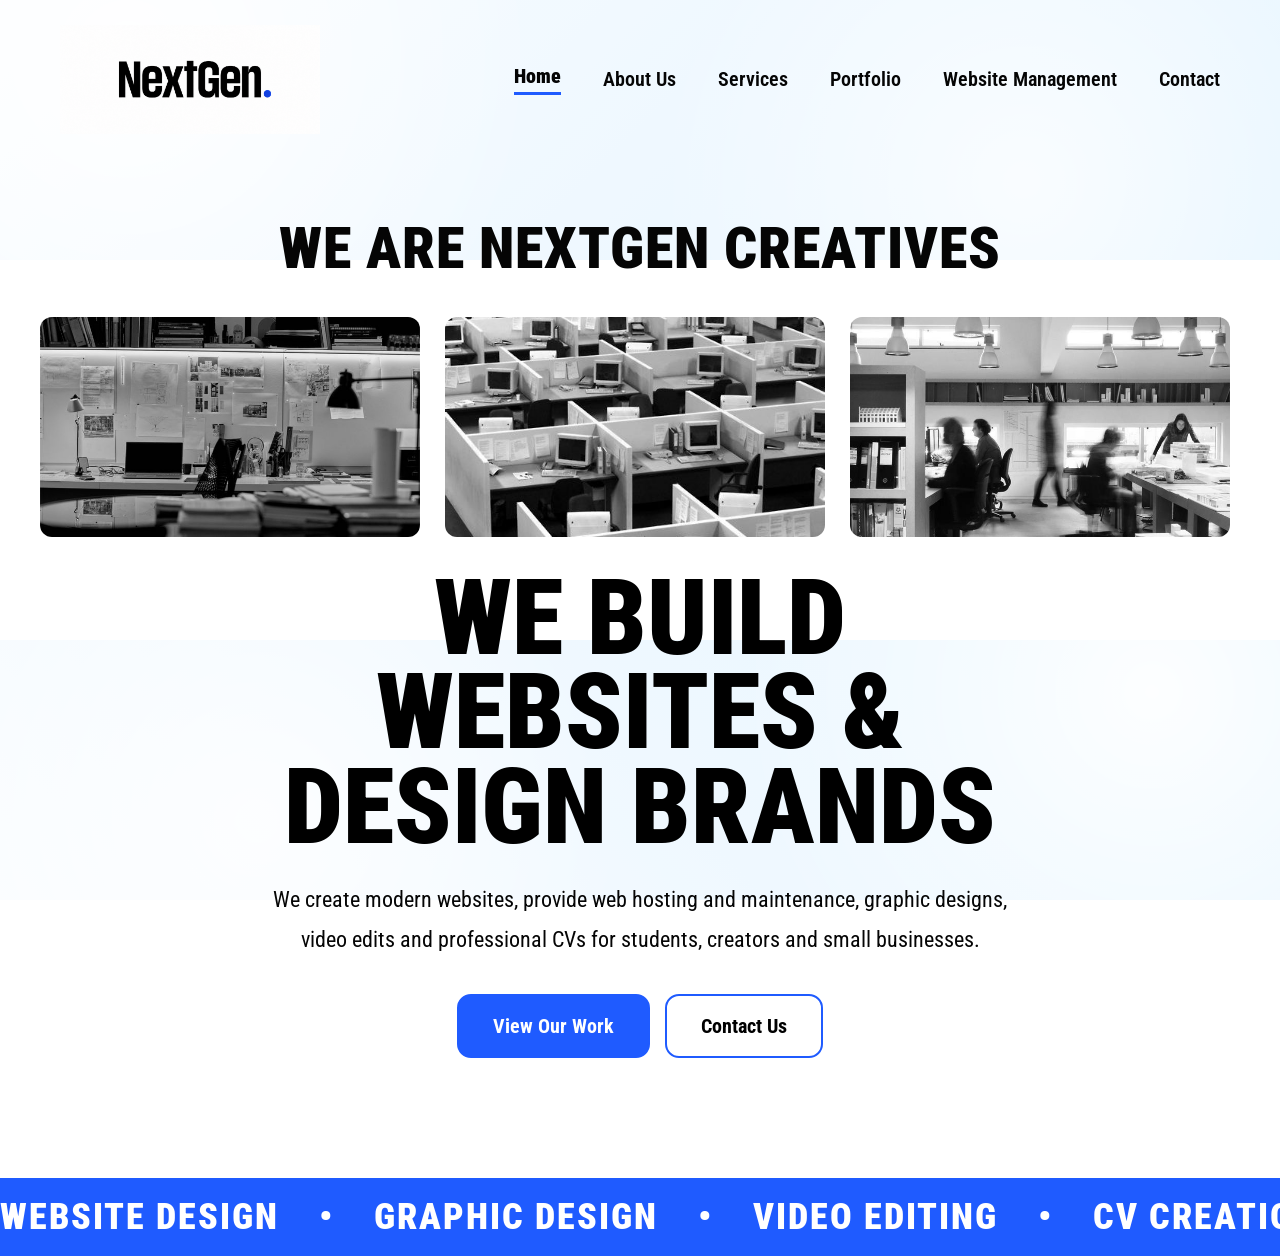
==== index.html @ b91cb9ce "Updated Website Care and Performance Reports pages" ====
﻿<!DOCTYPE html>
<html lang="en">
<head>
    <meta name="google-site-verification" content="3mcsHD581Vxi68biPp2EYa5l5ShmTWvt1Y7aA4XOEqM" />
    <title>NextGen Creatives - Freelance Designers</title>
    <link rel="stylesheet" href="Style.css">

    <meta charset="UTF-8">
    <meta name="viewport" content="width=device-width, initial-scale=1.0">

    <link rel="preconnect" href="https://fonts.googleapis.com">
    <link rel="preconnect" href="https://fonts.gstatic.com" crossorigin>
    <link href="https://fonts.googleapis.com/css2?family=Roboto+Condensed:wght@100..900&display=swap" rel="stylesheet">
    <!-- Google tag (gtag.js) -->
<script async src="https://www.googletagmanager.com/gtag/js?id=G-ZVE3HM8TDV"></script>
<script>
  window.dataLayer = window.dataLayer || [];
  function gtag(){dataLayer.push(arguments);}
  gtag('js', new Date());

  gtag('config', 'G-ZVE3HM8TDV');
</script>
</head>

<body>

<header>
    <img src="Assets/Gen.png" alt="NextGen Creatives Logo" class="logo">

    <nav>
        <a href="index.html" class="active">Home</a>
        <a href="About Us.html">About Us</a>
        <a href="Services.html">Services</a>
        <a href="Portfolio.html">Portfolio</a>
        <a href="Website Management.html">Website Management</a>
        <a href="Contact Page.html">Contact</a>
    </nav>
</header>

<section class="hero">
    <p class="intro">We are NextGen Creatives</p>

    <div class="image-slider">
        <div class="image-track">
            <img src="Assets/PICTURE1.jpg" alt="">
            <img src="Assets/PICTURE2.jpg" alt="">
            <img src="Assets/PICTURE3.jpg" alt="">
            <img src="Assets/PICTURE4.png" alt="">
            <img src="Assets/PICTURE5.jpg" alt="">

            <img src="Assets/PICTURE1.jpg" alt="">
            <img src="Assets/PICTURE2.jpg" alt="">
            <img src="Assets/PICTURE3.jpg" alt="">
            <img src="Assets/PICTURE4.png" alt="">
            <img src="Assets/PICTURE5.jpg" alt="">
        </div>
    </div>

    <h1 class="hero-title">
        <span>WE BUILD</span><br>
        <span>WEBSITES &</span><br>
        <span>DESIGN BRANDS</span>
    </h1>

    <p class="hero-text">
        We create modern websites, provide web hosting and maintenance, graphic designs, video edits and professional
        CVs for students, creators and small businesses.
    </p>

    <div class="buttons">
        <a href="Portfolio.html" class="btn black">View Our Work</a>
        <a href="Contact Page.html" class="btn white">Contact Us</a>
    </div>
</section>

<div class="service-banner">
    <div class="service-track">
        <span>WEBSITE DESIGN</span><span>•</span>
        <span>GRAPHIC DESIGN</span><span>•</span>
        <span>VIDEO EDITING</span><span>•</span>
        <span>CV CREATION</span><span>•</span>
        <span>LOGO DESIGN</span><span>•</span>
        <span>SOCIAL MEDIA POSTS</span><span>•</span>

        <span>WEBSITE DESIGN</span><span>•</span>
        <span>GRAPHIC DESIGN</span><span>•</span>
        <span>VIDEO EDITING</span><span>•</span>
        <span>CV CREATION</span><span>•</span>
        <span>LOGO DESIGN</span><span>•</span>
        <span>SOCIAL MEDIA POSTS</span><span>•</span>
    </div>
</div>

</body>
</html>
---- Style.css ----
* {
    margin: 0;
    padding: 0;
    box-sizing: border-box;
}

:root {
    --bg: white;
    --text: #050505;
    --accent: #1F5BFF;
    --accent-dark: #1746D6;
    --surface: #F8FAFF;
    --border: #D8DFFF;
    --muted: #4D4D4D;
}

body {
    font-family: "Roboto Condensed", sans-serif;
    background: var(--bg);
    color: var(--text);
    overflow-x: hidden;
}
    /* Top and bottom decorative backgrounds for all pages.
       Place your images in the Assets/ folder as `bg-top.png` and `bg-bottom.png`.
       These are decorative only; they are disabled on small screens. */
    body {
        position: relative;
    }

    body::before,
    body::after {
        content: "";
        position: fixed;
        left: 0;
        right: 0;
        height: 260px;
        background-repeat: no-repeat;
        background-position: center;
        background-size: cover;
        pointer-events: none;
        z-index: -1;
        opacity: 0.98;
    }

    /* Use a high-res, free abstract background image hosted by Unsplash for crisp rendering.
       If you prefer a local image, tell me and I'll save it into `Assets/` instead. */
    body::before {
        top: 0;
        background-image: 
            radial-gradient(circle at 10% 20%, rgba(255,255,255,0.9) 0%, rgba(255,255,255,0.0) 35%),
            radial-gradient(circle at 80% 70%, rgba(255,255,255,0.85) 0%, rgba(200,230,255,0.6) 35%),
            linear-gradient(135deg, rgba(245,250,255,1) 0%, rgba(225,240,255,1) 50%, rgba(210,235,255,1) 100%);
        background-size: cover;
        background-blend-mode: screen;
        opacity: 0.98;
    }

    body::after {
        bottom: 0;
        background-image: 
            radial-gradient(circle at 10% 20%, rgba(255,255,255,0.9) 0%, rgba(255,255,255,0.0) 35%),
            radial-gradient(circle at 80% 70%, rgba(255,255,255,0.85) 0%, rgba(200,230,255,0.6) 35%),
            linear-gradient(315deg, rgba(245,250,255,1) 0%, rgba(225,240,255,1) 50%, rgba(210,235,255,1) 100%);
        background-size: cover;
        background-blend-mode: screen;
        transform: scaleX(-1);
        opacity: 0.98;
    }

    @media (max-width: 720px) {
        body::before,
        body::after { display: none; }
    }

header {
    width: 100%;
    padding: 25px 60px;
    display: flex;
    align-items: center;
}

.logo {
    width: 260px;
    cursor: pointer;
    transition: transform 0.3s ease;
}

/* Ensure the header logo has no white background or box styling */
.logo {
    background: transparent !important;
    padding: 0 !important;
    border: none !important;
    box-shadow: none !important;
    display: inline-block;
}

.logo:hover {
    animation: bounce 0.8s ease;
}

@keyframes bounce {
    0% { transform: scale(1.1) translateY(0); }
    30% { transform: scale(1.1) translateY(-10px); }
    50% { transform: scale(1.1) translateY(0); }
    70% { transform: scale(1.1) translateY(-5px); }
    100% { transform: scale(1.1) translateY(0); }
}

nav {
    margin-left: auto;
    display: flex;
    align-items: center;
    gap: 42px;
}

nav a {
    text-decoration: none;
    color: var(--text);
    font-size: 20px;
    font-weight: 600;
    transition: 0.3s ease;
}

nav a:hover {
    color: var(--accent);
    transform: translateY(-4px);
}

nav a.active {
    font-weight: 900;
    border-bottom: 3px solid var(--accent);
    padding-bottom: 4px;
}

.hero {
    text-align: center;
    padding: 55px 40px 40px;
    overflow: hidden;
}

.intro {
    font-size: 58px;
    font-weight: 900;
    text-transform: uppercase;
    letter-spacing: 1px;
    margin-bottom: 30px;
}

.hero-title {
    font-size: 105px;
    font-weight: 900;
    line-height: 0.9;
    margin-top: 30px;
}

.hero-title span {
    display: inline-block;
    color: black;
    cursor: pointer;
    transition: 0.4s ease;
}

.hero-title span:hover {
    color: transparent;
    -webkit-text-stroke: 2px var(--accent);
    transform: translateY(-10px);
}

.hero-text {
    max-width: 900px;
    margin: 25px auto 35px;
    font-size: 26px;
    line-height: 1.5;
    text-align: center;
}

.image-slider {
    width: 100%;
    overflow: hidden;
    margin: 35px 0;
}

.image-track {
    display: flex;
    gap: 25px;
    width: max-content;
    animation: scrollImages 35s linear infinite;
}

.image-track img {
    width: 380px;
    height: 220px;
    object-fit: cover;
    border-radius: 12px;
    flex-shrink: 0;
}

@keyframes scrollImages {
    from { transform: translateX(0); }
    to { transform: translateX(calc(-405px * 5)); }
}

.buttons {
    display: flex;
    justify-content: center;
    gap: 15px;
}

.btn {
    padding: 18px 34px;
    text-decoration: none;
    border: 2px solid var(--accent);
    font-size: 20px;
    font-weight: 700;
    transition: 0.3s ease;
    border-radius: 14px;
}

.btn.black {
    background: var(--accent);
    color: white;
    border-color: var(--accent);
}

.btn.white {
    background: white;
    color: black;
    border-color: var(--accent);
}

.btn:hover {
    transform: translateY(-5px);
}

.page-section {
    max-width: 1200px;
    margin: 0 auto;
    padding: 100px 20px;
}

.page-card {
    border: 1px solid var(--border);
    background: var(--surface);
    padding: 30px;
    border-radius: 18px;
    margin-top: 25px;
    transition: 0.3s ease;
}

.page-card:hover {
    background: var(--accent);
    color: white;
    transform: translateY(-5px);
}

.page-card h2 {
    font-size: 30px;
    margin-bottom: 15px;
}

.page-card p {
    font-size: 18px;
    line-height: 1.6;
}

.care-hero {
    max-width: 1200px;
    margin: 0 auto;
    padding: 100px 40px 40px;
    display: grid;
    grid-template-columns: 1.2fr 0.8fr;
    gap: 40px;
    align-items: center;
}

.care-hero-copy {
    text-align: left;
    max-width: 700px;
}

.hero-small-title {
    font-size: 16px;
    text-transform: uppercase;
    letter-spacing: 0.35em;
    color: var(--accent);
    font-weight: 900;
    margin-bottom: 16px;
}

.care-hero h1 {
    font-size: 68px;
    line-height: 1.05;
    margin-bottom: 28px;
}

.hero-text {
    max-width: 760px;
    font-size: 22px;
    line-height: 1.8;
}

.hero-actions {
    display: flex;
    gap: 22px;
    margin-top: 36px;
}

.care-hero-panel {
    background: linear-gradient(180deg, rgba(31,91,255,0.15), rgba(255,255,255,0.85));
    border: 1px solid rgba(31,91,255,0.2);
    border-radius: 30px;
    padding: 34px;
    box-shadow: 0 30px 80px rgba(31,91,255,0.08);
}

.domain-help-card {
    background: white;
    border-radius: 26px;
    padding: 40px 32px;
    max-width: 460px;
    box-shadow: 0 25px 60px rgba(31,91,255,0.08);
}

.domain-help-label {
    font-size: 14px;
    text-transform: uppercase;
    letter-spacing: 0.35em;
    color: var(--accent);
    font-weight: 900;
    margin-bottom: 16px;
}

.domain-help-card h3 {
    font-size: 28px;
    margin-bottom: 18px;
}

.domain-help-card p {
    font-size: 17px;
    line-height: 1.8;
    margin-bottom: 28px;
    color: var(--muted);
}

.pricing-note {
    margin-top: 28px;
    font-size: 16px;
    color: var(--muted);
    text-align: center;
}

.why-section,
.pricing-section {
    max-width: 1200px;
    margin: 0 auto;
    padding: 60px 40px;
}

.section-intro {
    text-align: center;
    margin-bottom: 40px;
}

.section-label {
    font-size: 18px;
    text-transform: uppercase;
    letter-spacing: 0.35em;
    color: var(--accent);
    font-weight: 900;
    margin-bottom: 18px;
}

.why-grid,
.pricing-grid {
    display: grid;
    grid-template-columns: repeat(3, minmax(0, 1fr));
    gap: 24px;
}

.why-card,
.plan-card {
    background: white;
    border: 1px solid rgba(31,91,255,0.14);
    border-radius: 28px;
    padding: 32px;
    box-shadow: 0 20px 50px rgba(31,91,255,0.06);
    transition: border-color 0.3s ease, transform 0.3s ease;
}

.why-card:hover,
.plan-card:hover,
.page-card:hover {
    border-color: var(--accent);
    transform: translateY(-8px);
}

.why-card h3,
.plan-card h3 {
    font-size: 26px;
    margin-bottom: 16px;
}

.why-icon {
    font-size: 40px;
    margin-bottom: 18px;
}

.why-card p,
.plan-card p,
.plan-card li {
    font-size: 17px;
    line-height: 1.8;
}

.plan-price {
    font-size: 42px;
    font-weight: 900;
    margin: 24px 0;
    color: var(--accent);
}

.plan-card ul {
    list-style: none;
    display: grid;
    gap: 12px;
    margin-bottom: 24px;
}

.plan-card li {
    position: relative;
    padding-left: 26px;
}

.plan-card li::before {
    content: '✔';
    position: absolute;
    left: 0;
    top: 0;
    color: var(--accent);
}

.plan-featured {
    background: linear-gradient(180deg, #1f5bff, #2a76ff);
    color: white;
    border-color: transparent;
    transform: translateY(-10px);
    min-height: 540px;
}

.plan-featured .plan-badge {
    display: inline-block;
    background: rgba(255,255,255,0.12);
    padding: 8px 16px;
    border-radius: 999px;
    font-size: 14px;
    margin-bottom: 18px;
    text-transform: uppercase;
    letter-spacing: 0.2em;
}

.plan-featured .plan-price {
    color: white;
}

.plan-featured .btn {
    background: white;
    color: #1f5bff;
    border-color: white;
}

.cta-card {
    text-align: center;
    padding: 32px 28px;
    background: linear-gradient(180deg, rgba(31,91,255,0.12), rgba(255,255,255,0.98));
    border: 1px solid rgba(31,91,255,0.18);
    border-radius: 28px;
}

.included-grid {
    display: grid;
    grid-template-columns: repeat(3, 1fr);
    gap: 24px;
    margin-top: 16px;
}

.included-card {
    background: white;
    border: 1px solid rgba(31,91,255,0.08);
    border-radius: 18px;
    padding: 28px;
    text-align: left;
    box-shadow: 0 18px 40px rgba(31,91,255,0.04);
}

.included-card h3 {
    font-size: 20px;
    margin-bottom: 10px;
    color: var(--accent-dark);
}

.perfect-for {
    text-align: left;
    margin-top: 16px;
}

.perfect-for ul {
    display: flex;
    gap: 18px;
    flex-wrap: wrap;
    list-style: none;
    padding: 0;
    margin: 12px 0 0 0;
}

.perfect-for li {
    background: #fff;
    border: 1px solid rgba(31,91,255,0.06);
    padding: 10px 14px;
    border-radius: 12px;
    font-weight: 700;
}

.testimonials-section {
    max-width: 1200px;
    margin: 0 auto;
    padding: 100px 20px;
}

.testimonial-card {
    background: white;
    border: 1px solid rgba(31,91,255,0.14);
    border-radius: 28px;
    padding: 40px 36px;
    text-align: center;
    box-shadow: 0 20px 60px rgba(31,91,255,0.08);
}

.testimonial-stars {
    font-size: 26px;
    margin: 18px 0;
}

.testimonial-quote {
    font-size: 20px;
    line-height: 1.8;
    color: var(--muted);
    margin-bottom: 18px;
}

.testimonial-author {
    font-size: 17px;
    font-weight: 700;
}

.final-cta-banner {
    max-width: 1200px;
    margin: 0 auto;
    padding: 60px 40px;
    background: var(--accent);
    border-radius: 32px;
    display: flex;
    align-items: center;
    justify-content: space-between;
    gap: 30px;
    color: white;
    margin-top: 40px;
}

.final-cta-banner h2 {
    font-size: 38px;
    margin-bottom: 16px;
}

.final-cta-banner p {
    font-size: 18px;
    line-height: 1.8;
    max-width: 700px;
}

.final-cta-banner .btn.black {
    background: white;
    color: var(--accent);
    border-color: white;
}

.final-cta-banner .btn.black:hover {
    background: white;
    opacity: 0.95;
}

.cta-card h2 {
    font-size: 34px;
    margin-bottom: 18px;
}

.cta-card p {
    font-size: 18px;
    color: var(--muted);
    line-height: 1.8;
    margin-bottom: 24px;
}

.cta-card .btn {
    padding: 16px 36px;
}

@media (max-width: 1000px) {
    .care-hero {
        grid-template-columns: 1fr;
        padding: 60px 24px 40px;
    }

    .care-hero h1 {
        font-size: 58px;
    }

    .why-grid,
    .pricing-grid {
        grid-template-columns: 1fr;
    }

    .page-section,
    .why-section,
    .pricing-section {
        padding: 40px 24px;
    }
}

@media (max-width: 640px) {
    .hero-actions {
        flex-direction: column;
        align-items: stretch;
    }

    .domain-search {
        flex-direction: column;
    }

    .domain-search button,
    .domain-search input {
        width: 100%;
    }
}

.about-layout {
    display: grid;
    grid-template-columns: 180px 1fr;
    gap: 120px;
    padding: 100px 90px 60px;
}

.about-menu {
    font-size: 18px;
    line-height: 1.7;
    padding-top: 80px;
}

.about-content h1 {
    font-size: 95px;
    font-weight: 900;
    margin-bottom: 35px;
}

.about-content p {
    max-width: 900px;
    font-size: 24px;
    line-height: 1.6;
    color: var(--muted);
    margin-bottom: 25px;
}

.wide-image {
    padding: 40px 90px;
}

.wide-image img {
    width: 100%;
    height: 430px;
    object-fit: cover;
}

.quote-section {
    display: grid;
    grid-template-columns: 1fr 1fr;
    gap: 80px;
    align-items: center;
    padding: 90px;
}

.quote p {
    font-size: 45px;
    font-weight: 900;
    line-height: 1.1;
    font-style: italic;
}

.quote-section img {
    width: 100%;
    height: 300px;
    object-fit: cover;
}

.team-section-new {
    display: grid;
    grid-template-columns: 1fr 1fr;
    gap: 90px;
    padding: 90px;
    align-items: center;
    background: var(--accent);
    color: white;
}

.team-images-new {
    display: grid;
    grid-template-columns: 1fr 1fr;
    gap: 25px;
}

.member-card {
    text-align: center;
}

.member-card img,
.team-placeholder {
    width: 100%;
    height: 320px;
    object-fit: cover;
    background: var(--surface);
}

.team-placeholder {
    display: flex;
    align-items: center;
    justify-content: center;
    background: var(--accent);
    color: white;
    font-size: 90px;
    font-weight: 900;
}

.member-card h3 {
    margin-top: 15px;
    font-size: 30px;
    font-weight: 900;
    color: white;
}

.member-card p {
    font-size: 17px;
    color: white;
    margin-top: 5px;
}

.team-content-new h2 {
    font-size: 85px;
    font-weight: 900;
    margin-bottom: 25px;
}

.team-content-new p {
    font-size: 24px;
    line-height: 1.6;
    color: white;
}

.stats-new {
    display: flex;
    gap: 50px;
    margin-top: 40px;
}

.stats-new h3 {
    font-size: 55px;
    font-weight: 900;
    color: white;
}

.stats-new p {
    font-size: 18px;
    color: white;
}

.core-values-section {
    padding: 90px;
    margin-top: 60px;
}

.core-values-section h3 {
    font-size: 85px;
    font-weight: 900;
    margin-bottom: 35px;
}

.core-values-grid {
    display: grid;
    grid-template-columns: repeat(4, minmax(0, 1fr));
    gap: 20px;
}

.core-value-box {
    position: relative;
    background: var(--surface);
    border: 1px solid var(--border);
    border-radius: 24px;
    padding: 38px 120px 28px 28px;
    min-height: 260px;
    display: flex;
    flex-direction: column;
    justify-content: center;
    overflow: hidden;
    transition: transform 0.3s ease, box-shadow 0.3s ease, border-color 0.3s ease;
}

.core-value-box:hover {
    transform: translateY(-10px) scale(1.02);
    box-shadow: 0 25px 50px rgba(0,0,0,0.15);
    border-color: var(--accent);
}

.core-value-box img {
    position: absolute;
    top: 20px;
    right: 20px;
    width: 80px;
    height: 80px;
    object-fit: cover;
    border-radius: 18px;
    box-shadow: 0 12px 24px rgba(0,0,0,0.15);
}

.core-value-box h4 {
    font-size: 24px;
    margin-bottom: 12px;
    font-weight: 900;
}

.core-value-box p {
    font-size: 24px;
    line-height: 1.7;
    color: var(--muted);
}

.app-logos {
    padding: 40px 0 60px;
    overflow: hidden;
}

.logo-slider {
    width: 100%;
    overflow: hidden;
}

.slider-track {
    display: flex;
    gap: 25px;
    width: max-content;
    animation: appScroll 30s linear infinite;
}

.slider-track img {
    width: 120px;
    height: 120px;
    object-fit: contain;
    background: transparent;
    border: none;
    box-shadow: none;
    border-radius: 0;
    transition: transform 0.3s ease;
}

.slider-track img:hover {
    transform: scale(1.1);
}

@keyframes appScroll {
    from { transform: translateX(0); }
    to { transform: translateX(-50%); }
}

.services-alternate {
    max-width: 1200px;
    margin: 0 auto;
    padding: 60px;
}

.service-item {
    margin-bottom: 80px;
}

.service-inner {
    display: grid;
    grid-template-columns: 420px 1fr;
    gap: 45px;
    align-items: center;
}

.service-item.right .service-inner {
    grid-template-columns: 1fr 420px;
}

.service-copy {
    background: var(--surface);
    border-radius: 28px;
    padding: 35px;
}

.service-copy h2 {
    font-size: 42px;
    font-weight: 900;
    margin-bottom: 18px;
}

.service-copy p {
    font-size: 20px;
    line-height: 1.7;
    color: var(--muted);
}

.service-list {
    margin: 20px 0 0 25px;
}

.service-list li {
    font-size: 18px;
    line-height: 1.7;
}

.service-image {
    overflow: hidden;
    border-radius: 30px;
}

.service-image img {
    width: 100%;
    height: 420px;
    object-fit: cover;
    display: block;
}

.portfolio-showcase {
    width: 94%;
    max-width: 1600px;
    margin: 0 auto;
    padding: 60px 0;
}

.portfolio-item {
    display: grid;
    grid-template-columns: 68% 32%;
    gap: 55px;
    align-items: flex-start;
    margin-bottom: 110px;
}

.portfolio-item.reverse {
    grid-template-columns: 32% 68%;
}

.portfolio-media video,
.portfolio-media img {
    width: 100%;
    display: block;
    object-fit: cover;
}

.portfolio-media video {
    aspect-ratio: 16 / 9;
}

.portfolio-media img {
    height: 420px;
}

.portfolio-copy h2 {
    font-size: 50px;
    font-weight: 900;
    line-height: 1;
    margin-bottom: 26px;
}

.portfolio-copy p {
    font-size: 22px;
    line-height: 1.7;
    color: var(--text);
    margin-bottom: 26px;
}

.portfolio-copy ul {
    margin-left: 24px;
}

.portfolio-copy li {
    font-size: 21px;
    line-height: 1.6;
    margin-bottom: 8px;
}

.cv-holder {
    display: flex;
    justify-content: center;
}

.cv-a4 {
    width: auto !important;
    height: 700px !important;
    aspect-ratio: 1 / 1.414;
    object-fit: contain !important;
    box-shadow: 0 20px 45px rgba(0,0,0,0.12);
    background: white;
}

.contact-grid {
    display: grid;
    grid-template-columns: 1fr 1fr;
    gap: 35px;
}

.contact-panel,
.contact-form {
    background: var(--surface);
    border: 1px solid var(--border);
    border-radius: 24px;
    padding: 35px;
}

.contact-panel h2,
.contact-form h2 {
    font-size: 32px;
    margin-bottom: 22px;
}

.contact-panel p {
    font-size: 18px;
    line-height: 1.8;
    color: var(--muted);
}

.form-group {
    display: flex;
    flex-direction: column;
    gap: 10px;
    margin-bottom: 22px;
}

.form-group label {
    font-size: 16px;
    font-weight: 700;
}

.form-control {
    width: 100%;
    padding: 16px 18px;
    border: 1px solid var(--border);
    border-radius: 14px;
    font-size: 16px;
}

.submit-btn {
    background: var(--accent);
    color: white;
    border: none;
    border-radius: 14px;
    padding: 18px 28px;
    font-size: 18px;
    font-weight: 700;
    cursor: pointer;
}

#form-status {
    margin-top: 15px;
    font-size: 17px;
    font-weight: 700;
}

.service-banner {
    width: 100%;
    background: var(--accent);
    overflow: hidden;
    margin-top: 80px;
    padding: 18px 0;
}

.service-track {
    display: flex;
    width: max-content;
    gap: 40px;
    animation: serviceScroll 20s linear infinite;
}

.service-track span {
    color: white;
    font-size: 36px;
    font-weight: 900;
    letter-spacing: 2px;
    white-space: nowrap;
}

.care-plans-section {
    max-width: 1200px;
    margin: 80px auto 40px;
    padding: 60px 40px;
    background: linear-gradient(180deg, rgba(31,91,255,0.08) 0%, rgba(248,250,255,0.95) 100%);
    border: 1px solid rgba(31,91,255,0.18);
    border-radius: 36px;
}

.care-plans-intro {
    text-align: center;
    margin-bottom: 45px;
}

.care-plans-intro .section-label {
    text-transform: uppercase;
    letter-spacing: 0.25em;
    color: var(--accent-dark);
    font-weight: 900;
    margin-bottom: 14px;
    display: inline-block;
}

.care-plans-intro h2 {
    font-size: 56px;
    font-weight: 900;
    line-height: 1.05;
    margin-bottom: 18px;
}

.care-plans-intro .section-copy {
    max-width: 820px;
    margin: 0 auto;
    font-size: 20px;
    line-height: 1.75;
    color: var(--muted);
}

.hosting-grid {
    display: grid;
    grid-template-columns: repeat(3, minmax(0, 1fr));
    gap: 24px;
    margin-bottom: 40px;
}

.hosting-card {
    position: relative;
    background: white;
    border: 1px solid rgba(31,91,255,0.15);
    border-radius: 28px;
    padding: 38px 30px 32px;
    box-shadow: 0 22px 60px rgba(31,91,255,0.08);
    transition: transform 0.3s ease, box-shadow 0.3s ease, border-color 0.3s ease;
}

.hosting-card:hover {
    transform: translateY(-8px);
    box-shadow: 0 32px 70px rgba(31,91,255,0.12);
    border-color: rgba(31,91,255,0.35);
}

.card-ribbon {
    position: absolute;
    top: 20px;
    right: -2px;
    background: var(--accent-dark);
    color: white;
    padding: 10px 20px;
    border-radius: 0 0 0 16px;
    font-size: 14px;
    font-weight: 700;
    letter-spacing: 0.5px;
}

.hosting-card h3 {
    font-size: 36px;
    font-weight: 900;
    margin-bottom: 12px;
}

.plan-price {
    font-size: 38px;
    font-weight: 900;
    color: var(--accent);
    margin-bottom: 18px;
}

.plan-copy {
    font-size: 18px;
    line-height: 1.8;
    color: var(--muted);
    margin-bottom: 24px;
}

.hosting-card ul {
    list-style: none;
    display: grid;
    gap: 14px;
    margin-bottom: 28px;
}

.hosting-card li {
    font-size: 17px;
    line-height: 1.7;
    color: var(--text);
}

.hosting-card li::before {
    content: '✔';
    color: var(--accent);
    margin-right: 10px;
}

.care-addons {
    text-align: center;
    padding: 30px 24px;
    border-radius: 24px;
    background: rgba(31,91,255,0.05);
    border: 1px solid rgba(31,91,255,0.12);
}

.care-addons h4 {
    font-size: 30px;
    font-weight: 900;
    margin-bottom: 18px;
}

.cta-card {
    text-align: center;
    padding: 32px 28px;
    background: linear-gradient(180deg, rgba(31,91,255,0.1), rgba(255,255,255,0.96));
    border: 1px solid rgba(31,91,255,0.18);
    border-radius: 28px;
}

.cta-card h2 {
    font-size: 32px;
    margin-bottom: 18px;
}

.cta-card p {
    font-size: 18px;
    color: var(--muted);
    line-height: 1.8;
    margin-bottom: 24px;
}

.cta-card .btn {
    padding: 16px 36px;
}

.care-addons p {
    font-size: 18px;
    color: var(--muted);
    line-height: 1.8;
    margin-bottom: 22px;
}

.care-plan-cta {
    display: inline-block;
    margin-top: 0;
    padding: 16px 32px;
    border-radius: 14px;
}

.business-card {
    background: linear-gradient(180deg, rgba(31,91,255,0.12), rgba(255,255,255,0.98));
    border-color: rgba(31,91,255,0.28);
}

.premium-card {
    background: linear-gradient(180deg, rgba(31,91,255,0.18), rgba(248,250,255,1));
    border-color: rgba(31,91,255,0.32);
}

/* Comparison Table Styles */
.comparison-table-section {
    max-width: 1000px;
    margin: 60px auto 40px;
    padding: 40px;
}

.comparison-table-section h3 {
    font-size: 32px;
    font-weight: 900;
    margin-bottom: 32px;
    text-align: center;
}

.comparison-table {
    width: 100%;
    border-collapse: collapse;
    background: white;
    border: 1px solid rgba(31,91,255,0.15);
    border-radius: 16px;
    overflow: hidden;
    box-shadow: 0 10px 30px rgba(31,91,255,0.08);
}

.comparison-table thead {
    background: linear-gradient(90deg, rgba(31,91,255,0.08), rgba(31,91,255,0.05));
    border-bottom: 2px solid rgba(31,91,255,0.15);
}

.comparison-table th {
    padding: 20px 24px;
    text-align: left;
    font-size: 18px;
    font-weight: 900;
    color: var(--accent-dark);
}

.comparison-table td {
    padding: 18px 24px;
    border-bottom: 1px solid rgba(31,91,255,0.1);
    font-size: 16px;
}

.comparison-table tbody tr:last-child td {
    border-bottom: none;
}

.comparison-table tbody tr:hover {
    background: rgba(31,91,255,0.03);
}

/* Trust Section Styles */
.trust-section {
    max-width: 1200px;
    margin: 80px auto 0;
    padding: 60px 40px;
}

.trust-section .section-intro {
    margin-bottom: 50px;
}

.trust-grid {
    display: grid;
    grid-template-columns: repeat(auto-fit, minmax(280px, 1fr));
    gap: 28px;
}

.trust-card {
    background: var(--surface);
    border: 1px solid rgba(31,91,255,0.12);
    border-radius: 20px;
    padding: 32px 28px;
    transition: transform 0.3s ease, box-shadow 0.3s ease, border-color 0.3s ease;
}

.trust-card:hover {
    transform: translateY(-8px);
    box-shadow: 0 20px 50px rgba(31,91,255,0.1);
    border-color: rgba(31,91,255,0.25);
}

.trust-card h3 {
    font-size: 20px;
    font-weight: 900;
    margin-bottom: 14px;
    color: var(--text);
}

.trust-card p {
    font-size: 16px;
    line-height: 1.7;
    color: var(--muted);
}

/* CTA Buttons Container */
.final-cta-banner .cta-buttons {
    display: flex;
    gap: 16px;
    align-items: center;
}

.final-cta-banner .cta-buttons .btn {
    padding: 16px 32px;
    font-size: 16px;
}

@media (max-width: 900px) {
    .hosting-grid {
        grid-template-columns: 1fr;
    }

    .hosting-card {
        padding: 30px 22px;
    }

    .hosting-card h3 {
        font-size: 32px;
    }

    .plan-price {
        font-size: 32px;
    }
}

.care-addons h4 {
    font-size: 30px;
    font-weight: 900;
    margin-bottom: 18px;
}

.care-addons p {
    font-size: 18px;
    color: var(--muted);
    line-height: 1.8;
    margin-bottom: 12px;
}

.care-plan-cta {
    display: inline-block;
    margin-top: 24px;
    padding: 16px 32px;
    border-radius: 14px;
}

@keyframes serviceScroll {
    from { transform: translateX(0); }
    to { transform: translateX(-50%); }
}

@media (max-width: 900px) {
    header {
        padding: 20px;
        flex-direction: column;
        gap: 20px;
        text-align: center;
    }

    .logo {
        width: 190px;
    }

    nav {
        margin-left: 0;
        flex-wrap: wrap;
        justify-content: center;
        gap: 18px;
    }

    nav a {
        font-size: 16px;
    }

    .hero {
        padding: 35px 20px;
    }

    .intro {
        font-size: 42px;
        line-height: 1;
    }

    .hero-title {
        font-size: 55px;
        line-height: 0.95;
    }

    .hero-text {
        font-size: 20px;
        max-width: 100%;
    }

    .image-track img {
        width: 260px;
        height: 150px;
    }

    .buttons {
        flex-direction: column;
        align-items: center;
    }

    .btn {
        width: 90%;
        text-align: center;
        font-size: 18px;
    }

    .page-section,
    .services-alternate,
    .portfolio-showcase,
    .core-values-section {
        width: 100%;
        padding: 35px 20px;
    }

    .about-layout,
    .quote-section,
    .team-section-new,
    .contact-grid,
    .service-inner,
    .service-item.right .service-inner,
    .portfolio-item,
    .portfolio-item.reverse {
        grid-template-columns: 1fr;
        gap: 35px;
    }

    .about-layout,
    .quote-section,
    .team-section-new,
    .wide-image {
        padding: 35px 20px;
    }

    .about-menu {
        padding-top: 0;
    }

    .about-content h1,
    .team-content-new h2 {
        font-size: 55px;
    }

    .about-content p,
    .team-content-new p,
    .quote p {
        font-size: 20px;
    }

    .wide-image img {
        height: 260px;
    }

    .team-images-new {
        grid-template-columns: 1fr;
    }

    .core-values-grid {
        grid-template-columns: 1fr;
    }

    .service-copy {
        padding: 25px;
    }

    .service-copy h2,
    .portfolio-copy h2 {
        font-size: 36px;
    }

    .service-copy p,
    .service-list li,
    .portfolio-copy p,
    .portfolio-copy li {
        font-size: 18px;
    }

    .service-image img,
    .portfolio-media img,
    .portfolio-media video {
        width: 100%;
        height: auto;
        aspect-ratio: 16 / 9;
        object-fit: cover;
    }

    .cv-a4 {
        width: 90% !important;
        height: auto !important;
        aspect-ratio: 1 / 1.414;
        object-fit: contain !important;
    }

    .contact-panel,
    .contact-form {
        padding: 25px;
    }

    .service-track span {
        font-size: 24px;
    }

    .care-plans-section {
        padding: 40px 20px;
        margin: 60px auto 30px;
    }

    .care-plans-intro h2 {
        font-size: 40px;
    }

    .care-plans-intro .section-copy,
    .care-addons p {
        font-size: 16px;
    }

    .care-plans-grid {
        grid-template-columns: 1fr;
    }

    .care-plan-card {
        padding: 24px 22px;
    }

    .care-addons {
        padding: 22px 16px;
    }

    .comparison-table-section {
        padding: 24px 16px;
        margin: 40px auto 24px;
    }

    .comparison-table-section h3 {
        font-size: 24px;
        margin-bottom: 24px;
    }

    .comparison-table {
        font-size: 14px;
    }

    .comparison-table th,
    .comparison-table td {
        padding: 14px 12px;
        font-size: 14px;
    }

    .trust-section {
        padding: 40px 20px;
        margin: 60px auto 0;
    }

    .trust-grid {
        grid-template-columns: 1fr;
        gap: 20px;
    }

    .trust-card {
        padding: 24px 20px;
    }

    .trust-card h3 {
        font-size: 18px;
    }

    .trust-card p {
        font-size: 15px;
    }

    .final-cta-banner {
        flex-direction: column;
        text-align: center;
        padding: 40px 20px;
    }

    .final-cta-banner h2 {
        font-size: 28px;
    }

    .final-cta-banner p {
        font-size: 16px;
        max-width: 100%;
    }

    .final-cta-banner .cta-buttons {
        flex-direction: column;
        width: 100%;
    }

    .final-cta-banner .cta-buttons .btn {
        width: 100%;
    }
}
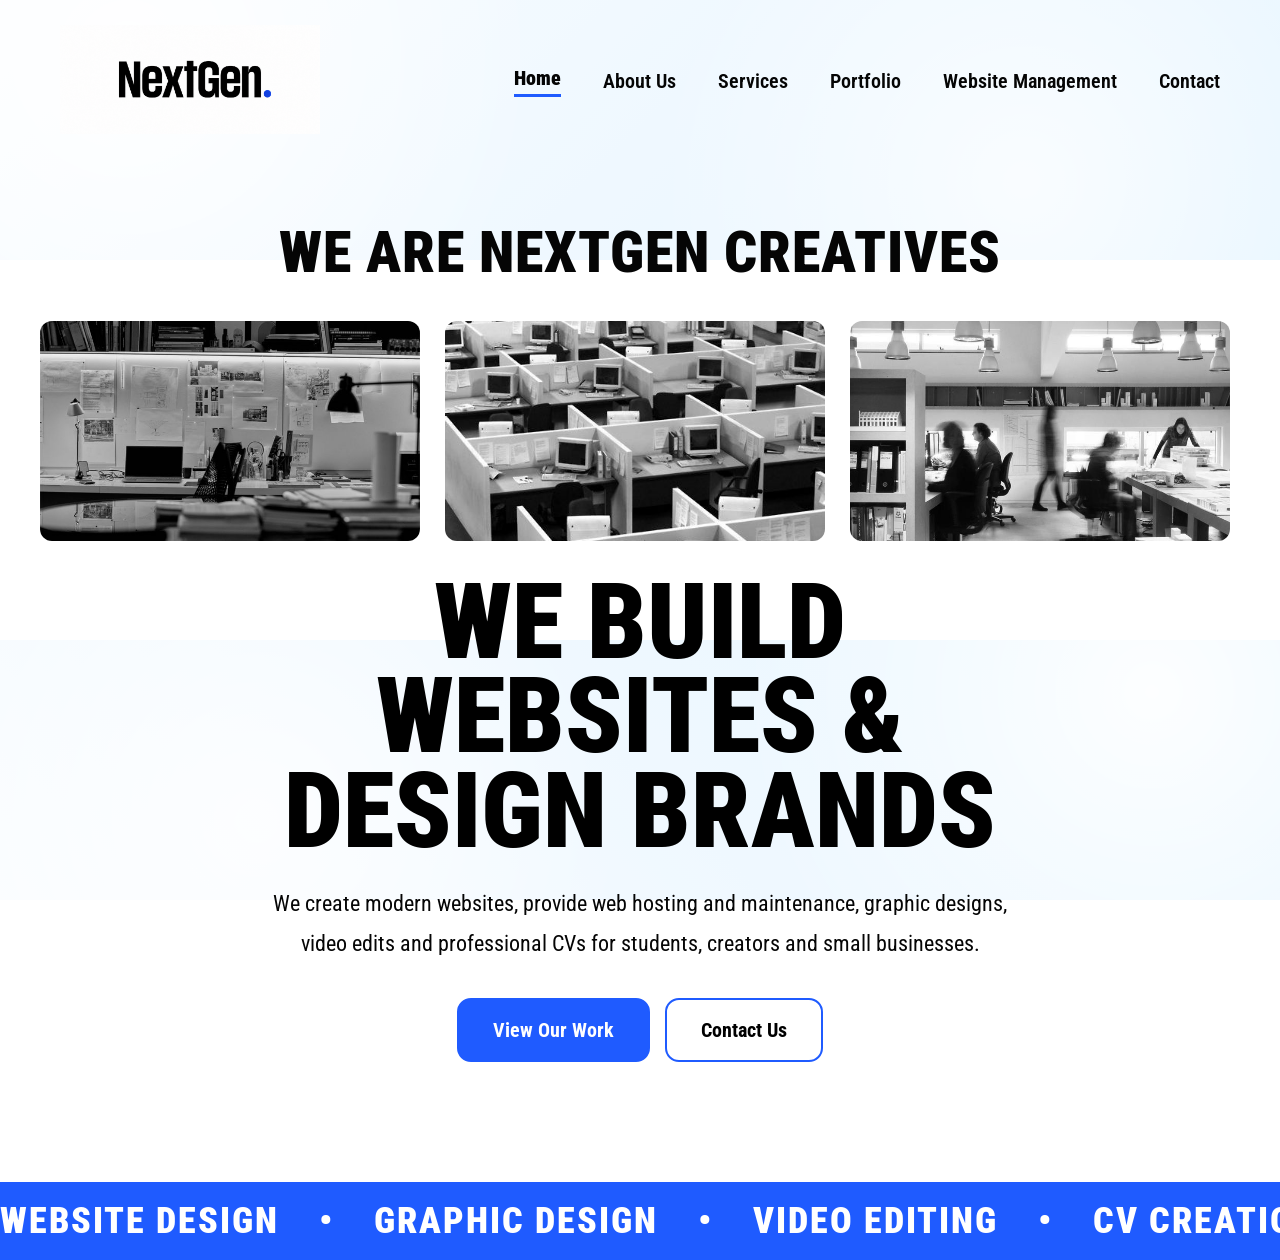
==== commit 8a1ea65f: "Update sitemap for custom domain" ====
--- a/index.html
+++ b/index.html
@@ -14,18 +14,17 @@
     <!-- Google tag (gtag.js) -->
 <script async src="https://www.googletagmanager.com/gtag/js?id=G-ZVE3HM8TDV"></script>
 <script>
-  window.dataLayer = window.dataLayer || [];
-  function gtag(){dataLayer.push(arguments);}
-  gtag('js', new Date());
-
-  gtag('config', 'G-ZVE3HM8TDV');
+window.dataLayer = window.dataLayer || [];
+function gtag(){dataLayer.push(arguments);}
+gtag('js', new Date());
+gtag('config', 'G-ZVE3HM8TDV');
 </script>
 </head>
 
 <body>
 
 <header>
-    <img src="Assets/Gen.png" alt="NextGen Creatives Logo" class="logo">
+    <a href="index.html" class="logo-link"><img src="Assets/Gen.png" alt="NextGen Creatives Logo" class="logo"></a>
 
     <nav>
         <a href="index.html" class="active">Home</a>
@@ -47,7 +46,6 @@
             <img src="Assets/PICTURE3.jpg" alt="">
             <img src="Assets/PICTURE4.png" alt="">
             <img src="Assets/PICTURE5.jpg" alt="">
-
             <img src="Assets/PICTURE1.jpg" alt="">
             <img src="Assets/PICTURE2.jpg" alt="">
             <img src="Assets/PICTURE3.jpg" alt="">
@@ -81,15 +79,9 @@
         <span>CV CREATION</span><span>•</span>
         <span>LOGO DESIGN</span><span>•</span>
         <span>SOCIAL MEDIA POSTS</span><span>•</span>
-
-        <span>WEBSITE DESIGN</span><span>•</span>
-        <span>GRAPHIC DESIGN</span><span>•</span>
-        <span>VIDEO EDITING</span><span>•</span>
-        <span>CV CREATION</span><span>•</span>
-        <span>LOGO DESIGN</span><span>•</span>
-        <span>SOCIAL MEDIA POSTS</span><span>•</span>
     </div>
 </div>
 
+<script src="script.js"></script>
 </body>
 </html>
--- a/Style.css
+++ b/Style.css
@@ -1,3 +1,8 @@
+html, body {
+    width: 100%;
+    overflow-x: hidden;
+}
+
 * {
     margin: 0;
     padding: 0;
@@ -19,13 +24,17 @@
     background: var(--bg);
     color: var(--text);
     overflow-x: hidden;
+    position: relative;
+    opacity: 1;
+    transition: opacity 0.45s ease;
+}
+
+body.fade-out {
+    opacity: 0;
 }
     /* Top and bottom decorative backgrounds for all pages.
        Place your images in the Assets/ folder as `bg-top.png` and `bg-bottom.png`.
        These are decorative only; they are disabled on small screens. */
-    body {
-        position: relative;
-    }
 
     body::before,
     body::after {
@@ -79,10 +88,18 @@
     align-items: center;
 }
 
+.logo-link {
+    display: inline-block;
+}
+
 .logo {
     width: 260px;
     cursor: pointer;
     transition: transform 0.3s ease;
+}
+
+.logo-link:hover .logo {
+    transform: scale(1.02);
 }
 
 /* Ensure the header logo has no white background or box styling */
@@ -197,7 +214,7 @@
 
 @keyframes scrollImages {
     from { transform: translateX(0); }
-    to { transform: translateX(calc(-405px * 5)); }
+    to { transform: translateX(-2000px); }
 }
 
 .buttons {
@@ -1377,6 +1394,40 @@
     font-size: 16px;
 }
 
+@media (max-width: 768px) {
+    .hero,
+    .page-section,
+    .pricing-section,
+    .included-section,
+    .cta-section {
+        width: 100%;
+        max-width: 100%;
+        overflow-x: hidden;
+        padding-left: 20px;
+        padding-right: 20px;
+    }
+
+    .pricing-cards,
+    .included-grid,
+    .perfect-grid {
+        display: flex;
+        flex-direction: column;
+        width: 100%;
+    }
+
+    .pricing-card,
+    .included-card,
+    .perfect-card {
+        width: 100%;
+        max-width: 100%;
+    }
+
+    img {
+        max-width: 100%;
+        height: auto;
+    }
+}
+
 @media (max-width: 900px) {
     .hosting-grid {
         grid-template-columns: 1fr;
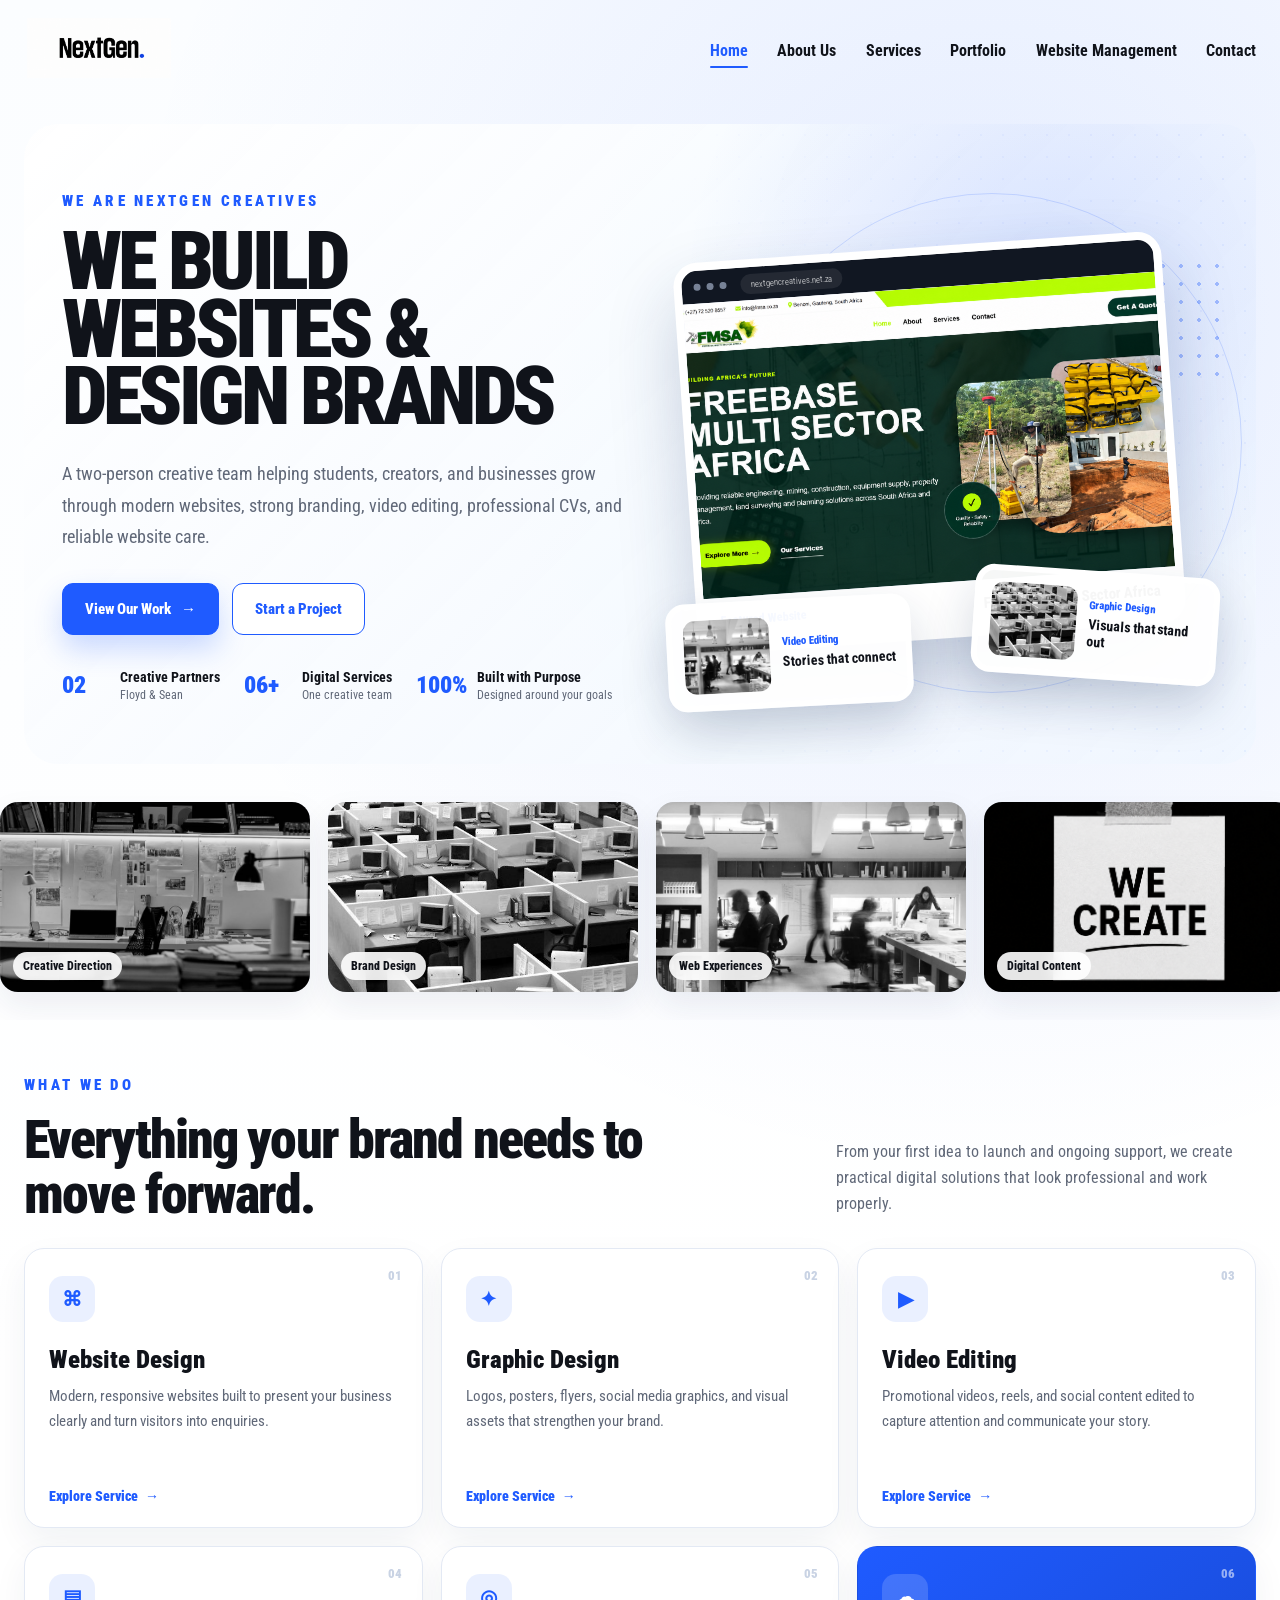
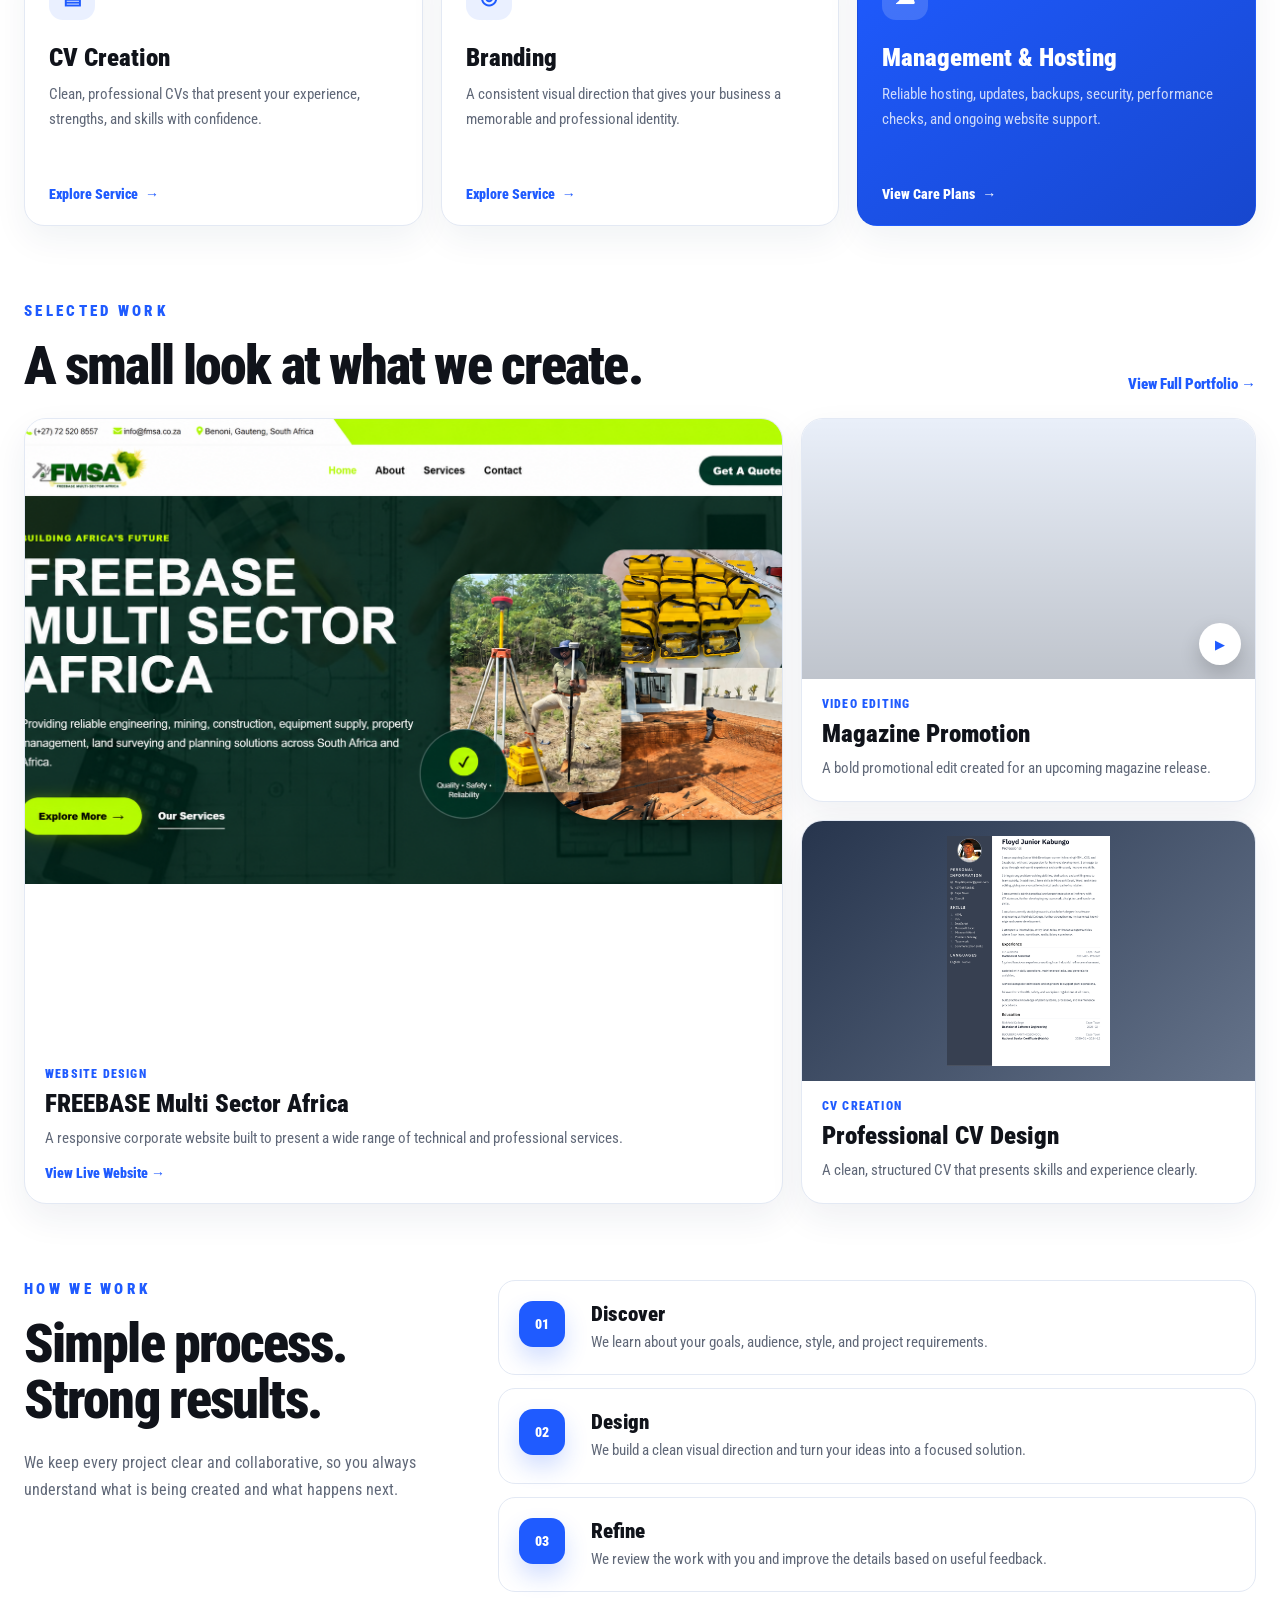
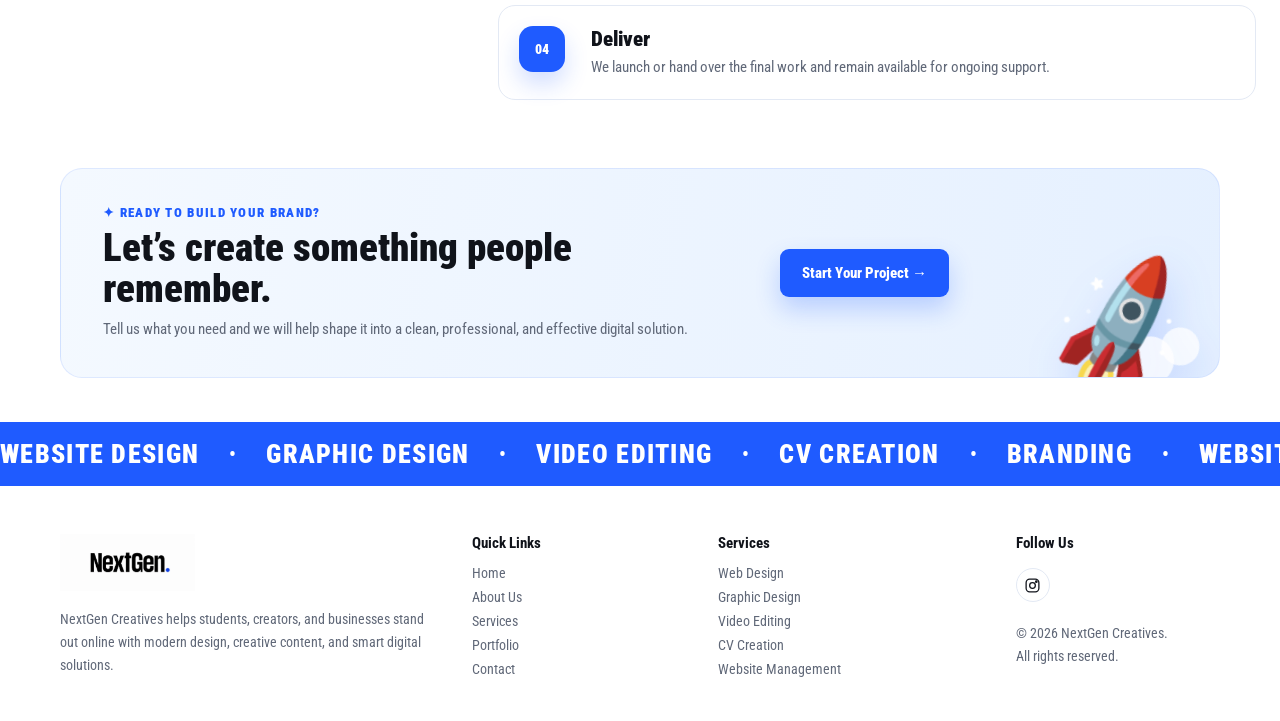
==== commit 85711696: "Redesign all pages and improve mobile layouts" ====
--- a/index.html
+++ b/index.html
@@ -1,32 +1,38 @@
 ﻿<!DOCTYPE html>
 <html lang="en">
 <head>
-    <meta name="google-site-verification" content="3mcsHD581Vxi68biPp2EYa5l5ShmTWvt1Y7aA4XOEqM" />
-    <title>NextGen Creatives - Freelance Designers</title>
+    <title>NextGen Creatives | Websites, Branding, Video Editing &amp; CV Design</title>
     <link rel="stylesheet" href="Style.css">
+    <link rel="icon" type="image/png" href="Assets/Gen.png">
+    <link rel="apple-touch-icon" href="Assets/Gen.png">
 
     <meta charset="UTF-8">
     <meta name="viewport" content="width=device-width, initial-scale=1.0">
+    <meta name="description" content="NextGen Creatives builds modern websites, designs brands, edits videos, creates professional CVs, and provides website hosting and management.">
 
     <link rel="preconnect" href="https://fonts.googleapis.com">
     <link rel="preconnect" href="https://fonts.gstatic.com" crossorigin>
-    <link href="https://fonts.googleapis.com/css2?family=Roboto+Condensed:wght@100..900&display=swap" rel="stylesheet">
-    <!-- Google tag (gtag.js) -->
-<script async src="https://www.googletagmanager.com/gtag/js?id=G-ZVE3HM8TDV"></script>
-<script>
-window.dataLayer = window.dataLayer || [];
-function gtag(){dataLayer.push(arguments);}
-gtag('js', new Date());
-gtag('config', 'G-ZVE3HM8TDV');
-</script>
+    <link href="https://fonts.googleapis.com/css2?family=Roboto+Condensed:wght@300;400;500;600;700;800;900&amp;display=swap" rel="stylesheet">
+
+    <script async src="https://www.googletagmanager.com/gtag/js?id=G-ZVE3HM8TDV"></script>
+    <script>
+        window.dataLayer = window.dataLayer || [];
+        function gtag(){dataLayer.push(arguments);}
+        gtag('js', new Date());
+        gtag('config', 'G-ZVE3HM8TDV');
+    </script>
 </head>
-
-<body>
-
-<header>
-    <a href="index.html" class="logo-link"><img src="Assets/Gen.png" alt="NextGen Creatives Logo" class="logo"></a>
-
-    <nav>
+<body class="home-page">
+<header class="site-header">
+    <a href="index.html" class="logo-link" aria-label="NextGen Creatives home">
+        <img src="Assets/Gen.png" alt="NextGen Creatives Logo" class="logo">
+    </a>
+
+    <button class="menu-toggle" type="button" aria-label="Open navigation" aria-expanded="false">
+        <span></span><span></span><span></span>
+    </button>
+
+    <nav class="site-nav" aria-label="Main navigation">
         <a href="index.html" class="active">Home</a>
         <a href="About Us.html">About Us</a>
         <a href="Services.html">Services</a>
@@ -36,52 +42,277 @@
     </nav>
 </header>
 
-<section class="hero">
-    <p class="intro">We are NextGen Creatives</p>
-
-    <div class="image-slider">
-        <div class="image-track">
-            <img src="Assets/PICTURE1.jpg" alt="">
-            <img src="Assets/PICTURE2.jpg" alt="">
-            <img src="Assets/PICTURE3.jpg" alt="">
-            <img src="Assets/PICTURE4.png" alt="">
-            <img src="Assets/PICTURE5.jpg" alt="">
-            <img src="Assets/PICTURE1.jpg" alt="">
-            <img src="Assets/PICTURE2.jpg" alt="">
-            <img src="Assets/PICTURE3.jpg" alt="">
-            <img src="Assets/PICTURE4.png" alt="">
-            <img src="Assets/PICTURE5.jpg" alt="">
-        </div>
-    </div>
-
-    <h1 class="hero-title">
-        <span>WE BUILD</span><br>
-        <span>WEBSITES &</span><br>
-        <span>DESIGN BRANDS</span>
-    </h1>
-
-    <p class="hero-text">
-        We create modern websites, provide web hosting and maintenance, graphic designs, video edits and professional
-        CVs for students, creators and small businesses.
-    </p>
-
-    <div class="buttons">
-        <a href="Portfolio.html" class="btn black">View Our Work</a>
-        <a href="Contact Page.html" class="btn white">Contact Us</a>
-    </div>
-</section>
-
-<div class="service-banner">
-    <div class="service-track">
-        <span>WEBSITE DESIGN</span><span>•</span>
-        <span>GRAPHIC DESIGN</span><span>•</span>
-        <span>VIDEO EDITING</span><span>•</span>
-        <span>CV CREATION</span><span>•</span>
-        <span>LOGO DESIGN</span><span>•</span>
-        <span>SOCIAL MEDIA POSTS</span><span>•</span>
-    </div>
-</div>
+<main>
+    <section class="home-hero" aria-labelledby="home-title">
+        <div class="home-hero-copy">
+            <p class="home-eyebrow">We are NextGen Creatives</p>
+            <h1 id="home-title" class="home-hero-title" aria-label="We build websites and design brands">
+                <span>WE BUILD</span>
+                <span>WEBSITES &amp;</span>
+                <span>DESIGN BRANDS</span>
+            </h1>
+
+            <p class="home-lead">
+                A two-person creative team helping students, creators, and businesses grow through
+                modern websites, strong branding, video editing, professional CVs, and reliable website care.
+            </p>
+
+            <div class="home-actions">
+                <a href="Portfolio.html" class="home-button primary">View Our Work <b>→</b></a>
+                <a href="Contact Page.html" class="home-button secondary">Start a Project</a>
+            </div>
+
+            <div class="home-proof" aria-label="NextGen Creatives strengths">
+                <article>
+                    <span>02</span>
+                    <div><strong>Creative Partners</strong><small>Floyd &amp; Sean</small></div>
+                </article>
+                <article>
+                    <span>06+</span>
+                    <div><strong>Digital Services</strong><small>One creative team</small></div>
+                </article>
+                <article>
+                    <span>100%</span>
+                    <div><strong>Built with Purpose</strong><small>Designed around your goals</small></div>
+                </article>
+            </div>
+        </div>
+
+        <div class="home-hero-visual" aria-label="Selected NextGen Creatives work">
+            <div class="home-orbit orbit-one" aria-hidden="true"></div>
+            <div class="home-orbit orbit-two" aria-hidden="true"></div>
+            <div class="home-dot-field" aria-hidden="true"></div>
+
+            <article class="home-browser-card">
+                <div class="browser-bar" aria-hidden="true"><i></i><i></i><i></i><span>nextgencreatives.net.za</span></div>
+                <div class="browser-preview">
+                    <img src="PORTFOLIO/FMSA-homepage.png" alt="FREEBASE Multi Sector Africa website project">
+                </div>
+                <div class="browser-caption">
+                    <span>Featured Website</span>
+                    <strong>FREEBASE Multi Sector Africa</strong>
+                </div>
+            </article>
+
+            <article class="floating-card floating-design">
+                <img src="Assets/PICTURE2.jpg" alt="Brand design example">
+                <div><span>Graphic Design</span><strong>Visuals that stand out</strong></div>
+            </article>
+
+            <article class="floating-card floating-video">
+                <img src="Assets/PICTURE3.jpg" alt="Video editing example">
+                <div><span>Video Editing</span><strong>Stories that connect</strong></div>
+            </article>
+        </div>
+    </section>
+
+    <section class="home-image-marquee" aria-label="A rolling selection of NextGen Creatives work">
+        <div class="home-image-track">
+            <figure><img src="Assets/PICTURE1.jpg" alt="NextGen Creatives project example"><figcaption>Creative Direction</figcaption></figure>
+            <figure><img src="Assets/PICTURE2.jpg" alt="NextGen Creatives branding example"><figcaption>Brand Design</figcaption></figure>
+            <figure><img src="Assets/PICTURE3.jpg" alt="NextGen Creatives website example"><figcaption>Web Experiences</figcaption></figure>
+            <figure><img src="Assets/PICTURE4.png" alt="NextGen Creatives visual design example"><figcaption>Digital Content</figcaption></figure>
+            <figure><img src="Assets/PICTURE5.jpg" alt="NextGen Creatives creative project"><figcaption>Modern Solutions</figcaption></figure>
+
+            <figure aria-hidden="true"><img src="Assets/PICTURE1.jpg" alt=""><figcaption>Creative Direction</figcaption></figure>
+            <figure aria-hidden="true"><img src="Assets/PICTURE2.jpg" alt=""><figcaption>Brand Design</figcaption></figure>
+            <figure aria-hidden="true"><img src="Assets/PICTURE3.jpg" alt=""><figcaption>Web Experiences</figcaption></figure>
+            <figure aria-hidden="true"><img src="Assets/PICTURE4.png" alt=""><figcaption>Digital Content</figcaption></figure>
+            <figure aria-hidden="true"><img src="Assets/PICTURE5.jpg" alt=""><figcaption>Modern Solutions</figcaption></figure>
+        </div>
+    </section>
+
+    <section class="home-services" aria-labelledby="home-services-title">
+        <div class="home-section-heading">
+            <div>
+                <p class="home-section-eyebrow">What We Do</p>
+                <h2 id="home-services-title">Everything your brand needs to move forward.</h2>
+            </div>
+            <p>From your first idea to launch and ongoing support, we create practical digital solutions that look professional and work properly.</p>
+        </div>
+
+        <div class="home-services-grid">
+            <article class="home-service-card">
+                <span class="home-service-number">01</span>
+                <div class="home-service-icon">⌘</div>
+                <h3>Website Design</h3>
+                <p>Modern, responsive websites built to present your business clearly and turn visitors into enquiries.</p>
+                <a href="Services.html">Explore Service <span>→</span></a>
+            </article>
+
+            <article class="home-service-card">
+                <span class="home-service-number">02</span>
+                <div class="home-service-icon">✦</div>
+                <h3>Graphic Design</h3>
+                <p>Logos, posters, flyers, social media graphics, and visual assets that strengthen your brand.</p>
+                <a href="Services.html">Explore Service <span>→</span></a>
+            </article>
+
+            <article class="home-service-card">
+                <span class="home-service-number">03</span>
+                <div class="home-service-icon">▶</div>
+                <h3>Video Editing</h3>
+                <p>Promotional videos, reels, and social content edited to capture attention and communicate your story.</p>
+                <a href="Services.html">Explore Service <span>→</span></a>
+            </article>
+
+            <article class="home-service-card">
+                <span class="home-service-number">04</span>
+                <div class="home-service-icon">▤</div>
+                <h3>CV Creation</h3>
+                <p>Clean, professional CVs that present your experience, strengths, and skills with confidence.</p>
+                <a href="Services.html">Explore Service <span>→</span></a>
+            </article>
+
+            <article class="home-service-card">
+                <span class="home-service-number">05</span>
+                <div class="home-service-icon">◎</div>
+                <h3>Branding</h3>
+                <p>A consistent visual direction that gives your business a memorable and professional identity.</p>
+                <a href="Services.html">Explore Service <span>→</span></a>
+            </article>
+
+            <article class="home-service-card home-service-featured">
+                <span class="home-service-number">06</span>
+                <div class="home-service-icon">☁</div>
+                <h3>Management &amp; Hosting</h3>
+                <p>Reliable hosting, updates, backups, security, performance checks, and ongoing website support.</p>
+                <a href="Website Management.html">View Care Plans <span>→</span></a>
+            </article>
+        </div>
+    </section>
+
+    <section class="home-work" aria-labelledby="home-work-title">
+        <div class="home-section-heading">
+            <div>
+                <p class="home-section-eyebrow">Selected Work</p>
+                <h2 id="home-work-title">A small look at what we create.</h2>
+            </div>
+            <a href="Portfolio.html" class="home-text-link">View Full Portfolio <span>→</span></a>
+        </div>
+
+        <div class="home-work-grid">
+            <article class="home-work-card home-work-wide">
+                <div class="home-work-media">
+                    <img src="PORTFOLIO/FMSA-homepage.png" alt="FREEBASE Multi Sector Africa website homepage">
+                </div>
+                <div class="home-work-copy">
+                    <span>Website Design</span>
+                    <h3>FREEBASE Multi Sector Africa</h3>
+                    <p>A responsive corporate website built to present a wide range of technical and professional services.</p>
+                    <a href="https://floydkabungo.github.io/FREEBASE-MULTI-SECTOR-AFRICA-PTY-LTD/" target="_blank" rel="noopener noreferrer">View Live Website <b>→</b></a>
+                </div>
+            </article>
+
+            <article class="home-work-card">
+                <div class="home-work-media home-video-media">
+                    <video autoplay muted loop playsinline preload="metadata">
+                        <source src="PORTFOLIO/FINAL PRODUCT.mp4" type="video/mp4">
+                    </video>
+                    <span class="home-play">▶</span>
+                </div>
+                <div class="home-work-copy">
+                    <span>Video Editing</span>
+                    <h3>Magazine Promotion</h3>
+                    <p>A bold promotional edit created for an upcoming magazine release.</p>
+                </div>
+            </article>
+
+            <article class="home-work-card">
+                <div class="home-work-media home-cv-media">
+                    <img src="PORTFOLIO/CV_page.jpg" alt="Professional CV design">
+                </div>
+                <div class="home-work-copy">
+                    <span>CV Creation</span>
+                    <h3>Professional CV Design</h3>
+                    <p>A clean, structured CV that presents skills and experience clearly.</p>
+                </div>
+            </article>
+        </div>
+    </section>
+
+    <section class="home-process" aria-labelledby="home-process-title">
+        <div class="home-process-intro">
+            <p class="home-section-eyebrow">How We Work</p>
+            <h2 id="home-process-title">Simple process.<br>Strong results.</h2>
+            <p>We keep every project clear and collaborative, so you always understand what is being created and what happens next.</p>
+        </div>
+
+        <div class="home-process-steps">
+            <article><span>01</span><div><h3>Discover</h3><p>We learn about your goals, audience, style, and project requirements.</p></div></article>
+            <article><span>02</span><div><h3>Design</h3><p>We build a clean visual direction and turn your ideas into a focused solution.</p></div></article>
+            <article><span>03</span><div><h3>Refine</h3><p>We review the work with you and improve the details based on useful feedback.</p></div></article>
+            <article><span>04</span><div><h3>Deliver</h3><p>We launch or hand over the final work and remain available for ongoing support.</p></div></article>
+        </div>
+    </section>
+
+    <section class="home-cta" aria-labelledby="home-cta-title">
+        <div>
+            <p>✦ Ready to build your brand?</p>
+            <h2 id="home-cta-title">Let’s create something people remember.</h2>
+            <span>Tell us what you need and we will help shape it into a clean, professional, and effective digital solution.</span>
+        </div>
+        <a href="Contact Page.html" class="home-cta-button">Start Your Project <b>→</b></a>
+        <div class="home-cta-art" aria-hidden="true">🚀<i></i><i></i><i></i></div>
+    </section>
+
+    <div class="home-service-ticker" aria-label="NextGen Creatives services">
+        <div class="home-service-track">
+            <span>WEBSITE DESIGN</span><b>•</b>
+            <span>GRAPHIC DESIGN</span><b>•</b>
+            <span>VIDEO EDITING</span><b>•</b>
+            <span>CV CREATION</span><b>•</b>
+            <span>BRANDING</span><b>•</b>
+            <span>WEBSITE HOSTING</span><b>•</b>
+            <span>WEBSITE DESIGN</span><b>•</b>
+            <span>GRAPHIC DESIGN</span><b>•</b>
+            <span>VIDEO EDITING</span><b>•</b>
+            <span>CV CREATION</span><b>•</b>
+            <span>BRANDING</span><b>•</b>
+            <span>WEBSITE HOSTING</span><b>•</b>
+        </div>
+    </div>
+</main>
+
+<footer class="site-footer">
+    <div class="footer-brand">
+        <img src="Assets/Gen.png" alt="NextGen Creatives">
+        <p>NextGen Creatives helps students, creators, and businesses stand out online with modern design, creative content, and smart digital solutions.</p>
+    </div>
+
+    <div class="footer-column">
+        <h3>Quick Links</h3>
+        <a href="index.html">Home</a>
+        <a href="About Us.html">About Us</a>
+        <a href="Services.html">Services</a>
+        <a href="Portfolio.html">Portfolio</a>
+        <a href="Contact Page.html">Contact</a>
+    </div>
+
+    <div class="footer-column">
+        <h3>Services</h3>
+        <a href="Services.html">Web Design</a>
+        <a href="Services.html">Graphic Design</a>
+        <a href="Services.html">Video Editing</a>
+        <a href="Services.html">CV Creation</a>
+        <a href="Website Management.html">Website Management</a>
+    </div>
+
+    <div class="footer-column footer-social">
+        <h3>Follow Us</h3>
+        <div class="social-links" aria-label="Social links">
+            <a href="https://www.instagram.com/nextgencreatives.za/" target="_blank" rel="noopener noreferrer" aria-label="Follow NextGen Creatives on Instagram" title="Instagram">
+                <svg viewBox="0 0 24 24" aria-hidden="true" focusable="false">
+                    <rect x="3" y="3" width="18" height="18" rx="5"></rect>
+                    <circle cx="12" cy="12" r="4"></circle>
+                    <circle cx="17.4" cy="6.6" r="1"></circle>
+                </svg>
+            </a>
+        </div>
+        <p>© 2026 NextGen Creatives.<br>All rights reserved.</p>
+    </div>
+</footer>
 
 <script src="script.js"></script>
 </body>
-</html>+</html>
--- a/Style.css
+++ b/Style.css
@@ -21,65 +21,19 @@
 
 body {
     font-family: "Roboto Condensed", sans-serif;
-    background: var(--bg);
+    background: linear-gradient(135deg, #f5f5f5 0%, #e8e8e8 50%, #f0f0f0 100%);
+    background-attachment: fixed;
     color: var(--text);
     overflow-x: hidden;
     position: relative;
     opacity: 1;
     transition: opacity 0.45s ease;
+    min-height: 100vh;
 }
 
 body.fade-out {
     opacity: 0;
 }
-    /* Top and bottom decorative backgrounds for all pages.
-       Place your images in the Assets/ folder as `bg-top.png` and `bg-bottom.png`.
-       These are decorative only; they are disabled on small screens. */
-
-    body::before,
-    body::after {
-        content: "";
-        position: fixed;
-        left: 0;
-        right: 0;
-        height: 260px;
-        background-repeat: no-repeat;
-        background-position: center;
-        background-size: cover;
-        pointer-events: none;
-        z-index: -1;
-        opacity: 0.98;
-    }
-
-    /* Use a high-res, free abstract background image hosted by Unsplash for crisp rendering.
-       If you prefer a local image, tell me and I'll save it into `Assets/` instead. */
-    body::before {
-        top: 0;
-        background-image: 
-            radial-gradient(circle at 10% 20%, rgba(255,255,255,0.9) 0%, rgba(255,255,255,0.0) 35%),
-            radial-gradient(circle at 80% 70%, rgba(255,255,255,0.85) 0%, rgba(200,230,255,0.6) 35%),
-            linear-gradient(135deg, rgba(245,250,255,1) 0%, rgba(225,240,255,1) 50%, rgba(210,235,255,1) 100%);
-        background-size: cover;
-        background-blend-mode: screen;
-        opacity: 0.98;
-    }
-
-    body::after {
-        bottom: 0;
-        background-image: 
-            radial-gradient(circle at 10% 20%, rgba(255,255,255,0.9) 0%, rgba(255,255,255,0.0) 35%),
-            radial-gradient(circle at 80% 70%, rgba(255,255,255,0.85) 0%, rgba(200,230,255,0.6) 35%),
-            linear-gradient(315deg, rgba(245,250,255,1) 0%, rgba(225,240,255,1) 50%, rgba(210,235,255,1) 100%);
-        background-size: cover;
-        background-blend-mode: screen;
-        transform: scaleX(-1);
-        opacity: 0.98;
-    }
-
-    @media (max-width: 720px) {
-        body::before,
-        body::after { display: none; }
-    }
 
 header {
     width: 100%;
@@ -90,12 +44,18 @@
 
 .logo-link {
     display: inline-block;
+    background: transparent;
+    padding: 0;
+    border: none;
 }
 
 .logo {
     width: 260px;
     cursor: pointer;
     transition: transform 0.3s ease;
+    background: transparent;
+    border: none;
+    padding: 0;
 }
 
 .logo-link:hover .logo {
@@ -109,6 +69,8 @@
     border: none !important;
     box-shadow: none !important;
     display: inline-block;
+    mix-blend-mode: multiply;
+    filter: drop-shadow(0 0 0px rgba(0,0,0,0));
 }
 
 .logo:hover {
@@ -883,6 +845,8 @@
     box-shadow: none;
     border-radius: 0;
     transition: transform 0.3s ease;
+    mix-blend-mode: screen;
+    filter: brightness(1.05);
 }
 
 .slider-track img:hover {
@@ -1716,3 +1680,6295 @@
         width: 100%;
     }
 }
+
+
+/* =========================================================
+   MOBILE OVERFLOW FIXES - NextGen Creatives
+   Fixes sideways scrolling on Website Management page
+   ========================================================= */
+
+html,
+body {
+    max-width: 100%;
+    overflow-x: hidden;
+}
+
+body {
+    min-width: 0;
+}
+
+section,
+header,
+nav,
+div,
+article,
+main,
+footer {
+    max-width: 100%;
+}
+
+img,
+video,
+iframe {
+    max-width: 100%;
+    height: auto;
+}
+
+/* Tables are usually what causes left/right movement on phones */
+.comparison-table-section {
+    width: 100%;
+    max-width: 100%;
+    overflow-x: auto;
+    -webkit-overflow-scrolling: touch;
+}
+
+.comparison-table {
+    width: 100%;
+    border-collapse: collapse;
+}
+
+/* Website Management page mobile layout */
+@media (max-width: 768px) {
+    header {
+        width: 100%;
+        max-width: 100%;
+        padding-left: 16px;
+        padding-right: 16px;
+    }
+
+    nav {
+        width: 100%;
+        max-width: 100%;
+        gap: 14px;
+    }
+
+    nav a {
+        font-size: 15px;
+    }
+
+    .care-hero,
+    .why-section,
+    .page-section,
+    .pricing-section,
+    .trust-section,
+    .final-cta-banner {
+        width: 100%;
+        max-width: 100%;
+        padding-left: 18px;
+        padding-right: 18px;
+        overflow-x: hidden;
+    }
+
+    .care-hero {
+        grid-template-columns: 1fr;
+        gap: 28px;
+    }
+
+    .care-hero h1 {
+        font-size: 46px;
+        line-height: 1.05;
+        word-break: normal;
+    }
+
+    .hero-text {
+        font-size: 18px;
+        line-height: 1.6;
+    }
+
+    .hero-actions,
+    .cta-buttons {
+        flex-direction: column;
+        width: 100%;
+    }
+
+    .hero-actions .btn,
+    .cta-buttons .btn,
+    .btn {
+        width: 100%;
+        max-width: 100%;
+        text-align: center;
+    }
+
+    .care-hero-panel,
+    .domain-help-card,
+    .why-card,
+    .included-card,
+    .plan-card,
+    .trust-card {
+        width: 100%;
+        max-width: 100%;
+    }
+
+    .why-grid,
+    .included-grid,
+    .pricing-grid,
+    .trust-grid {
+        display: grid;
+        grid-template-columns: 1fr;
+        width: 100%;
+        max-width: 100%;
+    }
+
+    .plan-featured {
+        transform: none;
+        min-height: auto;
+    }
+
+    .plan-price {
+        font-size: 30px;
+    }
+
+    .comparison-table-section {
+        padding-left: 0;
+        padding-right: 0;
+        margin-left: 0;
+        margin-right: 0;
+        overflow-x: auto;
+    }
+
+    .comparison-table {
+        min-width: 520px;
+    }
+
+    .comparison-table th,
+    .comparison-table td {
+        padding: 12px 10px;
+        font-size: 14px;
+        white-space: nowrap;
+    }
+
+    .final-cta-banner {
+        margin-left: 0;
+        margin-right: 0;
+        border-radius: 24px;
+        flex-direction: column;
+        text-align: center;
+    }
+
+    .service-banner {
+        width: 100%;
+        max-width: 100%;
+        overflow: hidden;
+    }
+
+    .service-track {
+        max-width: none;
+    }
+}
+
+@media (max-width: 420px) {
+    .care-hero h1 {
+        font-size: 38px;
+    }
+
+    .section-label,
+    .hero-small-title {
+        letter-spacing: 0.2em;
+        font-size: 13px;
+    }
+
+    .section-intro h2 {
+        font-size: 30px;
+    }
+
+    .domain-help-card {
+        padding: 28px 20px;
+    }
+
+    .comparison-table {
+        min-width: 480px;
+    }
+}
+
+/* =========================================================
+   PORTFOLIO REDESIGN — scoped to Portfolio.html
+   ========================================================= */
+.portfolio-page {
+    --portfolio-blue: #1f5bff;
+    --portfolio-blue-dark: #1045d8;
+    --portfolio-ink: #10131a;
+    --portfolio-muted: #606878;
+    --portfolio-line: #e3e9f4;
+    --portfolio-soft: #f4f8ff;
+    --portfolio-card: #ffffff;
+    background:
+        radial-gradient(circle at 78% 8%, rgba(31, 91, 255, 0.10), transparent 22%),
+        linear-gradient(180deg, #fbfdff 0%, #ffffff 34%, #ffffff 100%);
+    color: var(--portfolio-ink);
+}
+
+.portfolio-page .sr-only {
+    position: absolute;
+    width: 1px;
+    height: 1px;
+    padding: 0;
+    margin: -1px;
+    overflow: hidden;
+    clip: rect(0, 0, 0, 0);
+    white-space: nowrap;
+    border: 0;
+}
+
+.portfolio-page .site-header {
+    width: min(1240px, calc(100% - 48px));
+    min-height: 94px;
+    margin: 0 auto;
+    padding: 18px 0;
+    display: flex;
+    align-items: center;
+    gap: 32px;
+    position: relative;
+    z-index: 20;
+}
+
+.portfolio-page .logo-link {
+    flex: 0 0 auto;
+}
+
+.portfolio-page .logo {
+    width: 150px;
+    max-height: 60px;
+    object-fit: contain;
+    mix-blend-mode: multiply;
+}
+
+.portfolio-page .site-nav {
+    margin-left: auto;
+    display: flex;
+    align-items: center;
+    gap: clamp(20px, 2.3vw, 38px);
+}
+
+.portfolio-page .site-nav a {
+    position: relative;
+    font-size: 16px;
+    font-weight: 700;
+    color: var(--portfolio-ink);
+    padding: 12px 0;
+    transform: none;
+}
+
+.portfolio-page .site-nav a::after {
+    content: "";
+    position: absolute;
+    left: 0;
+    bottom: 4px;
+    width: 0;
+    height: 2px;
+    border-radius: 99px;
+    background: var(--portfolio-blue);
+    transition: width 0.25s ease;
+}
+
+.portfolio-page .site-nav a:hover,
+.portfolio-page .site-nav a.active {
+    color: var(--portfolio-blue);
+    transform: none;
+    border-bottom: 0;
+}
+
+.portfolio-page .site-nav a:hover::after,
+.portfolio-page .site-nav a.active::after {
+    width: 100%;
+}
+
+.portfolio-page .menu-toggle {
+    display: none;
+    margin-left: auto;
+    width: 44px;
+    height: 44px;
+    padding: 10px;
+    border: 1px solid var(--portfolio-line);
+    border-radius: 12px;
+    background: white;
+    cursor: pointer;
+}
+
+.portfolio-page .menu-toggle span {
+    display: block;
+    width: 100%;
+    height: 2px;
+    margin: 5px 0;
+    border-radius: 99px;
+    background: var(--portfolio-ink);
+}
+
+.portfolio-page main {
+    width: 100%;
+}
+
+.portfolio-page .portfolio-hero {
+    width: min(1240px, calc(100% - 48px));
+    min-height: 520px;
+    margin: 24px auto 0;
+    padding: 48px 36px 42px;
+    display: grid;
+    grid-template-columns: 0.95fr 1.05fr;
+    align-items: center;
+    gap: 56px;
+    position: relative;
+    overflow: hidden;
+    border-radius: 34px;
+    background:
+        radial-gradient(circle at 84% 28%, rgba(31, 91, 255, 0.14), transparent 32%),
+        linear-gradient(135deg, rgba(255, 255, 255, 0.98), rgba(239, 246, 255, 0.86));
+}
+
+.portfolio-page .portfolio-hero::before {
+    content: "";
+    position: absolute;
+    inset: 0;
+    pointer-events: none;
+    background-image: radial-gradient(rgba(31, 91, 255, 0.18) 1px, transparent 1px);
+    background-size: 22px 22px;
+    opacity: 0.35;
+    mask-image: linear-gradient(90deg, transparent 50%, black 100%);
+}
+
+.portfolio-page .portfolio-hero-copy,
+.portfolio-page .portfolio-hero-visual {
+    position: relative;
+    z-index: 1;
+}
+
+.portfolio-page .portfolio-eyebrow {
+    margin-bottom: 18px;
+    color: var(--portfolio-blue);
+    font-size: 15px;
+    font-weight: 900;
+    letter-spacing: 0.22em;
+    text-transform: uppercase;
+}
+
+.portfolio-page .portfolio-hero h1 {
+    margin: 0;
+    font-size: clamp(54px, 5.4vw, 78px);
+    line-height: 0.98;
+    letter-spacing: -0.045em;
+    font-weight: 900;
+}
+
+.portfolio-page .portfolio-hero h1 span {
+    color: var(--portfolio-blue);
+}
+
+.portfolio-page .portfolio-lead {
+    max-width: 570px;
+    margin: 26px 0 0;
+    color: var(--portfolio-muted);
+    font-size: 18px;
+    line-height: 1.75;
+}
+
+.portfolio-page .portfolio-benefits {
+    display: flex;
+    flex-wrap: wrap;
+    gap: 28px;
+    margin-top: 34px;
+}
+
+.portfolio-page .portfolio-benefit {
+    display: flex;
+    align-items: center;
+    gap: 13px;
+}
+
+.portfolio-page .benefit-icon {
+    width: 44px;
+    height: 44px;
+    display: grid;
+    place-items: center;
+    flex: 0 0 44px;
+    border-radius: 14px;
+    background: linear-gradient(145deg, var(--portfolio-blue), #4d82ff);
+    color: white;
+    font-size: 20px;
+    box-shadow: 0 12px 25px rgba(31, 91, 255, 0.25);
+}
+
+.portfolio-page .portfolio-benefit strong,
+.portfolio-page .portfolio-benefit small {
+    display: block;
+}
+
+.portfolio-page .portfolio-benefit strong {
+    font-size: 15px;
+    margin-bottom: 3px;
+}
+
+.portfolio-page .portfolio-benefit small {
+    color: var(--portfolio-muted);
+    font-size: 13px;
+}
+
+.portfolio-page .portfolio-hero-visual {
+    min-height: 390px;
+    display: grid;
+    place-items: center;
+}
+
+.portfolio-page .hero-orbit {
+    position: absolute;
+    border-radius: 50%;
+    border: 1px solid rgba(31, 91, 255, 0.17);
+}
+
+.portfolio-page .hero-orbit-one {
+    width: 470px;
+    height: 470px;
+    right: -20px;
+    top: -25px;
+}
+
+.portfolio-page .hero-orbit-two {
+    width: 330px;
+    height: 330px;
+    right: 40px;
+    top: 46px;
+}
+
+.portfolio-page .desktop-preview {
+    width: min(520px, 90%);
+    min-height: 315px;
+    padding: 25px 28px;
+    position: relative;
+    transform: rotate(-4deg) translateX(-18px);
+    border: 1px solid rgba(31, 91, 255, 0.10);
+    border-radius: 24px;
+    overflow: hidden;
+    background: rgba(255, 255, 255, 0.96);
+    box-shadow: 0 35px 75px rgba(35, 61, 113, 0.18);
+}
+
+.portfolio-page .preview-topbar {
+    display: flex;
+    justify-content: space-between;
+    align-items: center;
+    font-size: 16px;
+}
+
+.portfolio-page .preview-content {
+    width: 56%;
+    padding-top: 56px;
+}
+
+.portfolio-page .preview-content p {
+    margin: 0 0 2px;
+    font-size: 23px;
+    font-weight: 800;
+}
+
+.portfolio-page .preview-content h2 {
+    margin: 0;
+    color: var(--portfolio-blue);
+    font-size: 34px;
+    line-height: 1;
+}
+
+.portfolio-page .preview-content > span {
+    display: block;
+    margin: 18px 0;
+    color: #7a8190;
+    font-size: 12px;
+    line-height: 1.6;
+}
+
+.portfolio-page .preview-content b {
+    display: inline-block;
+    padding: 11px 15px;
+    border-radius: 8px;
+    background: var(--portfolio-blue);
+    color: white;
+    font-size: 11px;
+}
+
+.portfolio-page .preview-blocks {
+    width: 50%;
+    height: 74%;
+    display: flex;
+    align-items: flex-end;
+    gap: 12px;
+    position: absolute;
+    right: 24px;
+    bottom: 0;
+}
+
+.portfolio-page .preview-blocks span {
+    display: block;
+    flex: 1;
+    border-radius: 10px 10px 0 0;
+    background: linear-gradient(180deg, #edf3ff, #dfeaff);
+}
+
+.portfolio-page .preview-blocks span:nth-child(1) { height: 45%; }
+.portfolio-page .preview-blocks span:nth-child(2) { height: 70%; }
+.portfolio-page .preview-blocks span:nth-child(3) { height: 92%; }
+
+.portfolio-page .mobile-preview {
+    width: 142px;
+    min-height: 278px;
+    padding: 24px 15px 17px;
+    position: absolute;
+    right: 14px;
+    bottom: 6px;
+    transform: rotate(5deg);
+    border: 7px solid white;
+    border-radius: 26px;
+    background: linear-gradient(180deg, #fbfdff, #edf4ff);
+    box-shadow: 0 24px 50px rgba(25, 52, 107, 0.22);
+}
+
+.portfolio-page .mobile-speaker {
+    width: 34px;
+    height: 4px;
+    margin: -12px auto 14px;
+    border-radius: 99px;
+    background: #cbd5e6;
+}
+
+.portfolio-page .mobile-preview strong {
+    font-size: 11px;
+}
+
+.portfolio-page .mobile-preview p {
+    margin: 34px 0 22px;
+    font-size: 18px;
+    line-height: 1.05;
+    font-weight: 900;
+}
+
+.portfolio-page .mobile-preview p span {
+    color: var(--portfolio-blue);
+}
+
+.portfolio-page .mobile-preview b {
+    display: inline-block;
+    padding: 8px 10px;
+    border-radius: 7px;
+    background: var(--portfolio-blue);
+    color: white;
+    font-size: 8px;
+}
+
+.portfolio-page .mobile-nav {
+    display: flex;
+    justify-content: center;
+    gap: 10px;
+    margin-top: 28px;
+}
+
+.portfolio-page .mobile-nav i {
+    width: 5px;
+    height: 5px;
+    border-radius: 50%;
+    background: #c5cedd;
+}
+
+.portfolio-page .portfolio-projects {
+    width: min(1240px, calc(100% - 48px));
+    margin: 0 auto;
+    padding: 58px 0 30px;
+}
+
+.portfolio-page .portfolio-filters {
+    display: flex;
+    justify-content: center;
+    flex-wrap: wrap;
+    gap: 12px;
+    margin-bottom: 28px;
+}
+
+.portfolio-page .portfolio-filter {
+    min-width: 94px;
+    padding: 12px 22px;
+    border: 1px solid var(--portfolio-line);
+    border-radius: 12px;
+    background: white;
+    color: #4b5362;
+    font-family: inherit;
+    font-size: 15px;
+    font-weight: 700;
+    cursor: pointer;
+    transition: 0.25s ease;
+}
+
+.portfolio-page .portfolio-filter:hover {
+    transform: translateY(-2px);
+    border-color: rgba(31, 91, 255, 0.45);
+    color: var(--portfolio-blue);
+}
+
+.portfolio-page .portfolio-filter.active {
+    border-color: var(--portfolio-blue);
+    background: var(--portfolio-blue);
+    color: white;
+    box-shadow: 0 12px 24px rgba(31, 91, 255, 0.22);
+}
+
+.portfolio-page .portfolio-grid {
+    display: grid;
+    grid-template-columns: repeat(3, minmax(0, 1fr));
+    gap: 20px;
+}
+
+.portfolio-page .project-card {
+    display: flex;
+    min-width: 0;
+    flex-direction: column;
+    overflow: hidden;
+    border: 1px solid var(--portfolio-line);
+    border-radius: 20px;
+    background: var(--portfolio-card);
+    box-shadow: 0 14px 35px rgba(24, 43, 84, 0.07);
+    transition: transform 0.28s ease, box-shadow 0.28s ease, opacity 0.25s ease;
+}
+
+.portfolio-page .project-card:hover {
+    transform: translateY(-8px);
+    box-shadow: 0 24px 50px rgba(24, 43, 84, 0.13);
+}
+
+.portfolio-page .project-card.is-hidden {
+    display: none;
+}
+
+.portfolio-page .project-visual {
+    height: 220px;
+    position: relative;
+    overflow: hidden;
+    background: #eef3fb;
+}
+
+.portfolio-page .magazine-visual video {
+    width: 100%;
+    height: 100%;
+    object-fit: cover;
+    filter: saturate(1.08) contrast(1.02);
+}
+
+.portfolio-page .magazine-visual::after {
+    content: "";
+    position: absolute;
+    inset: 0;
+    background: linear-gradient(180deg, rgba(0,0,0,0.08), rgba(0,0,0,0.22));
+}
+
+.portfolio-page .magazine-overlay {
+    position: absolute;
+    inset: 0;
+    z-index: 2;
+    display: grid;
+    place-content: center;
+    color: white;
+    text-align: center;
+    font-size: 44px;
+    line-height: 0.86;
+    font-weight: 900;
+    letter-spacing: 0.02em;
+    text-shadow: 0 4px 20px rgba(0,0,0,0.35);
+}
+
+.portfolio-page .play-badge {
+    width: 34px;
+    height: 34px;
+    display: grid;
+    place-items: center;
+    position: absolute;
+    right: 15px;
+    bottom: 14px;
+    z-index: 3;
+    border-radius: 50%;
+    background: white;
+    color: var(--portfolio-blue);
+    font-size: 12px;
+    box-shadow: 0 8px 20px rgba(0,0,0,0.18);
+}
+
+.portfolio-page .cv-visual {
+    padding: 15px 26px;
+    background: linear-gradient(135deg, #27354d, #65738a);
+}
+
+.portfolio-page .cv-visual img {
+    width: 100%;
+    height: 100%;
+    object-fit: contain;
+    border-radius: 5px;
+    box-shadow: 0 12px 26px rgba(0,0,0,0.18);
+}
+
+.portfolio-page .website-visual {
+    background:
+        radial-gradient(circle at 75% 80%, rgba(38, 112, 255, 0.24), transparent 30%),
+        linear-gradient(135deg, #06090f, #141b2a);
+    color: white;
+}
+
+.portfolio-page .website-browser-bar {
+    height: 28px;
+    display: flex;
+    align-items: center;
+    gap: 5px;
+    padding: 0 12px;
+    border-bottom: 1px solid rgba(255,255,255,0.08);
+}
+
+.portfolio-page .website-browser-bar i {
+    width: 6px;
+    height: 6px;
+    border-radius: 50%;
+    background: rgba(255,255,255,0.45);
+}
+
+.portfolio-page .website-preview-copy {
+    width: 52%;
+    padding: 31px 0 0 24px;
+    position: relative;
+    z-index: 2;
+}
+
+.portfolio-page .website-preview-copy small {
+    font-size: 19px;
+    font-weight: 800;
+}
+
+.portfolio-page .website-preview-copy h4 {
+    margin: 0;
+    color: #4b83ff;
+    font-size: 31px;
+    line-height: 1;
+}
+
+.portfolio-page .website-preview-copy p {
+    margin: 12px 0;
+    color: #aeb8cb;
+    font-size: 11px;
+}
+
+.portfolio-page .website-preview-copy span {
+    display: inline-block;
+    padding: 8px 11px;
+    border: 1px solid rgba(255,255,255,0.35);
+    border-radius: 6px;
+    font-size: 9px;
+}
+
+.portfolio-page .building-shape {
+    width: 47%;
+    height: 72%;
+    position: absolute;
+    right: 0;
+    bottom: 0;
+    display: flex;
+    align-items: flex-end;
+    gap: 7px;
+    padding-right: 12px;
+}
+
+.portfolio-page .building-shape i {
+    flex: 1;
+    border: 1px solid rgba(255,255,255,0.12);
+    background: linear-gradient(180deg, rgba(117, 142, 188, 0.24), rgba(27, 41, 65, 0.9));
+    box-shadow: inset 0 0 0 5px rgba(255,255,255,0.01);
+}
+
+.portfolio-page .building-shape i:nth-child(1) { height: 40%; }
+.portfolio-page .building-shape i:nth-child(2) { height: 65%; }
+.portfolio-page .building-shape i:nth-child(3) { height: 88%; }
+.portfolio-page .building-shape i:nth-child(4) { height: 72%; }
+.portfolio-page .building-shape i:nth-child(5) { height: 52%; }
+
+.portfolio-page .branding-visual {
+    display: grid;
+    place-content: center;
+    text-align: center;
+    color: #d6b26d;
+    background:
+        radial-gradient(circle at center, rgba(204, 163, 91, 0.13), transparent 40%),
+        linear-gradient(145deg, #0c1015, #1a2028);
+}
+
+.portfolio-page .brand-mark {
+    width: 60px;
+    height: 60px;
+    display: grid;
+    place-items: center;
+    margin: 0 auto 10px;
+    border: 3px solid #d6b26d;
+    border-radius: 50%;
+    font-family: Georgia, serif;
+    font-size: 40px;
+    font-style: italic;
+}
+
+.portfolio-page .branding-visual h4 {
+    margin: 0;
+    font-family: Georgia, serif;
+    font-size: 34px;
+    letter-spacing: 0.09em;
+}
+
+.portfolio-page .branding-visual p {
+    margin: 4px 0 0;
+    color: #e8d8b7;
+    font-size: 12px;
+    letter-spacing: 0.35em;
+}
+
+.portfolio-page .social-visual {
+    background: linear-gradient(135deg, #ffe5dc, #f4c6b5);
+}
+
+.portfolio-page .social-copy {
+    position: absolute;
+    left: 36px;
+    top: 36px;
+    z-index: 3;
+    color: #9f5541;
+}
+
+.portfolio-page .social-copy small {
+    display: block;
+    font-family: Georgia, serif;
+    font-size: 24px;
+}
+
+.portfolio-page .social-copy h4 {
+    margin: -3px 0 0;
+    font-family: Georgia, serif;
+    font-size: 35px;
+    line-height: 1;
+}
+
+.portfolio-page .social-copy p {
+    margin: 7px 0 13px;
+    font-family: Georgia, serif;
+    font-size: 13px;
+}
+
+.portfolio-page .social-copy span {
+    padding: 6px 10px;
+    border: 1px solid rgba(159, 85, 65, 0.25);
+    border-radius: 999px;
+    font-size: 9px;
+}
+
+.portfolio-page .product-bottle {
+    width: 70px;
+    height: 125px;
+    display: grid;
+    place-items: center;
+    position: absolute;
+    right: 52px;
+    bottom: 25px;
+    z-index: 2;
+    border-radius: 16px 16px 22px 22px;
+    background: linear-gradient(180deg, #f7b8a0, #de8f74);
+    box-shadow: 0 18px 25px rgba(151, 73, 52, 0.2);
+    color: rgba(255,255,255,0.8);
+}
+
+.portfolio-page .product-bottle i {
+    width: 35px;
+    height: 18px;
+    position: absolute;
+    top: -17px;
+    border-radius: 6px 6px 2px 2px;
+    background: #f4f4f1;
+}
+
+.portfolio-page .product-bottle b {
+    font-family: Georgia, serif;
+    font-size: 17px;
+}
+
+.portfolio-page .leaf {
+    position: absolute;
+    width: 110px;
+    height: 44px;
+    border-radius: 100% 0 100% 0;
+    background: rgba(88, 131, 70, 0.22);
+    transform: rotate(-28deg);
+}
+
+.portfolio-page .leaf-one {
+    right: 4px;
+    top: 16px;
+}
+
+.portfolio-page .leaf-two {
+    right: 95px;
+    bottom: -4px;
+    transform: rotate(32deg);
+}
+
+.portfolio-page .dashboard-visual {
+    display: grid;
+    grid-template-columns: 64px 1fr;
+    padding: 15px;
+    background: #f8fbff;
+}
+
+.portfolio-page .dashboard-visual aside {
+    display: flex;
+    flex-direction: column;
+    gap: 13px;
+    padding: 13px 9px;
+    border-radius: 10px;
+    background: #111b2e;
+    color: white;
+}
+
+.portfolio-page .dashboard-visual aside b {
+    margin-bottom: 6px;
+    font-size: 9px;
+}
+
+.portfolio-page .dashboard-visual aside i {
+    width: 75%;
+    height: 5px;
+    border-radius: 99px;
+    background: rgba(255,255,255,0.18);
+}
+
+.portfolio-page .dashboard-main {
+    padding: 8px 0 0 12px;
+}
+
+.portfolio-page .dashboard-top {
+    display: flex;
+    justify-content: space-between;
+}
+
+.portfolio-page .dashboard-top span {
+    width: 65px;
+    height: 8px;
+    border-radius: 99px;
+    background: #dfe7f5;
+}
+
+.portfolio-page .dashboard-top span:last-child {
+    width: 28px;
+}
+
+.portfolio-page .dashboard-cards {
+    display: grid;
+    grid-template-columns: repeat(3, 1fr);
+    gap: 8px;
+    margin-top: 18px;
+}
+
+.portfolio-page .dashboard-cards i {
+    height: 45px;
+    border: 1px solid #e1e8f3;
+    border-radius: 8px;
+    background: white;
+}
+
+.portfolio-page .dashboard-chart {
+    height: 93px;
+    margin-top: 12px;
+    position: relative;
+    overflow: hidden;
+    border: 1px solid #e1e8f3;
+    border-radius: 9px;
+    background:
+        linear-gradient(#eef3fa 1px, transparent 1px),
+        linear-gradient(90deg, #eef3fa 1px, transparent 1px),
+        white;
+    background-size: 18px 18px;
+}
+
+.portfolio-page .dashboard-chart span {
+    width: 80%;
+    height: 45px;
+    position: absolute;
+    left: 12%;
+    top: 30px;
+    border-top: 4px solid var(--portfolio-blue);
+    border-radius: 50%;
+    transform: rotate(-8deg);
+}
+
+.portfolio-page .project-card-body {
+    display: flex;
+    flex: 1;
+    flex-direction: column;
+    padding: 16px 17px 18px;
+}
+
+.portfolio-page .project-tag {
+    align-self: flex-start;
+    display: inline-flex;
+    align-items: center;
+    min-height: 24px;
+    margin-bottom: 10px;
+    padding: 4px 10px;
+    border-radius: 999px;
+    color: white;
+    font-size: 12px;
+    line-height: 1;
+    font-weight: 800;
+}
+
+.portfolio-page .tag-video { background: #6b52e8; }
+.portfolio-page .tag-cv { background: #3268f5; }
+.portfolio-page .tag-web { background: #31b95f; }
+.portfolio-page .tag-brand { background: #8a50dc; }
+.portfolio-page .tag-graphic { background: #f3a21a; }
+.portfolio-page .tag-management { background: #10b5be; }
+
+.portfolio-page .project-card h3 {
+    margin: 0 0 9px;
+    font-size: 22px;
+    line-height: 1.15;
+    font-weight: 900;
+}
+
+.portfolio-page .project-card p {
+    margin: 0 0 18px;
+    color: var(--portfolio-muted);
+    font-size: 15px;
+    line-height: 1.6;
+}
+
+.portfolio-page .project-card a {
+    margin-top: auto;
+    color: var(--portfolio-blue);
+    text-decoration: none;
+    font-size: 15px;
+    font-weight: 800;
+}
+
+.portfolio-page .project-card a span {
+    display: inline-block;
+    margin-left: 4px;
+    transition: transform 0.2s ease;
+}
+
+.portfolio-page .project-card a:hover span {
+    transform: translateX(5px);
+}
+
+.portfolio-page .portfolio-cta {
+    width: min(1160px, calc(100% - 48px));
+    min-height: 178px;
+    margin: 34px auto 0;
+    padding: 34px 260px 34px 42px;
+    display: flex;
+    align-items: center;
+    gap: 36px;
+    position: relative;
+    overflow: hidden;
+    border: 1px solid rgba(31, 91, 255, 0.10);
+    border-radius: 22px;
+    background: linear-gradient(100deg, #f4f9ff, #e5f0ff);
+}
+
+.portfolio-page .portfolio-cta > div:first-child {
+    flex: 1;
+    position: relative;
+    z-index: 2;
+}
+
+.portfolio-page .portfolio-cta > div > p {
+    margin: 0 0 8px;
+    color: var(--portfolio-blue);
+    font-size: 13px;
+    font-weight: 900;
+    letter-spacing: 0.1em;
+    text-transform: uppercase;
+}
+
+.portfolio-page .portfolio-cta h2 {
+    margin: 0 0 7px;
+    font-size: 36px;
+    line-height: 1.05;
+}
+
+.portfolio-page .portfolio-cta > div > span {
+    display: block;
+    max-width: 560px;
+    color: var(--portfolio-muted);
+    font-size: 15px;
+    line-height: 1.55;
+}
+
+.portfolio-page .portfolio-cta-button {
+    flex: 0 0 auto;
+    position: relative;
+    z-index: 3;
+    padding: 15px 22px;
+    border-radius: 9px;
+    background: var(--portfolio-blue);
+    color: white;
+    text-decoration: none;
+    font-size: 15px;
+    font-weight: 800;
+    box-shadow: 0 12px 25px rgba(31, 91, 255, 0.24);
+    transition: transform 0.2s ease, background 0.2s ease;
+}
+
+.portfolio-page .portfolio-cta-button:hover {
+    transform: translateY(-3px);
+    background: var(--portfolio-blue-dark);
+}
+
+.portfolio-page .rocket-art {
+    position: absolute;
+    right: 32px;
+    bottom: -12px;
+    font-size: 112px;
+    line-height: 1;
+    transform: rotate(-16deg);
+    filter: drop-shadow(0 18px 20px rgba(31, 91, 255, 0.18));
+}
+
+.portfolio-page .rocket-art i {
+    width: 38px;
+    height: 38px;
+    position: absolute;
+    z-index: -1;
+    border-radius: 50%;
+    background: rgba(255,255,255,0.75);
+}
+
+.portfolio-page .rocket-art i:nth-child(1) { right: -2px; bottom: 8px; }
+.portfolio-page .rocket-art i:nth-child(2) { right: 26px; bottom: -2px; width: 48px; height: 48px; }
+.portfolio-page .rocket-art i:nth-child(3) { right: 62px; bottom: 0; width: 30px; height: 30px; }
+
+.portfolio-page .portfolio-footer {
+    width: min(1160px, calc(100% - 48px));
+    margin: 0 auto;
+    padding: 48px 0 44px;
+    display: grid;
+    grid-template-columns: 1.45fr 0.8fr 1fr 0.8fr;
+    gap: 42px;
+}
+
+.portfolio-page .footer-brand img {
+    width: 135px;
+    margin-bottom: 13px;
+    mix-blend-mode: multiply;
+}
+
+.portfolio-page .footer-brand p,
+.portfolio-page .footer-social > p {
+    color: var(--portfolio-muted);
+    font-size: 14px;
+    line-height: 1.65;
+}
+
+.portfolio-page .footer-column {
+    display: flex;
+    flex-direction: column;
+    gap: 8px;
+}
+
+.portfolio-page .footer-column h3 {
+    margin: 0 0 5px;
+    font-size: 15px;
+}
+
+.portfolio-page .footer-column > a {
+    color: var(--portfolio-muted);
+    text-decoration: none;
+    font-size: 14px;
+}
+
+.portfolio-page .footer-column > a:hover {
+    color: var(--portfolio-blue);
+}
+
+.portfolio-page .social-links {
+    display: flex;
+    gap: 8px;
+    margin: 3px 0 12px;
+}
+
+.portfolio-page .social-links a {
+    width: 34px;
+    height: 34px;
+    display: grid;
+    place-items: center;
+    border: 1px solid var(--portfolio-line);
+    border-radius: 50%;
+    background: white;
+    color: var(--portfolio-ink);
+    text-decoration: none;
+    font-size: 12px;
+    font-weight: 900;
+}
+
+.portfolio-page .social-links a svg {
+    width: 17px;
+    height: 17px;
+    fill: none;
+    stroke: currentColor;
+    stroke-width: 1.8;
+}
+
+.portfolio-page .social-links a:hover {
+    border-color: var(--portfolio-blue);
+    color: var(--portfolio-blue);
+}
+
+@media (max-width: 1100px) {
+    .portfolio-page .site-nav {
+        gap: 18px;
+    }
+
+    .portfolio-page .site-nav a {
+        font-size: 14px;
+    }
+
+    .portfolio-page .portfolio-hero {
+        grid-template-columns: 1fr 0.9fr;
+        gap: 24px;
+        padding-left: 28px;
+        padding-right: 28px;
+    }
+
+    .portfolio-page .mobile-preview {
+        right: -2px;
+    }
+
+    .portfolio-page .portfolio-cta {
+        padding-right: 220px;
+    }
+}
+
+@media (max-width: 900px) {
+    .portfolio-page .site-header {
+        width: min(100% - 32px, 1240px);
+        min-height: 76px;
+        padding: 12px 0;
+        flex-direction: row;
+        text-align: left;
+    }
+
+    .portfolio-page .logo {
+        width: 132px;
+    }
+
+    .portfolio-page .menu-toggle {
+        display: block;
+    }
+
+    .portfolio-page .site-nav {
+        width: 100%;
+        display: none;
+        margin: 0;
+        padding: 12px;
+        position: absolute;
+        top: 72px;
+        left: 0;
+        flex-direction: column;
+        align-items: stretch;
+        gap: 2px;
+        border: 1px solid var(--portfolio-line);
+        border-radius: 16px;
+        background: rgba(255,255,255,0.98);
+        box-shadow: 0 22px 45px rgba(24, 43, 84, 0.15);
+    }
+
+    .portfolio-page .site-nav.is-open {
+        display: flex;
+    }
+
+    .portfolio-page .site-nav a {
+        padding: 12px 14px;
+        border-radius: 9px;
+        font-size: 16px;
+    }
+
+    .portfolio-page .site-nav a::after {
+        display: none;
+    }
+
+    .portfolio-page .site-nav a:hover,
+    .portfolio-page .site-nav a.active {
+        background: var(--portfolio-soft);
+    }
+
+    .portfolio-page .portfolio-hero {
+        width: min(100% - 32px, 1240px);
+        min-height: auto;
+        margin-top: 12px;
+        padding: 46px 25px 30px;
+        grid-template-columns: 1fr;
+        gap: 40px;
+        text-align: left;
+    }
+
+    .portfolio-page .portfolio-lead {
+        max-width: 680px;
+    }
+
+    .portfolio-page .portfolio-hero-visual {
+        min-height: 350px;
+    }
+
+    .portfolio-page .desktop-preview {
+        width: min(550px, 82%);
+        transform: rotate(-3deg) translateX(-24px);
+    }
+
+    .portfolio-page .mobile-preview {
+        right: 8%;
+    }
+
+    .portfolio-page .portfolio-projects {
+        width: min(100% - 32px, 1240px);
+    }
+
+    .portfolio-page .portfolio-grid {
+        grid-template-columns: repeat(2, minmax(0, 1fr));
+    }
+
+    .portfolio-page .portfolio-cta {
+        width: min(100% - 32px, 1160px);
+        padding: 34px 190px 34px 30px;
+    }
+
+    .portfolio-page .portfolio-cta {
+        flex-direction: column;
+        align-items: flex-start;
+        gap: 18px;
+    }
+
+    .portfolio-page .rocket-art {
+        right: 24px;
+        font-size: 94px;
+    }
+
+    .portfolio-page .portfolio-footer {
+        width: min(100% - 32px, 1160px);
+        grid-template-columns: repeat(2, minmax(0, 1fr));
+        gap: 34px 50px;
+    }
+}
+
+@media (max-width: 640px) {
+    .portfolio-page .portfolio-hero {
+        padding: 38px 20px 22px;
+        border-radius: 24px;
+    }
+
+    .portfolio-page .portfolio-hero h1 {
+        font-size: clamp(43px, 13vw, 62px);
+    }
+
+    .portfolio-page .portfolio-lead {
+        font-size: 16px;
+        line-height: 1.65;
+    }
+
+    .portfolio-page .portfolio-benefits {
+        display: grid;
+        gap: 16px;
+    }
+
+    .portfolio-page .portfolio-hero-visual {
+        min-height: 290px;
+    }
+
+    .portfolio-page .desktop-preview {
+        width: 93%;
+        min-height: 245px;
+        padding: 20px;
+        transform: rotate(-2deg) translateX(-10px);
+    }
+
+    .portfolio-page .preview-content {
+        width: 62%;
+        padding-top: 34px;
+    }
+
+    .portfolio-page .preview-content p {
+        font-size: 17px;
+    }
+
+    .portfolio-page .preview-content h2 {
+        font-size: 25px;
+    }
+
+    .portfolio-page .preview-content > span {
+        margin: 12px 0;
+        font-size: 9px;
+    }
+
+    .portfolio-page .mobile-preview {
+        width: 105px;
+        min-height: 210px;
+        padding: 20px 11px 12px;
+        right: -1px;
+        bottom: 0;
+        border-width: 5px;
+        border-radius: 20px;
+    }
+
+    .portfolio-page .mobile-preview p {
+        margin: 23px 0 14px;
+        font-size: 13px;
+    }
+
+    .portfolio-page .mobile-nav {
+        margin-top: 18px;
+        gap: 7px;
+    }
+
+    .portfolio-page .portfolio-projects {
+        padding-top: 38px;
+    }
+
+    .portfolio-page .portfolio-filters {
+        justify-content: flex-start;
+        flex-wrap: nowrap;
+        overflow-x: auto;
+        padding: 0 0 8px;
+        scrollbar-width: none;
+    }
+
+    .portfolio-page .portfolio-filters::-webkit-scrollbar {
+        display: none;
+    }
+
+    .portfolio-page .portfolio-filter {
+        flex: 0 0 auto;
+    }
+
+    .portfolio-page .portfolio-grid {
+        grid-template-columns: 1fr;
+    }
+
+    .portfolio-page .project-visual {
+        height: 235px;
+    }
+
+    .portfolio-page .portfolio-cta {
+        width: min(100% - 32px, 1160px);
+        min-height: 280px;
+        padding: 30px 25px 120px;
+        align-items: flex-start;
+    }
+
+    .portfolio-page .portfolio-cta h2 {
+        font-size: 31px;
+    }
+
+    .portfolio-page .portfolio-cta-button {
+        width: 100%;
+        text-align: center;
+    }
+
+    .portfolio-page .rocket-art {
+        right: 24px;
+        bottom: -12px;
+        font-size: 92px;
+    }
+
+    .portfolio-page .portfolio-footer {
+        grid-template-columns: 1fr;
+        gap: 28px;
+        padding-top: 40px;
+    }
+}
+
+
+/* =========================================================
+   SERVICES REDESIGN — scoped to Services.html
+   ========================================================= */
+.services-page {
+    --services-blue: #1f5bff;
+    --services-blue-dark: #1045d8;
+    --services-ink: #10131a;
+    --services-muted: #606878;
+    --services-line: #e3e9f4;
+    --services-soft: #f4f8ff;
+    --services-card: #ffffff;
+    background:
+        radial-gradient(circle at 78% 8%, rgba(31, 91, 255, 0.10), transparent 22%),
+        linear-gradient(180deg, #fbfdff 0%, #ffffff 34%, #ffffff 100%);
+    color: var(--services-ink);
+}
+
+.services-page .sr-only {
+    position: absolute;
+    width: 1px;
+    height: 1px;
+    padding: 0;
+    margin: -1px;
+    overflow: hidden;
+    clip: rect(0, 0, 0, 0);
+    white-space: nowrap;
+    border: 0;
+}
+
+.services-page .site-header {
+    width: min(1240px, calc(100% - 48px));
+    min-height: 94px;
+    margin: 0 auto;
+    padding: 18px 0;
+    display: flex;
+    align-items: center;
+    gap: 32px;
+    position: relative;
+    z-index: 20;
+}
+
+.services-page .logo-link { flex: 0 0 auto; }
+.services-page .logo {
+    width: 150px;
+    max-height: 60px;
+    object-fit: contain;
+    mix-blend-mode: multiply;
+}
+
+.services-page .site-nav {
+    margin-left: auto;
+    display: flex;
+    align-items: center;
+    gap: clamp(20px, 2.3vw, 38px);
+}
+
+.services-page .site-nav a {
+    position: relative;
+    font-size: 16px;
+    font-weight: 700;
+    color: var(--services-ink);
+    padding: 12px 0;
+    transform: none;
+}
+
+.services-page .site-nav a::after {
+    content: "";
+    position: absolute;
+    left: 0;
+    bottom: 4px;
+    width: 0;
+    height: 2px;
+    border-radius: 99px;
+    background: var(--services-blue);
+    transition: width 0.25s ease;
+}
+
+.services-page .site-nav a:hover,
+.services-page .site-nav a.active {
+    color: var(--services-blue);
+    transform: none;
+    border-bottom: 0;
+}
+
+.services-page .site-nav a:hover::after,
+.services-page .site-nav a.active::after {
+    width: 100%;
+}
+
+.services-page .menu-toggle {
+    display: none;
+    margin-left: auto;
+    width: 44px;
+    height: 44px;
+    padding: 10px;
+    border: 1px solid var(--services-line);
+    border-radius: 12px;
+    background: white;
+    cursor: pointer;
+}
+
+.services-page .menu-toggle span {
+    display: block;
+    width: 100%;
+    height: 2px;
+    margin: 5px 0;
+    border-radius: 99px;
+    background: var(--services-ink);
+}
+
+.services-page main {
+    width: 100%;
+}
+
+.services-page .services-hero {
+    width: min(1240px, calc(100% - 48px));
+    min-height: 560px;
+    margin: 24px auto 0;
+    padding: 48px 36px 42px;
+    display: grid;
+    grid-template-columns: 0.95fr 1.05fr;
+    align-items: center;
+    gap: 56px;
+    position: relative;
+    overflow: hidden;
+    border-radius: 34px;
+    background:
+        radial-gradient(circle at 84% 28%, rgba(31, 91, 255, 0.14), transparent 32%),
+        linear-gradient(135deg, rgba(255, 255, 255, 0.98), rgba(239, 246, 255, 0.86));
+}
+
+.services-page .services-hero::before {
+    content: "";
+    position: absolute;
+    inset: 0;
+    pointer-events: none;
+    background-image: radial-gradient(rgba(31, 91, 255, 0.18) 1px, transparent 1px);
+    background-size: 22px 22px;
+    opacity: 0.35;
+    mask-image: linear-gradient(90deg, transparent 48%, black 100%);
+}
+
+.services-page .services-hero-copy,
+.services-page .services-hero-visual {
+    position: relative;
+    z-index: 1;
+}
+
+.services-page .services-eyebrow {
+    margin-bottom: 18px;
+    color: var(--services-blue);
+    font-size: 15px;
+    font-weight: 900;
+    letter-spacing: 0.22em;
+    text-transform: uppercase;
+}
+
+.services-page .services-hero h1 {
+    margin: 0;
+    font-size: clamp(54px, 5.4vw, 78px);
+    line-height: 0.98;
+    letter-spacing: -0.045em;
+    font-weight: 900;
+}
+
+.services-page .services-hero h1 span {
+    color: var(--services-blue);
+}
+
+.services-page .services-lead {
+    max-width: 580px;
+    margin: 26px 0 0;
+    color: var(--services-muted);
+    font-size: 18px;
+    line-height: 1.75;
+}
+
+.services-page .services-benefits {
+    display: flex;
+    flex-wrap: wrap;
+    gap: 28px;
+    margin-top: 34px;
+}
+
+.services-page .services-benefit {
+    display: flex;
+    align-items: center;
+    gap: 13px;
+}
+
+.services-page .benefit-icon {
+    width: 44px;
+    height: 44px;
+    display: grid;
+    place-items: center;
+    flex: 0 0 44px;
+    border-radius: 14px;
+    background: linear-gradient(145deg, var(--services-blue), #4d82ff);
+    color: white;
+    font-size: 20px;
+    box-shadow: 0 12px 25px rgba(31, 91, 255, 0.25);
+}
+
+.services-page .services-benefit strong,
+.services-page .services-benefit small {
+    display: block;
+}
+
+.services-page .services-benefit strong {
+    font-size: 15px;
+    margin-bottom: 3px;
+}
+
+.services-page .services-benefit small {
+    color: var(--services-muted);
+    font-size: 13px;
+}
+
+.services-page .services-hero-visual {
+    min-height: 420px;
+}
+
+.services-page .hero-orbit {
+    position: absolute;
+    border-radius: 50%;
+    border: 1px solid rgba(31, 91, 255, 0.17);
+}
+
+.services-page .hero-orbit-one {
+    width: 470px;
+    height: 470px;
+    right: -20px;
+    top: -20px;
+}
+
+.services-page .hero-orbit-two {
+    width: 330px;
+    height: 330px;
+    right: 62px;
+    top: 46px;
+}
+
+.services-page .hero-service-card {
+    position: absolute;
+    border: 1px solid rgba(31, 91, 255, 0.10);
+    border-radius: 24px;
+    background: rgba(255, 255, 255, 0.96);
+    box-shadow: 0 35px 75px rgba(35, 61, 113, 0.18);
+}
+
+.services-page .hero-service-tag,
+.services-page .service-tag {
+    align-self: flex-start;
+    display: inline-flex;
+    align-items: center;
+    min-height: 24px;
+    padding: 4px 10px;
+    border-radius: 999px;
+    color: white;
+    font-size: 12px;
+    line-height: 1;
+    font-weight: 800;
+}
+
+.services-page .tag-web { background: #3268f5; }
+.services-page .tag-brand { background: #f3a21a; }
+.services-page .tag-video { background: #31b95f; }
+.services-page .tag-cv { background: #6b52e8; }
+.services-page .tag-graphic { background: #f39c12; }
+.services-page .tag-management { background: #10b5be; }
+.services-page .tag-hosting { background: #1a8e74; }
+
+.services-page .hero-service-web {
+    width: min(500px, 92%);
+    min-height: 320px;
+    top: 6px;
+    left: 22px;
+    padding: 22px 22px 20px;
+    transform: rotate(-4deg);
+}
+
+.services-page .hero-service-head {
+    display: grid;
+    grid-template-columns: 0.72fr 0.82fr;
+    gap: 18px;
+    margin-top: 14px;
+    align-items: center;
+}
+
+.services-page .hero-service-web h3,
+.services-page .hero-service-brand h3,
+.services-page .hero-service-video h3 {
+    margin: 0;
+    font-size: 19px;
+    line-height: 1.15;
+    font-weight: 900;
+}
+
+.services-page .hero-service-web p,
+.services-page .hero-service-brand p,
+.services-page .hero-service-video p {
+    margin: 14px 0 0;
+    color: var(--services-blue);
+    font-size: 13px;
+    font-weight: 800;
+}
+
+.services-page .hero-browser-thumb {
+    height: 180px;
+    overflow: hidden;
+    border-radius: 18px;
+    background: linear-gradient(135deg, #0c1017, #1a2232);
+}
+
+.services-page .hero-browser-thumb img,
+.services-page .hero-video-thumb img {
+    width: 100%;
+    height: 100%;
+    object-fit: cover;
+    display: block;
+}
+
+.services-page .hero-service-brand {
+    width: 360px;
+    min-height: 206px;
+    left: 112px;
+    bottom: 26px;
+    padding: 22px 20px;
+    display: grid;
+    grid-template-columns: 1fr 136px;
+    gap: 16px;
+}
+
+.services-page .hero-brand-copy {
+    padding-top: 18px;
+}
+
+.services-page .hero-brand-tile {
+    min-height: 154px;
+    display: grid;
+    place-content: center;
+    text-align: center;
+    border-radius: 18px;
+    background: linear-gradient(145deg, #0c1015, #1a2028);
+    color: #d6b26d;
+    box-shadow: inset 0 0 0 1px rgba(214, 178, 109, 0.15);
+}
+
+.services-page .hero-brand-tile span {
+    width: 50px;
+    height: 50px;
+    display: grid;
+    place-items: center;
+    margin: 0 auto 8px;
+    border: 2px solid #d6b26d;
+    border-radius: 50%;
+    font-family: Georgia, serif;
+    font-size: 30px;
+    font-style: italic;
+}
+
+.services-page .hero-brand-tile small {
+    display: block;
+    font-family: Georgia, serif;
+    font-size: 24px;
+    letter-spacing: 0.04em;
+}
+
+.services-page .hero-brand-tile b {
+    display: block;
+    margin-top: 4px;
+    font-size: 10px;
+    letter-spacing: 0.34em;
+    color: #e8d8b7;
+}
+
+.services-page .hero-service-video {
+    width: 170px;
+    min-height: 295px;
+    right: 8px;
+    top: 92px;
+    padding: 20px 16px 16px;
+    transform: rotate(4deg);
+}
+
+.services-page .hero-service-video h3 {
+    margin-top: 12px;
+    font-size: 18px;
+}
+
+.services-page .hero-video-thumb {
+    height: 116px;
+    margin-top: 15px;
+    position: relative;
+    overflow: hidden;
+    border-radius: 16px;
+    background: #dfe7f5;
+}
+
+.services-page .video-play {
+    width: 34px;
+    height: 34px;
+    display: grid;
+    place-items: center;
+    position: absolute;
+    left: 50%;
+    top: 50%;
+    transform: translate(-50%, -50%);
+    border-radius: 50%;
+    background: rgba(255, 255, 255, 0.92);
+    color: var(--services-blue);
+    font-size: 12px;
+    box-shadow: 0 10px 24px rgba(0,0,0,0.16);
+}
+
+.services-page .services-grid-section {
+    width: min(1240px, calc(100% - 48px));
+    margin: 0 auto;
+    padding: 54px 0 18px;
+}
+
+.services-page .services-grid {
+    display: grid;
+    grid-template-columns: repeat(3, minmax(0, 1fr));
+    gap: 20px;
+}
+
+.services-page .service-card {
+    display: flex;
+    min-width: 0;
+    flex-direction: column;
+    overflow: hidden;
+    border: 1px solid var(--services-line);
+    border-radius: 20px;
+    background: var(--services-card);
+    box-shadow: 0 14px 35px rgba(24, 43, 84, 0.07);
+    transition: transform 0.28s ease, box-shadow 0.28s ease;
+}
+
+.services-page .service-card:hover {
+    transform: translateY(-8px);
+    box-shadow: 0 24px 50px rgba(24, 43, 84, 0.13);
+}
+
+.services-page .service-card-media {
+    height: 220px;
+    overflow: hidden;
+    background: #eef3fb;
+}
+
+.services-page .service-card-media img {
+    width: 100%;
+    height: 100%;
+    display: block;
+    object-fit: cover;
+}
+
+.services-page .service-card-body {
+    display: flex;
+    flex: 1;
+    flex-direction: column;
+    padding: 16px 17px 18px;
+}
+
+.services-page .service-card-body .service-tag {
+    margin-bottom: 10px;
+}
+
+.services-page .service-card h3 {
+    margin: 0 0 9px;
+    font-size: 22px;
+    line-height: 1.15;
+    font-weight: 900;
+}
+
+.services-page .service-card p {
+    margin: 0 0 18px;
+    color: var(--services-muted);
+    font-size: 15px;
+    line-height: 1.6;
+}
+
+.services-page .service-card-points {
+    list-style: none;
+    display: grid;
+    gap: 7px;
+    margin: auto 0 0;
+    padding: 0;
+}
+
+.services-page .service-card-points li {
+    position: relative;
+    padding-left: 17px;
+    color: #4d5667;
+    font-size: 13px;
+    line-height: 1.35;
+}
+
+.services-page .service-card-points li::before {
+    content: "✓";
+    position: absolute;
+    left: 0;
+    top: 0;
+    color: var(--services-blue);
+    font-weight: 900;
+}
+
+.services-page .service-card a,
+.services-page .package-card a {
+    margin-top: auto;
+    color: var(--services-blue);
+    text-decoration: none;
+    font-size: 15px;
+    font-weight: 800;
+}
+
+.services-page .service-card a span,
+.services-page .package-card a span {
+    display: inline-block;
+    margin-left: 4px;
+    transition: transform 0.2s ease;
+}
+
+.services-page .service-card a:hover span,
+.services-page .package-card a:hover span {
+    transform: translateX(5px);
+}
+
+.services-page .services-process {
+    width: min(1240px, calc(100% - 48px));
+    margin: 12px auto 0;
+    padding: 18px 26px;
+    display: grid;
+    grid-template-columns: 1fr auto 1fr auto 1fr;
+    align-items: center;
+    gap: 18px;
+    border: 1px solid rgba(31, 91, 255, 0.10);
+    border-radius: 18px;
+    background: linear-gradient(100deg, #f4f9ff, #edf4ff);
+}
+
+.services-page .process-step {
+    display: flex;
+    align-items: center;
+    gap: 16px;
+}
+
+.services-page .process-icon {
+    width: 46px;
+    height: 46px;
+    display: grid;
+    place-items: center;
+    border-radius: 50%;
+    background: linear-gradient(145deg, var(--services-blue), #4d82ff);
+    color: white;
+    font-size: 20px;
+    box-shadow: 0 12px 25px rgba(31, 91, 255, 0.20);
+}
+
+.services-page .process-step h3 {
+    margin: 0 0 4px;
+    font-size: 17px;
+    font-weight: 900;
+}
+
+.services-page .process-step p {
+    margin: 0;
+    color: var(--services-muted);
+    font-size: 14px;
+    line-height: 1.45;
+}
+
+.services-page .process-arrow {
+    color: #8ca4e7;
+    font-size: 20px;
+    font-weight: 800;
+    letter-spacing: 0.04em;
+}
+
+.services-page .service-packages {
+    width: min(1240px, calc(100% - 48px));
+    margin: 18px auto 0;
+    display: grid;
+    grid-template-columns: repeat(3, minmax(0, 1fr));
+    gap: 18px;
+}
+
+.services-page .package-card {
+    position: relative;
+    padding: 30px 28px;
+    border: 1px solid var(--services-line);
+    border-radius: 20px;
+    background: white;
+    box-shadow: 0 12px 30px rgba(24, 43, 84, 0.06);
+}
+
+.services-page .package-featured {
+    border-color: rgba(31, 91, 255, 0.46);
+    box-shadow: 0 18px 36px rgba(31, 91, 255, 0.12);
+}
+
+.services-page .package-badge {
+    position: absolute;
+    right: 16px;
+    top: 16px;
+    padding: 6px 10px;
+    border-radius: 999px;
+    background: var(--services-blue);
+    color: white;
+    font-size: 12px;
+    font-weight: 800;
+}
+
+.services-page .package-icon {
+    margin-bottom: 10px;
+    color: var(--services-blue);
+    font-size: 22px;
+    font-weight: 900;
+}
+
+.services-page .package-card h3 {
+    margin: 0 0 10px;
+    font-size: 34px;
+    font-weight: 900;
+}
+
+.services-page .package-card p {
+    margin: 0 0 18px;
+    color: var(--services-muted);
+    font-size: 15px;
+    line-height: 1.6;
+}
+
+.services-page .package-card ul {
+    list-style: none;
+    display: grid;
+    gap: 10px;
+    margin: 0 0 18px;
+}
+
+.services-page .package-card li {
+    position: relative;
+    padding-left: 18px;
+    color: var(--services-ink);
+    font-size: 14px;
+    line-height: 1.55;
+}
+
+.services-page .package-card li::before {
+    content: '✓';
+    position: absolute;
+    left: 0;
+    top: 0;
+    color: var(--services-blue);
+    font-weight: 900;
+}
+
+.services-page .package-card strong {
+    display: block;
+    color: var(--services-blue);
+    font-size: 18px;
+    font-weight: 900;
+}
+
+.services-page .services-cta {
+    width: min(1160px, calc(100% - 48px));
+    min-height: 178px;
+    margin: 34px auto 0;
+    padding: 34px 260px 34px 42px;
+    display: flex;
+    align-items: center;
+    gap: 36px;
+    position: relative;
+    overflow: hidden;
+    border: 1px solid rgba(31, 91, 255, 0.10);
+    border-radius: 22px;
+    background: linear-gradient(100deg, #f4f9ff, #e5f0ff);
+}
+
+.services-page .services-cta > div:first-child {
+    flex: 1;
+    position: relative;
+    z-index: 2;
+}
+
+.services-page .services-cta > div > p {
+    margin: 0 0 8px;
+    color: var(--services-blue);
+    font-size: 13px;
+    font-weight: 900;
+    letter-spacing: 0.1em;
+    text-transform: uppercase;
+}
+
+.services-page .services-cta h2 {
+    margin: 0 0 7px;
+    font-size: 36px;
+    line-height: 1.05;
+}
+
+.services-page .services-cta > div > span {
+    display: block;
+    max-width: 560px;
+    color: var(--services-muted);
+    font-size: 15px;
+    line-height: 1.55;
+}
+
+.services-page .services-cta-button {
+    flex: 0 0 auto;
+    position: relative;
+    z-index: 3;
+    padding: 15px 22px;
+    border-radius: 9px;
+    background: var(--services-blue);
+    color: white;
+    text-decoration: none;
+    font-size: 15px;
+    font-weight: 800;
+    box-shadow: 0 12px 25px rgba(31, 91, 255, 0.24);
+    transition: transform 0.2s ease, background 0.2s ease;
+}
+
+.services-page .services-cta-button:hover {
+    transform: translateY(-3px);
+    background: var(--services-blue-dark);
+}
+
+.services-page .rocket-art {
+    position: absolute;
+    right: 32px;
+    bottom: -12px;
+    font-size: 112px;
+    line-height: 1;
+    transform: rotate(-16deg);
+    filter: drop-shadow(0 18px 20px rgba(31, 91, 255, 0.18));
+}
+
+.services-page .rocket-art i {
+    width: 38px;
+    height: 38px;
+    position: absolute;
+    z-index: -1;
+    border-radius: 50%;
+    background: rgba(255,255,255,0.75);
+}
+
+.services-page .rocket-art i:nth-child(1) { right: -2px; bottom: 8px; }
+.services-page .rocket-art i:nth-child(2) { right: 26px; bottom: -2px; width: 48px; height: 48px; }
+.services-page .rocket-art i:nth-child(3) { right: 62px; bottom: 0; width: 30px; height: 30px; }
+
+.services-page .site-footer {
+    width: min(1160px, calc(100% - 48px));
+    margin: 0 auto;
+    padding: 48px 0 44px;
+    display: grid;
+    grid-template-columns: 1.45fr 0.8fr 1fr 0.8fr;
+    gap: 42px;
+}
+
+.services-page .footer-brand img {
+    width: 135px;
+    margin-bottom: 13px;
+    mix-blend-mode: multiply;
+}
+
+.services-page .footer-brand p,
+.services-page .footer-social > p {
+    color: var(--services-muted);
+    font-size: 14px;
+    line-height: 1.65;
+}
+
+.services-page .footer-column {
+    display: flex;
+    flex-direction: column;
+    gap: 8px;
+}
+
+.services-page .footer-column h3 {
+    margin: 0 0 5px;
+    font-size: 15px;
+}
+
+.services-page .footer-column > a {
+    color: var(--services-muted);
+    text-decoration: none;
+    font-size: 14px;
+}
+
+.services-page .footer-column > a:hover {
+    color: var(--services-blue);
+}
+
+.services-page .social-links {
+    display: flex;
+    gap: 8px;
+    margin: 3px 0 12px;
+}
+
+.services-page .social-links a {
+    width: 34px;
+    height: 34px;
+    display: grid;
+    place-items: center;
+    border: 1px solid var(--services-line);
+    border-radius: 50%;
+    background: white;
+    color: var(--services-ink);
+    text-decoration: none;
+    font-size: 12px;
+    font-weight: 900;
+}
+
+.services-page .social-links a svg {
+    width: 17px;
+    height: 17px;
+    fill: none;
+    stroke: currentColor;
+    stroke-width: 1.8;
+}
+
+.services-page .social-links a:hover {
+    border-color: var(--services-blue);
+    color: var(--services-blue);
+}
+
+@media (max-width: 1100px) {
+    .services-page .site-nav {
+        gap: 18px;
+    }
+
+    .services-page .site-nav a {
+        font-size: 14px;
+    }
+
+    .services-page .services-hero {
+        grid-template-columns: 1fr 0.95fr;
+        gap: 24px;
+        padding-left: 28px;
+        padding-right: 28px;
+    }
+
+    .services-page .hero-service-web {
+        width: 95%;
+        left: 0;
+    }
+
+    .services-page .hero-service-brand {
+        width: 330px;
+        left: 58px;
+    }
+
+    .services-page .hero-service-video {
+        right: 0;
+    }
+
+    .services-page .services-cta {
+        padding-right: 220px;
+    }
+}
+
+@media (max-width: 900px) {
+    .services-page .site-header {
+        width: min(100% - 32px, 1240px);
+        min-height: 76px;
+        padding: 12px 0;
+        flex-direction: row;
+        text-align: left;
+    }
+
+    .services-page .logo {
+        width: 132px;
+    }
+
+    .services-page .menu-toggle {
+        display: block;
+    }
+
+    .services-page .site-nav {
+        width: 100%;
+        display: none;
+        margin: 0;
+        padding: 12px;
+        position: absolute;
+        top: 72px;
+        left: 0;
+        flex-direction: column;
+        align-items: stretch;
+        gap: 2px;
+        border: 1px solid var(--services-line);
+        border-radius: 16px;
+        background: rgba(255,255,255,0.98);
+        box-shadow: 0 22px 45px rgba(24, 43, 84, 0.15);
+    }
+
+    .services-page .site-nav.is-open {
+        display: flex;
+    }
+
+    .services-page .site-nav a {
+        padding: 12px 14px;
+        border-radius: 9px;
+        font-size: 16px;
+    }
+
+    .services-page .site-nav a::after {
+        display: none;
+    }
+
+    .services-page .site-nav a:hover,
+    .services-page .site-nav a.active {
+        background: var(--services-soft);
+    }
+
+    .services-page .services-hero {
+        width: min(100% - 32px, 1240px);
+        min-height: auto;
+        margin-top: 12px;
+        padding: 46px 25px 30px;
+        grid-template-columns: 1fr;
+        gap: 42px;
+        text-align: left;
+    }
+
+    .services-page .services-hero-visual {
+        min-height: 390px;
+    }
+
+    .services-page .services-grid-section,
+    .services-page .services-process,
+    .services-page .service-packages,
+    .services-page .services-cta,
+    .services-page .site-footer {
+        width: min(100% - 32px, 1240px);
+    }
+
+    .services-page .services-grid,
+    .services-page .service-packages {
+        grid-template-columns: repeat(2, minmax(0, 1fr));
+    }
+
+    .services-page .services-process {
+        grid-template-columns: 1fr;
+        gap: 16px;
+        padding: 22px;
+    }
+
+    .services-page .process-arrow {
+        display: none;
+    }
+
+    .services-page .services-cta {
+        flex-direction: column;
+        align-items: flex-start;
+        gap: 18px;
+        padding: 34px 190px 34px 30px;
+    }
+
+    .services-page .rocket-art {
+        right: 24px;
+        font-size: 94px;
+    }
+
+    .services-page .site-footer {
+        grid-template-columns: repeat(2, minmax(0, 1fr));
+        gap: 34px 50px;
+    }
+}
+
+@media (max-width: 640px) {
+    .services-page .services-hero {
+        padding: 38px 20px 22px;
+        border-radius: 24px;
+    }
+
+    .services-page .services-hero h1 {
+        font-size: clamp(43px, 13vw, 62px);
+    }
+
+    .services-page .services-lead {
+        font-size: 16px;
+        line-height: 1.65;
+    }
+
+    .services-page .services-benefits {
+        display: grid;
+        gap: 16px;
+    }
+
+    .services-page .services-hero-visual {
+        min-height: 330px;
+    }
+
+    .services-page .hero-service-web {
+        min-height: 238px;
+        padding: 16px;
+        transform: rotate(-2deg);
+    }
+
+    .services-page .hero-service-head {
+        grid-template-columns: 1fr;
+        gap: 12px;
+    }
+
+    .services-page .hero-browser-thumb {
+        height: 108px;
+    }
+
+    .services-page .hero-service-web h3,
+    .services-page .hero-service-brand h3,
+    .services-page .hero-service-video h3 {
+        font-size: 16px;
+    }
+
+    .services-page .hero-service-brand {
+        width: 250px;
+        min-height: 142px;
+        left: 12px;
+        bottom: 18px;
+        grid-template-columns: 1fr 96px;
+        padding: 15px;
+    }
+
+    .services-page .hero-brand-copy {
+        padding-top: 3px;
+    }
+
+    .services-page .hero-brand-tile {
+        min-height: 100px;
+    }
+
+    .services-page .hero-brand-tile span {
+        width: 34px;
+        height: 34px;
+        font-size: 18px;
+        margin-bottom: 5px;
+    }
+
+    .services-page .hero-brand-tile small {
+        font-size: 14px;
+    }
+
+    .services-page .hero-brand-tile b {
+        font-size: 7px;
+    }
+
+    .services-page .hero-service-video {
+        width: 118px;
+        min-height: 218px;
+        right: -4px;
+        top: 52px;
+        padding: 13px 10px 10px;
+    }
+
+    .services-page .hero-video-thumb {
+        height: 68px;
+        margin-top: 10px;
+    }
+
+    .services-page .services-grid-section {
+        padding-top: 38px;
+    }
+
+    .services-page .services-grid,
+    .services-page .service-packages,
+    .services-page .site-footer {
+        grid-template-columns: 1fr;
+    }
+
+    .services-page .service-card-media {
+        height: 210px;
+    }
+
+    .services-page .services-cta {
+        width: min(100% - 32px, 1160px);
+        min-height: 280px;
+        padding: 30px 25px 120px;
+        align-items: flex-start;
+    }
+
+    .services-page .services-cta h2 {
+        font-size: 31px;
+    }
+
+    .services-page .services-cta-button {
+        width: 100%;
+        text-align: center;
+    }
+
+    .services-page .rocket-art {
+        right: 24px;
+        bottom: -12px;
+        font-size: 92px;
+    }
+
+    .services-page .site-footer {
+        gap: 28px;
+        padding-top: 40px;
+    }
+}
+
+
+/* =========================================================
+   ABOUT REDESIGN — scoped to About Us.html
+   ========================================================= */
+.about-page {
+    --about-blue: #1f5bff;
+    --about-blue-dark: #1045d8;
+    --about-ink: #10131a;
+    --about-muted: #606878;
+    --about-line: #e3e9f4;
+    --about-soft: #f4f8ff;
+    --about-card: #ffffff;
+    background:
+        radial-gradient(circle at 78% 8%, rgba(31, 91, 255, 0.10), transparent 22%),
+        linear-gradient(180deg, #fbfdff 0%, #ffffff 34%, #ffffff 100%);
+    color: var(--about-ink);
+}
+
+.about-page .sr-only {
+    position: absolute;
+    width: 1px;
+    height: 1px;
+    padding: 0;
+    margin: -1px;
+    overflow: hidden;
+    clip: rect(0, 0, 0, 0);
+    white-space: nowrap;
+    border: 0;
+}
+
+.about-page .site-header {
+    width: min(1240px, calc(100% - 48px));
+    min-height: 94px;
+    margin: 0 auto;
+    padding: 18px 0;
+    display: flex;
+    align-items: center;
+    gap: 32px;
+    position: relative;
+    z-index: 20;
+}
+
+.about-page .logo-link { flex: 0 0 auto; }
+.about-page .logo {
+    width: 150px;
+    max-height: 60px;
+    object-fit: contain;
+    mix-blend-mode: multiply;
+}
+
+.about-page .site-nav {
+    margin-left: auto;
+    display: flex;
+    align-items: center;
+    gap: clamp(20px, 2.3vw, 38px);
+}
+
+.about-page .site-nav a {
+    position: relative;
+    font-size: 16px;
+    font-weight: 700;
+    color: var(--about-ink);
+    padding: 12px 0;
+    transform: none;
+}
+
+.about-page .site-nav a::after {
+    content: "";
+    position: absolute;
+    left: 0;
+    bottom: 4px;
+    width: 0;
+    height: 2px;
+    border-radius: 99px;
+    background: var(--about-blue);
+    transition: width 0.25s ease;
+}
+
+.about-page .site-nav a:hover,
+.about-page .site-nav a.active {
+    color: var(--about-blue);
+    transform: none;
+    border-bottom: 0;
+}
+
+.about-page .site-nav a:hover::after,
+.about-page .site-nav a.active::after {
+    width: 100%;
+}
+
+.about-page .menu-toggle {
+    display: none;
+    margin-left: auto;
+    width: 44px;
+    height: 44px;
+    padding: 10px;
+    border: 1px solid var(--about-line);
+    border-radius: 12px;
+    background: white;
+    cursor: pointer;
+}
+
+.about-page .menu-toggle span {
+    display: block;
+    width: 100%;
+    height: 2px;
+    margin: 5px 0;
+    border-radius: 99px;
+    background: var(--about-ink);
+}
+
+.about-page main { width: 100%; }
+
+.about-page .about-hero {
+    width: min(1240px, calc(100% - 48px));
+    min-height: 540px;
+    margin: 24px auto 0;
+    padding: 48px 36px 42px;
+    display: grid;
+    grid-template-columns: 0.95fr 1.05fr;
+    align-items: center;
+    gap: 56px;
+    position: relative;
+    overflow: hidden;
+    border-radius: 34px;
+    background:
+        radial-gradient(circle at 84% 28%, rgba(31, 91, 255, 0.14), transparent 32%),
+        linear-gradient(135deg, rgba(255, 255, 255, 0.98), rgba(239, 246, 255, 0.86));
+}
+
+.about-page .about-hero::before {
+    content: "";
+    position: absolute;
+    inset: 0;
+    pointer-events: none;
+    background-image: radial-gradient(rgba(31, 91, 255, 0.18) 1px, transparent 1px);
+    background-size: 22px 22px;
+    opacity: 0.28;
+    mask-image: linear-gradient(90deg, transparent 48%, black 100%);
+}
+
+.about-page .about-hero-copy,
+.about-page .about-hero-visual {
+    position: relative;
+    z-index: 1;
+}
+
+.about-page .about-eyebrow,
+.about-page .section-eyebrow {
+    margin-bottom: 18px;
+    color: var(--about-blue);
+    font-size: 15px;
+    font-weight: 900;
+    letter-spacing: 0.22em;
+    text-transform: uppercase;
+}
+
+.about-page .about-hero h1 {
+    margin: 0;
+    font-size: clamp(52px, 5.2vw, 76px);
+    line-height: 0.98;
+    letter-spacing: -0.045em;
+    font-weight: 900;
+}
+
+.about-page .about-hero h1 span { color: var(--about-blue); }
+
+.about-page .about-lead {
+    max-width: 580px;
+    margin: 26px 0 0;
+    color: var(--about-muted);
+    font-size: 18px;
+    line-height: 1.75;
+}
+
+.about-page .about-benefits {
+    display: flex;
+    flex-wrap: wrap;
+    gap: 28px;
+    margin-top: 34px;
+}
+
+.about-page .about-benefit {
+    display: flex;
+    align-items: center;
+    gap: 13px;
+}
+
+.about-page .benefit-icon {
+    width: 44px;
+    height: 44px;
+    display: grid;
+    place-items: center;
+    flex: 0 0 44px;
+    border-radius: 14px;
+    background: linear-gradient(145deg, var(--about-blue), #4d82ff);
+    color: white;
+    font-size: 18px;
+    box-shadow: 0 12px 25px rgba(31, 91, 255, 0.25);
+}
+
+.about-page .about-benefit strong,
+.about-page .about-benefit small {
+    display: block;
+}
+
+.about-page .about-benefit strong {
+    font-size: 15px;
+    margin-bottom: 3px;
+}
+
+.about-page .about-benefit small {
+    color: var(--about-muted);
+    font-size: 13px;
+    line-height: 1.45;
+}
+
+.about-page .about-hero-visual {
+    min-height: 420px;
+}
+
+.about-page .hero-orbit {
+    position: absolute;
+    border-radius: 50%;
+    border: 1px solid rgba(31, 91, 255, 0.17);
+}
+
+.about-page .hero-orbit-one {
+    width: 470px;
+    height: 470px;
+    right: -20px;
+    top: -25px;
+}
+
+.about-page .hero-orbit-two {
+    width: 330px;
+    height: 330px;
+    right: 55px;
+    top: 42px;
+}
+
+.about-page .hero-dots {
+    width: 120px;
+    height: 90px;
+    position: absolute;
+    left: 12px;
+    top: 132px;
+    background-image: radial-gradient(rgba(31, 91, 255, 0.32) 1.7px, transparent 1.7px);
+    background-size: 17px 17px;
+    opacity: 0.8;
+}
+
+.about-page .hero-blob {
+    position: absolute;
+    border-radius: 50%;
+    background: rgba(31, 91, 255, 0.08);
+}
+
+.about-page .hero-blob-one {
+    width: 190px;
+    height: 110px;
+    left: 0;
+    bottom: 72px;
+    border-radius: 70% 30% 55% 45% / 55% 45% 55% 45%;
+}
+
+.about-page .hero-blob-two {
+    width: 120px;
+    height: 120px;
+    right: 18px;
+    top: 120px;
+}
+
+.about-page .founder-card {
+    width: 250px;
+    min-height: 410px;
+    position: absolute;
+    padding: 18px 18px 22px;
+    border: 1px solid rgba(31, 91, 255, 0.10);
+    border-radius: 24px;
+    background: rgba(255, 255, 255, 0.96);
+    box-shadow: 0 35px 75px rgba(35, 61, 113, 0.18);
+    text-align: center;
+}
+
+.about-page .founder-card-floyd {
+    left: 55px;
+    top: 6px;
+    transform: rotate(-4deg);
+    z-index: 3;
+}
+
+.about-page .founder-card-sean {
+    right: 30px;
+    top: 42px;
+    transform: rotate(4deg);
+    z-index: 2;
+}
+
+.about-page .founder-icon {
+    width: 34px;
+    height: 34px;
+    display: grid;
+    place-items: center;
+    position: absolute;
+    top: 18px;
+    left: 18px;
+    border-radius: 50%;
+    background: var(--about-blue);
+    color: white;
+    font-size: 12px;
+    font-weight: 800;
+}
+
+.about-page .founder-image-wrap {
+    height: 286px;
+    overflow: hidden;
+    border-radius: 18px;
+    background: linear-gradient(145deg, #f8fbff, #edf4ff);
+}
+
+.about-page .founder-image-wrap img {
+    width: 100%;
+    height: 100%;
+    display: block;
+    object-fit: cover;
+}
+
+.about-page .founder-card h3 {
+    margin: 18px 0 4px;
+    font-size: 22px;
+    line-height: 1;
+    font-weight: 900;
+}
+
+.about-page .founder-card p {
+    margin: 0;
+    color: var(--about-muted);
+    font-size: 14px;
+}
+
+.about-page .founder-pill {
+    display: inline-flex;
+    align-items: center;
+    justify-content: center;
+    margin-top: 14px;
+    padding: 7px 14px;
+    border-radius: 999px;
+    background: rgba(31, 91, 255, 0.10);
+    color: var(--about-blue);
+    font-size: 12px;
+    font-weight: 800;
+}
+
+.about-page .story-panel {
+    width: min(1240px, calc(100% - 48px));
+    margin: 34px auto 0;
+    padding: 28px;
+    display: grid;
+    grid-template-columns: 250px minmax(0, 1.15fr) minmax(280px, 0.85fr);
+    align-items: stretch;
+    gap: 28px;
+    border: 1px solid rgba(31, 91, 255, 0.10);
+    border-radius: 26px;
+    background: linear-gradient(100deg, #f7fbff, #edf4ff);
+}
+
+.about-page .story-art {
+    min-height: 280px;
+    position: relative;
+    overflow: hidden;
+    border-radius: 24px;
+    background: linear-gradient(180deg, rgba(218, 230, 255, 0.85), rgba(240, 246, 255, 0.95));
+}
+
+.about-page .story-moon {
+    width: 150px;
+    height: 150px;
+    position: absolute;
+    left: 20px;
+    top: 18px;
+    border-radius: 50%;
+    background: rgba(31, 91, 255, 0.10);
+}
+
+.about-page .story-cloud {
+    position: absolute;
+    background: white;
+    border-radius: 999px;
+    box-shadow: 0 10px 18px rgba(173, 194, 230, 0.32);
+}
+
+.about-page .story-cloud::before,
+.about-page .story-cloud::after {
+    content: "";
+    position: absolute;
+    border-radius: 50%;
+    background: white;
+}
+
+.about-page .story-cloud-one {
+    width: 58px;
+    height: 18px;
+    left: 18px;
+    top: 96px;
+}
+
+.about-page .story-cloud-one::before { width: 20px; height: 20px; left: 6px; top: -10px; }
+.about-page .story-cloud-one::after { width: 26px; height: 26px; right: 8px; top: -12px; }
+
+.about-page .story-cloud-two {
+    width: 68px;
+    height: 19px;
+    right: 24px;
+    top: 130px;
+}
+
+.about-page .story-cloud-two::before { width: 22px; height: 22px; left: 8px; top: -10px; }
+.about-page .story-cloud-two::after { width: 28px; height: 28px; right: 10px; top: -14px; }
+
+.about-page .story-mountain {
+    position: absolute;
+    bottom: 0;
+    clip-path: polygon(50% 0, 0 100%, 100% 100%);
+}
+
+.about-page .mountain-back {
+    width: 170px;
+    height: 150px;
+    left: 22px;
+    background: linear-gradient(180deg, #9db4df, #7089b8);
+}
+
+.about-page .mountain-front {
+    width: 205px;
+    height: 190px;
+    left: 50px;
+    background: linear-gradient(180deg, #5c79b5, #3b5a92);
+}
+
+.about-page .mountain-front::after {
+    content: "";
+    position: absolute;
+    left: 50%;
+    top: 18px;
+    width: 60px;
+    height: 70px;
+    transform: translateX(-50%);
+    clip-path: polygon(50% 0, 0 100%, 100% 100%);
+    background: linear-gradient(180deg, rgba(255,255,255,0.92), rgba(255,255,255,0.55));
+}
+
+.about-page .story-flag-pole {
+    width: 4px;
+    height: 118px;
+    position: absolute;
+    left: 94px;
+    bottom: 102px;
+    background: #376cf4;
+}
+
+.about-page .story-flag {
+    width: 56px;
+    height: 36px;
+    position: absolute;
+    left: 98px;
+    bottom: 178px;
+    background: linear-gradient(145deg, #1f5bff, #74a4ff);
+    clip-path: polygon(0 0, 90% 10%, 100% 50%, 84% 100%, 0 100%, 12% 50%);
+}
+
+.about-page .story-copy { padding: 8px 0; }
+
+.about-page .story-copy h2 {
+    margin: 0 0 18px;
+    font-size: 36px;
+    line-height: 1.1;
+    font-weight: 900;
+}
+
+.about-page .story-copy p {
+    margin: 0 0 16px;
+    color: var(--about-muted);
+    font-size: 16px;
+    line-height: 1.75;
+}
+
+.about-page .story-points {
+    display: grid;
+    gap: 14px;
+}
+
+.about-page .story-point {
+    display: flex;
+    gap: 14px;
+    padding: 18px 4px;
+    border-bottom: 1px solid rgba(31, 91, 255, 0.12);
+}
+
+.about-page .story-point:last-child { border-bottom: 0; }
+
+.about-page .point-icon {
+    width: 48px;
+    height: 48px;
+    display: grid;
+    place-items: center;
+    flex: 0 0 48px;
+    border-radius: 16px;
+    background: white;
+    box-shadow: 0 12px 26px rgba(31, 91, 255, 0.10);
+    font-size: 20px;
+}
+
+.about-page .story-point h3 {
+    margin: 2px 0 6px;
+    font-size: 18px;
+    font-weight: 900;
+}
+
+.about-page .story-point p {
+    margin: 0;
+    color: var(--about-muted);
+    font-size: 15px;
+    line-height: 1.6;
+}
+
+.about-page .about-team,
+.about-page .about-why {
+    width: min(1240px, calc(100% - 48px));
+    margin: 34px auto 0;
+}
+
+.about-page .team-grid {
+    display: grid;
+    grid-template-columns: repeat(2, minmax(0, 1fr));
+    gap: 20px;
+}
+
+.about-page .team-member-card {
+    display: grid;
+    grid-template-columns: 148px 1fr;
+    gap: 22px;
+    align-items: center;
+    padding: 20px;
+    border: 1px solid var(--about-line);
+    border-radius: 22px;
+    background: white;
+    box-shadow: 0 14px 35px rgba(24, 43, 84, 0.07);
+}
+
+.about-page .team-member-avatar {
+    width: 148px;
+    height: 148px;
+    overflow: hidden;
+    border-radius: 50%;
+    background: linear-gradient(145deg, #f8fbff, #e9f1ff);
+}
+
+.about-page .team-member-avatar img {
+    width: 100%;
+    height: 100%;
+    display: block;
+    object-fit: cover;
+}
+
+.about-page .team-member-copy h3 {
+    margin: 0;
+    font-size: 36px;
+    line-height: 1;
+    font-weight: 900;
+}
+
+.about-page .team-role {
+    margin: 6px 0 12px;
+    color: #4e5d77;
+    font-size: 16px;
+    font-weight: 700;
+}
+
+.about-page .team-member-copy p {
+    margin: 0 0 16px;
+    color: var(--about-muted);
+    font-size: 16px;
+    line-height: 1.7;
+}
+
+.about-page .skill-tags {
+    display: flex;
+    flex-wrap: wrap;
+    gap: 8px;
+}
+
+.about-page .skill-tags span {
+    padding: 7px 12px;
+    border-radius: 999px;
+    background: rgba(31, 91, 255, 0.08);
+    color: var(--about-blue);
+    font-size: 12px;
+    font-weight: 800;
+}
+
+.about-page .why-grid {
+    display: grid;
+    grid-template-columns: repeat(4, minmax(0, 1fr));
+    gap: 16px;
+}
+
+.about-page .why-card {
+    display: flex;
+    gap: 14px;
+    align-items: flex-start;
+    min-height: 140px;
+    padding: 22px 18px;
+    border: 1px solid var(--about-line);
+    border-radius: 18px;
+    background: white;
+    box-shadow: 0 12px 26px rgba(24, 43, 84, 0.05);
+}
+
+.about-page .why-icon {
+    width: 44px;
+    height: 44px;
+    display: grid;
+    place-items: center;
+    flex: 0 0 44px;
+    border-radius: 14px;
+    background: rgba(31, 91, 255, 0.08);
+    color: var(--about-blue);
+    font-size: 19px;
+    font-weight: 900;
+}
+
+.about-page .why-card h3 {
+    margin: 2px 0 7px;
+    font-size: 19px;
+    line-height: 1.15;
+    font-weight: 900;
+}
+
+.about-page .why-card p {
+    margin: 0;
+    color: var(--about-muted);
+    font-size: 15px;
+    line-height: 1.6;
+}
+
+.about-page .about-cta {
+    width: min(1160px, calc(100% - 48px));
+    min-height: 178px;
+    margin: 34px auto 0;
+    padding: 34px 260px 34px 42px;
+    display: flex;
+    align-items: center;
+    gap: 36px;
+    position: relative;
+    overflow: hidden;
+    border: 1px solid rgba(31, 91, 255, 0.10);
+    border-radius: 22px;
+    background: linear-gradient(100deg, #f4f9ff, #e5f0ff);
+}
+
+.about-page .about-cta > div:first-child {
+    flex: 1;
+    position: relative;
+    z-index: 2;
+}
+
+.about-page .about-cta h2 {
+    margin: 0 0 10px;
+    font-size: 44px;
+    line-height: 1.02;
+    font-weight: 900;
+}
+
+.about-page .about-cta h2 span {
+    color: var(--about-blue);
+}
+
+.about-page .about-cta p {
+    margin: 0;
+    max-width: 550px;
+    color: var(--about-muted);
+    font-size: 16px;
+    line-height: 1.65;
+}
+
+.about-page .about-cta-button {
+    flex: 0 0 auto;
+    position: relative;
+    z-index: 3;
+    padding: 15px 22px;
+    border-radius: 9px;
+    background: var(--about-blue);
+    color: white;
+    text-decoration: none;
+    font-size: 15px;
+    font-weight: 800;
+    box-shadow: 0 12px 25px rgba(31, 91, 255, 0.24);
+    transition: transform 0.2s ease, background 0.2s ease;
+}
+
+.about-page .about-cta-button:hover {
+    transform: translateY(-3px);
+    background: var(--about-blue-dark);
+}
+
+.about-page .rocket-art {
+    position: absolute;
+    right: 32px;
+    bottom: -12px;
+    font-size: 112px;
+    line-height: 1;
+    transform: rotate(-16deg);
+    filter: drop-shadow(0 18px 20px rgba(31, 91, 255, 0.18));
+}
+
+.about-page .rocket-art i {
+    width: 38px;
+    height: 38px;
+    position: absolute;
+    z-index: -1;
+    border-radius: 50%;
+    background: rgba(255,255,255,0.75);
+}
+
+.about-page .rocket-art i:nth-child(1) { right: -2px; bottom: 8px; }
+.about-page .rocket-art i:nth-child(2) { right: 26px; bottom: -2px; width: 48px; height: 48px; }
+.about-page .rocket-art i:nth-child(3) { right: 62px; bottom: 0; width: 30px; height: 30px; }
+
+.about-page .site-footer {
+    width: min(1160px, calc(100% - 48px));
+    margin: 0 auto;
+    padding: 48px 0 44px;
+    display: grid;
+    grid-template-columns: 1.45fr 0.8fr 1fr 0.8fr;
+    gap: 42px;
+}
+
+.about-page .footer-brand img {
+    width: 135px;
+    margin-bottom: 13px;
+    mix-blend-mode: multiply;
+}
+
+.about-page .footer-brand p,
+.about-page .footer-social > p {
+    color: var(--about-muted);
+    font-size: 14px;
+    line-height: 1.65;
+}
+
+.about-page .footer-column {
+    display: flex;
+    flex-direction: column;
+    gap: 8px;
+}
+
+.about-page .footer-column h3 {
+    margin: 0 0 5px;
+    font-size: 15px;
+}
+
+.about-page .footer-column > a {
+    color: var(--about-muted);
+    text-decoration: none;
+    font-size: 14px;
+}
+
+.about-page .footer-column > a:hover { color: var(--about-blue); }
+
+.about-page .social-links {
+    display: flex;
+    gap: 8px;
+    margin: 3px 0 12px;
+}
+
+.about-page .social-links a {
+    width: 34px;
+    height: 34px;
+    display: grid;
+    place-items: center;
+    border: 1px solid var(--about-line);
+    border-radius: 50%;
+    background: white;
+    color: var(--about-ink);
+    text-decoration: none;
+    font-size: 12px;
+    font-weight: 900;
+}
+
+.about-page .social-links a svg {
+    width: 17px;
+    height: 17px;
+    fill: none;
+    stroke: currentColor;
+    stroke-width: 1.8;
+}
+
+.about-page .social-links a:hover {
+    border-color: var(--about-blue);
+    color: var(--about-blue);
+}
+
+@media (max-width: 1100px) {
+    .about-page .site-nav { gap: 18px; }
+    .about-page .site-nav a { font-size: 14px; }
+    .about-page .about-hero {
+        grid-template-columns: 1fr 0.95fr;
+        gap: 24px;
+        padding-left: 28px;
+        padding-right: 28px;
+    }
+    .about-page .founder-card-floyd { left: 15px; }
+    .about-page .founder-card-sean { right: 8px; }
+    .about-page .story-panel {
+        grid-template-columns: 220px minmax(0, 1fr);
+    }
+    .about-page .story-points {
+        grid-column: 1 / -1;
+        grid-template-columns: repeat(3, minmax(0, 1fr));
+    }
+    .about-page .about-cta { padding-right: 220px; }
+}
+
+@media (max-width: 900px) {
+    .about-page .site-header {
+        width: min(100% - 32px, 1240px);
+        min-height: 76px;
+        padding: 12px 0;
+        flex-direction: row;
+        text-align: left;
+    }
+
+    .about-page .logo { width: 132px; }
+    .about-page .menu-toggle { display: block; }
+
+    .about-page .site-nav {
+        width: 100%;
+        display: none;
+        margin: 0;
+        padding: 12px;
+        position: absolute;
+        top: 72px;
+        left: 0;
+        flex-direction: column;
+        align-items: stretch;
+        gap: 2px;
+        border: 1px solid var(--about-line);
+        border-radius: 16px;
+        background: rgba(255,255,255,0.98);
+        box-shadow: 0 22px 45px rgba(24, 43, 84, 0.15);
+    }
+
+    .about-page .site-nav.is-open { display: flex; }
+
+    .about-page .site-nav a {
+        padding: 12px 14px;
+        border-radius: 9px;
+        font-size: 16px;
+    }
+
+    .about-page .site-nav a::after { display: none; }
+    .about-page .site-nav a:hover,
+    .about-page .site-nav a.active { background: var(--about-soft); }
+
+    .about-page .about-hero {
+        width: min(100% - 32px, 1240px);
+        min-height: auto;
+        margin-top: 12px;
+        padding: 46px 25px 30px;
+        grid-template-columns: 1fr;
+        gap: 42px;
+    }
+
+    .about-page .about-lead { max-width: 680px; }
+    .about-page .about-hero-visual { min-height: 440px; }
+
+    .about-page .story-panel,
+    .about-page .about-team,
+    .about-page .about-why,
+    .about-page .about-cta,
+    .about-page .site-footer {
+        width: min(100% - 32px, 1240px);
+    }
+
+    .about-page .story-panel {
+        grid-template-columns: 1fr;
+    }
+
+    .about-page .story-art { min-height: 250px; }
+    .about-page .story-points,
+    .about-page .team-grid,
+    .about-page .why-grid {
+        grid-template-columns: repeat(2, minmax(0, 1fr));
+    }
+
+    .about-page .about-cta {
+        flex-direction: column;
+        align-items: flex-start;
+        gap: 18px;
+        padding: 34px 190px 34px 30px;
+    }
+
+    .about-page .rocket-art { right: 24px; font-size: 94px; }
+
+    .about-page .site-footer {
+        grid-template-columns: repeat(2, minmax(0, 1fr));
+        gap: 34px 50px;
+    }
+}
+
+@media (max-width: 640px) {
+    .about-page .about-hero {
+        padding: 38px 20px 22px;
+        border-radius: 24px;
+    }
+
+    .about-page .about-hero h1 { font-size: clamp(43px, 13vw, 62px); }
+    .about-page .about-lead { font-size: 16px; line-height: 1.65; }
+    .about-page .about-benefits { display: grid; gap: 16px; }
+    .about-page .about-hero-visual { min-height: 360px; }
+
+    .about-page .founder-card {
+        width: 190px;
+        min-height: 312px;
+        padding: 14px 14px 18px;
+    }
+
+    .about-page .founder-card-floyd { left: 6px; top: 4px; }
+    .about-page .founder-card-sean { right: 0; top: 54px; }
+    .about-page .founder-image-wrap { height: 200px; }
+    .about-page .founder-card h3 { margin-top: 13px; font-size: 18px; }
+    .about-page .founder-card p { font-size: 12px; }
+    .about-page .founder-pill { margin-top: 10px; font-size: 11px; }
+    .about-page .founder-icon { width: 28px; height: 28px; font-size: 10px; }
+    .about-page .hero-dots { width: 92px; height: 72px; top: 96px; }
+
+    .about-page .story-panel,
+    .about-page .about-team,
+    .about-page .about-why,
+    .about-page .site-footer,
+    .about-page .why-grid,
+    .about-page .story-points,
+    .about-page .team-grid {
+        grid-template-columns: 1fr;
+    }
+
+    .about-page .story-copy h2 { font-size: 30px; }
+
+    .about-page .team-member-card {
+        grid-template-columns: 1fr;
+        text-align: center;
+    }
+
+    .about-page .team-member-avatar {
+        margin: 0 auto;
+    }
+
+    .about-page .skill-tags { justify-content: center; }
+
+    .about-page .about-cta {
+        width: min(100% - 32px, 1160px);
+        min-height: 280px;
+        padding: 30px 25px 120px;
+        align-items: flex-start;
+    }
+
+    .about-page .about-cta h2 { font-size: 34px; }
+
+    .about-page .about-cta-button {
+        width: 100%;
+        text-align: center;
+    }
+
+    .about-page .rocket-art {
+        right: 24px;
+        bottom: -12px;
+        font-size: 92px;
+    }
+
+    .about-page .site-footer {
+        gap: 28px;
+        padding-top: 40px;
+    }
+}
+
+
+/* =========================================================
+   WEBSITE MANAGEMENT REDESIGN — scoped to Website Management.html
+   ========================================================= */
+.management-page {
+    --management-blue: #0d47f5;
+    --management-blue-dark: #0838c7;
+    --management-ink: #0b0e16;
+    --management-muted: #4f5869;
+    --management-line: #e4e9f2;
+    --management-soft: #f3f7ff;
+    --management-card: #ffffff;
+    background: #ffffff;
+    color: var(--management-ink);
+}
+
+.management-page svg {
+    width: 1em;
+    height: 1em;
+    fill: none;
+    stroke: currentColor;
+    stroke-width: 1.8;
+    stroke-linecap: round;
+    stroke-linejoin: round;
+}
+
+.management-page .site-header {
+    width: min(1420px, calc(100% - 70px));
+    min-height: 92px;
+    margin: 0 auto;
+    padding: 16px 0;
+    display: flex;
+    align-items: center;
+    gap: 32px;
+    position: relative;
+    z-index: 30;
+    background: white;
+}
+
+.management-page .logo-link { flex: 0 0 auto; }
+.management-page .logo {
+    width: 165px;
+    max-height: 60px;
+    object-fit: contain;
+    mix-blend-mode: multiply;
+}
+
+.management-page .site-nav {
+    margin-left: auto;
+    display: flex;
+    align-items: center;
+    gap: clamp(23px, 2.5vw, 42px);
+}
+
+.management-page .site-nav a {
+    position: relative;
+    padding: 14px 0;
+    color: var(--management-ink);
+    font-size: 16px;
+    font-weight: 700;
+    text-decoration: none;
+    transform: none;
+}
+
+.management-page .site-nav a::after {
+    content: "";
+    position: absolute;
+    left: 0;
+    right: 0;
+    bottom: 0;
+    height: 3px;
+    border-radius: 99px;
+    background: var(--management-blue);
+    transform: scaleX(0);
+    transform-origin: center;
+    transition: transform 0.25s ease;
+}
+
+.management-page .site-nav a:hover,
+.management-page .site-nav a.active {
+    color: var(--management-blue);
+    border: 0;
+    transform: none;
+}
+
+.management-page .site-nav a:hover::after,
+.management-page .site-nav a.active::after {
+    transform: scaleX(1);
+}
+
+.management-page .menu-toggle {
+    display: none;
+    margin-left: auto;
+    width: 44px;
+    height: 44px;
+    padding: 10px;
+    border: 1px solid var(--management-line);
+    border-radius: 12px;
+    background: white;
+    cursor: pointer;
+}
+
+.management-page .menu-toggle span {
+    display: block;
+    width: 100%;
+    height: 2px;
+    margin: 5px 0;
+    border-radius: 999px;
+    background: var(--management-ink);
+}
+
+.management-page main { width: 100%; }
+
+.management-page .management-hero {
+    min-height: 655px;
+    padding: 54px max(5vw, 38px) 40px;
+    display: grid;
+    grid-template-columns: minmax(0, 0.9fr) minmax(520px, 1.1fr);
+    align-items: center;
+    gap: 42px;
+    position: relative;
+    overflow: hidden;
+    border-top: 1px solid var(--management-line);
+    border-bottom: 1px solid var(--management-line);
+    background:
+        radial-gradient(circle at 91% 72%, rgba(44, 102, 255, 0.45), transparent 24%),
+        radial-gradient(circle at 70% 52%, rgba(58, 115, 255, 0.15), transparent 35%),
+        linear-gradient(90deg, #ffffff 0%, #ffffff 48%, #f2f6ff 100%);
+}
+
+.management-page .management-hero::after {
+    content: "";
+    width: 560px;
+    height: 560px;
+    position: absolute;
+    right: -170px;
+    bottom: -250px;
+    border-radius: 50%;
+    background: rgba(41, 91, 244, 0.14);
+    filter: blur(2px);
+}
+
+.management-page .management-hero-copy,
+.management-page .dashboard-scene {
+    position: relative;
+    z-index: 2;
+}
+
+.management-page .management-eyebrow,
+.management-page .section-eyebrow {
+    margin: 0 0 14px;
+    color: var(--management-blue);
+    font-size: 15px;
+    font-weight: 900;
+    letter-spacing: 0.08em;
+    text-transform: uppercase;
+}
+
+.management-page .management-hero h1 {
+    margin: 0;
+    font-size: clamp(56px, 5.1vw, 82px);
+    line-height: 0.98;
+    letter-spacing: -0.045em;
+    text-transform: uppercase;
+    font-weight: 900;
+}
+
+.management-page .management-hero h1 span { color: var(--management-blue); }
+
+.management-page .management-lead {
+    max-width: 620px;
+    margin: 24px 0 0;
+    color: #262d3a;
+    font-size: 19px;
+    line-height: 1.6;
+}
+
+.management-page .hero-highlights {
+    display: grid;
+    grid-template-columns: repeat(4, minmax(0, 1fr));
+    gap: 18px;
+    margin-top: 31px;
+}
+
+.management-page .hero-highlight {
+    display: grid;
+    grid-template-columns: 54px 1fr;
+    gap: 11px;
+    align-items: start;
+}
+
+.management-page .icon-box {
+    width: 54px;
+    height: 54px;
+    display: grid;
+    place-items: center;
+    border-radius: 13px;
+    background: #ecf2ff;
+    color: var(--management-blue);
+    font-size: 27px;
+}
+
+.management-page .hero-highlight h3 {
+    margin: 2px 0 5px;
+    font-size: 15px;
+    line-height: 1.15;
+    font-weight: 900;
+}
+
+.management-page .hero-highlight p {
+    margin: 0;
+    color: var(--management-muted);
+    font-size: 12px;
+    line-height: 1.45;
+}
+
+.management-page .hero-actions {
+    display: flex;
+    gap: 15px;
+    margin-top: 30px;
+}
+
+.management-page .management-button {
+    min-width: 180px;
+    padding: 15px 22px;
+    display: inline-flex;
+    justify-content: center;
+    align-items: center;
+    gap: 12px;
+    border: 1.5px solid var(--management-blue);
+    border-radius: 6px;
+    text-decoration: none;
+    font-size: 14px;
+    font-weight: 900;
+    text-transform: uppercase;
+    transition: transform 0.2s ease, background 0.2s ease;
+}
+
+.management-page .management-button-primary {
+    background: var(--management-blue);
+    color: white;
+    box-shadow: 0 14px 28px rgba(13, 71, 245, 0.18);
+}
+
+.management-page .management-button-outline {
+    background: white;
+    color: var(--management-blue);
+}
+
+.management-page .management-button:hover { transform: translateY(-3px); }
+.management-page .management-button-primary:hover { background: var(--management-blue-dark); }
+
+.management-page .dashboard-scene {
+    min-height: 530px;
+    display: grid;
+    place-items: center;
+}
+
+.management-page .dashboard-glow {
+    width: 670px;
+    height: 330px;
+    position: absolute;
+    right: -70px;
+    bottom: 20px;
+    border-radius: 50%;
+    background: radial-gradient(circle, rgba(58, 111, 255, 0.28), rgba(58, 111, 255, 0));
+    filter: blur(8px);
+}
+
+.management-page .monitor {
+    width: min(720px, 94%);
+    position: relative;
+    transform: perspective(1100px) rotateY(-4deg) rotateZ(-1deg);
+    transform-origin: center;
+    filter: drop-shadow(0 35px 40px rgba(24, 53, 120, 0.22));
+}
+
+.management-page .monitor-screen {
+    aspect-ratio: 1.7 / 1;
+    padding: 15px;
+    display: grid;
+    grid-template-columns: 98px 1fr;
+    overflow: hidden;
+    border: 17px solid #101010;
+    border-bottom-width: 21px;
+    border-radius: 19px 19px 7px 7px;
+    background: #f5f7fb;
+}
+
+.management-page .dashboard-sidebar {
+    padding: 22px 12px;
+    display: flex;
+    flex-direction: column;
+    gap: 12px;
+    border-radius: 8px 0 0 8px;
+    background: #101724;
+}
+
+.management-page .dashboard-sidebar strong {
+    margin-bottom: 6px;
+    color: #fff;
+    font-size: 10px;
+}
+
+.management-page .dashboard-sidebar span {
+    width: 68%;
+    height: 8px;
+    border-radius: 4px;
+    background: rgba(255,255,255,0.15);
+}
+
+.management-page .dashboard-sidebar span.active {
+    width: 100%;
+    height: 26px;
+    background: #294a8f;
+}
+
+.management-page .dashboard-sidebar span.sidebar-bottom {
+    margin-top: auto;
+    width: 48%;
+}
+
+.management-page .dashboard-content {
+    padding: 20px 20px 16px;
+    overflow: hidden;
+}
+
+.management-page .dashboard-content h2 {
+    margin: 0 0 18px;
+    font-size: 23px;
+}
+
+.management-page .dashboard-status-grid {
+    display: grid;
+    grid-template-columns: repeat(3, minmax(0, 1fr));
+    gap: 12px;
+}
+
+.management-page .dashboard-status-grid article,
+.management-page .dashboard-lower-grid article {
+    padding: 15px;
+    border: 1px solid #e7ebf2;
+    border-radius: 9px;
+    background: white;
+    box-shadow: 0 7px 20px rgba(25, 42, 80, 0.05);
+}
+
+.management-page .dashboard-status-grid small,
+.management-page .dashboard-lower-grid small {
+    display: block;
+    color: #222834;
+    font-size: 10px;
+    font-weight: 800;
+}
+
+.management-page .dashboard-status-grid strong {
+    display: block;
+    margin-top: 13px;
+    color: #159653;
+    font-size: 13px;
+}
+
+.management-page .dashboard-status-grid strong i {
+    width: 17px;
+    height: 17px;
+    display: inline-grid;
+    place-items: center;
+    margin-right: 4px;
+    border-radius: 50%;
+    background: #19a45f;
+    color: white;
+    font-size: 9px;
+    font-style: normal;
+}
+
+.management-page .dashboard-status-grid p {
+    margin: 11px 0 0;
+    color: #9aa2b1;
+    font-size: 8px;
+}
+
+.management-page .dashboard-lower-grid {
+    display: grid;
+    grid-template-columns: 1.65fr 0.8fr;
+    gap: 12px;
+    margin-top: 12px;
+}
+
+.management-page .chart-grid {
+    height: 105px;
+    margin-top: 13px;
+    position: relative;
+    overflow: hidden;
+    background:
+        linear-gradient(#edf0f5 1px, transparent 1px),
+        linear-gradient(90deg, #edf0f5 1px, transparent 1px);
+    background-size: 100% 25%, 14.28% 100%;
+}
+
+.management-page .chart-grid svg {
+    width: 100%;
+    height: 100%;
+    stroke: var(--management-blue);
+    stroke-width: 3;
+    overflow: visible;
+}
+
+.management-page .chart-labels {
+    display: flex;
+    justify-content: space-between;
+    margin-top: 7px;
+    color: #8c94a4;
+    font-size: 7px;
+}
+
+.management-page .backup-row {
+    display: flex;
+    justify-content: space-between;
+    align-items: center;
+    margin: 12px 0 6px;
+    font-size: 8px;
+}
+
+.management-page .backup-row b {
+    width: 30px;
+    height: 30px;
+    display: grid;
+    place-items: center;
+    border-radius: 50%;
+    background: #e8efff;
+    color: var(--management-blue);
+}
+
+.management-page .backup-card > strong { font-size: 14px; }
+.management-page .backup-card > p {
+    margin: 18px 0 0;
+    padding: 10px;
+    border-radius: 6px;
+    background: #f6f7fa;
+    color: #9aa2b1;
+    font-size: 8px;
+}
+
+.management-page .monitor-chin {
+    height: 50px;
+    border-radius: 0 0 20px 20px;
+    background: linear-gradient(180deg, #eeeeee, #c6c8ce);
+}
+
+.management-page .monitor-stand {
+    width: 120px;
+    height: 85px;
+    margin: 0 auto;
+    clip-path: polygon(25% 0, 75% 0, 95% 100%, 5% 100%);
+    background: linear-gradient(90deg, #b9bbc1, #efefef 45%, #aeb0b5);
+}
+
+.management-page .monitor-base {
+    width: 260px;
+    height: 19px;
+    margin: -2px auto 0;
+    border-radius: 50%;
+    background: linear-gradient(180deg, #e4e4e7, #aaaeb5);
+    box-shadow: 0 12px 12px rgba(0,0,0,0.13);
+}
+
+.management-page .dashboard-dots {
+    width: 90px;
+    height: 150px;
+    position: absolute;
+    right: 4px;
+    top: 215px;
+    background-image: radial-gradient(rgba(255,255,255,0.9) 2px, transparent 2px);
+    background-size: 15px 15px;
+}
+
+.management-page .included-section,
+.management-page .process-section,
+.management-page .plans-section {
+    width: min(1420px, calc(100% - 70px));
+    margin: 0 auto;
+}
+
+.management-page .included-section { padding: 56px 0 32px; }
+.management-page .process-section { padding: 28px 0 40px; }
+.management-page .plans-section { padding: 36px 0 30px; }
+
+.management-page .section-heading h2 {
+    margin: 0;
+    font-size: 35px;
+    line-height: 1.1;
+    font-weight: 900;
+    text-transform: uppercase;
+}
+
+.management-page .centered-heading { text-align: center; }
+
+.management-page .included-grid {
+    display: grid;
+    grid-template-columns: repeat(4, minmax(0, 1fr));
+    gap: 17px;
+    margin-top: 28px;
+}
+
+.management-page .included-card {
+    min-height: 145px;
+    padding: 22px;
+    display: grid;
+    grid-template-columns: 67px 1fr;
+    gap: 16px;
+    align-items: center;
+    border: 1px solid var(--management-line);
+    border-radius: 12px;
+    background: white;
+    box-shadow: 0 12px 30px rgba(29, 48, 88, 0.08);
+    transition: transform 0.22s ease, box-shadow 0.22s ease;
+}
+
+.management-page .included-card:hover {
+    transform: translateY(-5px);
+    box-shadow: 0 20px 40px rgba(29, 48, 88, 0.12);
+}
+
+.management-page .included-icon {
+    width: 64px;
+    height: 64px;
+    display: grid;
+    place-items: center;
+    border-radius: 50%;
+    background: #edf3ff;
+    color: var(--management-blue);
+    font-size: 31px;
+}
+
+.management-page .included-card h3 {
+    margin: 0 0 7px;
+    font-size: 17px;
+    line-height: 1.2;
+    font-weight: 900;
+}
+
+.management-page .included-card p {
+    margin: 0;
+    color: var(--management-muted);
+    font-size: 13px;
+    line-height: 1.55;
+}
+
+.management-page .hosting-strip {
+    width: min(720px, 100%);
+    margin: 24px auto 0;
+    padding: 13px 22px;
+    display: flex;
+    justify-content: center;
+    align-items: center;
+    gap: 14px;
+    border-radius: 11px;
+    background: #eef3ff;
+    color: var(--management-blue);
+    text-align: center;
+    font-size: 15px;
+}
+
+.management-page .hosting-strip-icon {
+    display: inline-grid;
+    place-items: center;
+    font-size: 23px;
+}
+
+.management-page .process-section {
+    border-top: 1px solid var(--management-line);
+}
+
+.management-page .process-grid {
+    display: grid;
+    grid-template-columns: repeat(5, minmax(0, 1fr));
+    gap: 14px;
+    margin-top: 24px;
+}
+
+.management-page .process-card {
+    min-height: 165px;
+    padding: 22px 18px;
+    position: relative;
+    border: 1px solid #eef1f6;
+    border-radius: 10px;
+    background: white;
+    box-shadow: 0 10px 28px rgba(29, 48, 88, 0.04);
+}
+
+.management-page .process-card:not(:last-child)::after {
+    content: "····";
+    position: absolute;
+    right: -19px;
+    top: 62px;
+    z-index: 2;
+    color: #8eacff;
+    font-size: 20px;
+    letter-spacing: 2px;
+}
+
+.management-page .step-number {
+    width: 30px;
+    height: 30px;
+    display: grid;
+    place-items: center;
+    position: absolute;
+    left: 0;
+    top: 0;
+    transform: translate(-1px, -1px);
+    border-radius: 10px 0 10px 0;
+    background: var(--management-blue);
+    color: white;
+    font-size: 13px;
+    font-weight: 900;
+}
+
+.management-page .process-icon {
+    display: block;
+    margin: 8px 0 14px 32px;
+    color: var(--management-blue);
+    font-size: 31px;
+}
+
+.management-page .process-card h3 {
+    margin: 0 0 8px;
+    font-size: 16px;
+    font-weight: 900;
+}
+
+.management-page .process-card p {
+    margin: 0;
+    color: var(--management-muted);
+    font-size: 13px;
+    line-height: 1.55;
+}
+
+.management-page .plans-section {
+    border-top: 1px solid var(--management-line);
+}
+
+.management-page .plans-heading-row {
+    display: flex;
+    justify-content: space-between;
+    align-items: flex-end;
+    gap: 30px;
+}
+
+.management-page .plans-hosting-note {
+    max-width: 270px;
+    display: flex;
+    align-items: center;
+    gap: 14px;
+    padding-bottom: 4px;
+}
+
+.management-page .plans-hosting-note span {
+    color: var(--management-blue);
+    font-size: 29px;
+}
+
+.management-page .plans-hosting-note strong {
+    font-size: 14px;
+    line-height: 1.4;
+}
+
+.management-page .plans-grid {
+    width: min(1010px, 100%);
+    margin-top: 26px;
+    display: grid;
+    grid-template-columns: repeat(2, minmax(0, 1fr));
+    gap: 56px;
+}
+
+.management-page .care-plan-card {
+    min-height: 385px;
+    padding: 35px 40px 28px;
+    display: flex;
+    flex-direction: column;
+    position: relative;
+    border: 1px solid var(--management-line);
+    border-radius: 12px;
+    background: white;
+    box-shadow: 0 15px 36px rgba(29, 48, 88, 0.07);
+}
+
+.management-page .care-plan-featured {
+    border: 2px solid var(--management-blue);
+    box-shadow: 0 20px 44px rgba(13, 71, 245, 0.12);
+}
+
+.management-page .popular-badge {
+    position: absolute;
+    left: 50%;
+    top: -16px;
+    transform: translateX(-50%);
+    padding: 8px 24px;
+    border-radius: 5px 5px 0 0;
+    background: var(--management-blue);
+    color: white;
+    font-size: 12px;
+    font-weight: 900;
+    text-transform: uppercase;
+    letter-spacing: 0.06em;
+    white-space: nowrap;
+}
+
+.management-page .care-plan-card h3 {
+    margin: 0 0 4px;
+    font-size: 25px;
+    font-weight: 900;
+}
+
+.management-page .care-price {
+    margin: 0 0 18px;
+    display: flex;
+    align-items: baseline;
+    gap: 7px;
+    color: var(--management-blue);
+}
+
+.management-page .care-price strong {
+    font-size: 48px;
+    line-height: 1;
+    font-weight: 900;
+}
+
+.management-page .care-price span {
+    color: var(--management-ink);
+    font-size: 13px;
+}
+
+.management-page .care-plan-card ul {
+    list-style: none;
+    display: grid;
+    gap: 10px;
+    margin: 0 0 24px;
+}
+
+.management-page .care-plan-card li {
+    position: relative;
+    padding-left: 25px;
+    font-size: 14px;
+    line-height: 1.4;
+}
+
+.management-page .care-plan-card li::before {
+    content: "✓";
+    position: absolute;
+    left: 0;
+    color: var(--management-blue);
+    font-weight: 900;
+}
+
+.management-page .plan-button {
+    width: 100%;
+    margin-top: auto;
+    padding: 13px 18px;
+    display: block;
+    border: 1.5px solid var(--management-blue);
+    border-radius: 5px;
+    text-align: center;
+    text-decoration: none;
+    font-size: 13px;
+    font-weight: 900;
+    text-transform: uppercase;
+    transition: transform 0.2s ease, background 0.2s ease;
+}
+
+.management-page .plan-button-outline { background: white; color: var(--management-blue); }
+.management-page .plan-button-primary { background: var(--management-blue); color: white; }
+.management-page .plan-button:hover { transform: translateY(-3px); }
+.management-page .plan-button-primary:hover { background: var(--management-blue-dark); }
+
+.management-page .management-cta {
+    width: min(1420px, calc(100% - 70px));
+    min-height: 116px;
+    margin: 24px auto 0;
+    padding: 22px 38px;
+    display: grid;
+    grid-template-columns: 64px 1fr auto;
+    gap: 24px;
+    align-items: center;
+    border-radius: 11px;
+    background: linear-gradient(100deg, #0b45db, #1154ff);
+    color: white;
+}
+
+.management-page .cta-icon {
+    width: 58px;
+    height: 58px;
+    display: grid;
+    place-items: center;
+    border-radius: 13px;
+    background: rgba(255,255,255,0.12);
+    font-size: 30px;
+}
+
+.management-page .cta-copy h2 {
+    margin: 0 0 6px;
+    font-size: 25px;
+    line-height: 1.1;
+    text-transform: uppercase;
+    font-weight: 900;
+}
+
+.management-page .cta-copy p {
+    margin: 0;
+    color: rgba(255,255,255,0.9);
+    font-size: 15px;
+}
+
+.management-page .cta-button {
+    min-width: 265px;
+    padding: 16px 26px;
+    display: inline-flex;
+    justify-content: center;
+    gap: 18px;
+    border-radius: 6px;
+    background: white;
+    color: var(--management-blue);
+    text-decoration: none;
+    font-size: 14px;
+    font-weight: 900;
+    text-transform: uppercase;
+    transition: transform 0.2s ease;
+}
+
+.management-page .cta-button:hover { transform: translateY(-3px); }
+
+.management-page .management-footer {
+    min-height: 110px;
+    margin-top: 18px;
+    padding: 22px 20px;
+    display: grid;
+    place-content: center;
+    text-align: center;
+    background: linear-gradient(90deg, #06080c, #15191e, #06080c);
+    color: white;
+}
+
+.management-page .management-footer p {
+    margin: 0 0 10px;
+    font-size: 15px;
+    font-weight: 900;
+    letter-spacing: 0.08em;
+    text-transform: uppercase;
+}
+
+.management-page .management-footer a {
+    display: inline-flex;
+    justify-content: center;
+    align-items: center;
+    gap: 10px;
+    color: white;
+    text-decoration: none;
+    font-size: 16px;
+}
+
+.management-page .management-footer a svg { font-size: 23px; }
+
+@media (max-width: 1200px) {
+    .management-page .management-hero {
+        grid-template-columns: minmax(0, 0.9fr) minmax(480px, 1.1fr);
+        padding-left: 34px;
+        padding-right: 24px;
+    }
+
+    .management-page .management-hero h1 { font-size: clamp(49px, 5vw, 66px); }
+    .management-page .hero-highlights { grid-template-columns: repeat(2, minmax(0, 1fr)); }
+    .management-page .included-grid { grid-template-columns: repeat(2, minmax(0, 1fr)); }
+    .management-page .process-grid { grid-template-columns: repeat(3, minmax(0, 1fr)); }
+    .management-page .process-card:nth-child(3)::after { display: none; }
+}
+
+@media (max-width: 900px) {
+    .management-page .site-header {
+        width: min(100% - 32px, 1420px);
+        min-height: 76px;
+        padding: 12px 0;
+    }
+
+    .management-page .logo { width: 132px; }
+    .management-page .menu-toggle { display: block; }
+
+    .management-page .site-nav {
+        width: 100%;
+        display: none;
+        margin: 0;
+        padding: 12px;
+        position: absolute;
+        top: 72px;
+        left: 0;
+        flex-direction: column;
+        align-items: stretch;
+        gap: 2px;
+        border: 1px solid var(--management-line);
+        border-radius: 16px;
+        background: rgba(255,255,255,0.98);
+        box-shadow: 0 22px 45px rgba(24, 43, 84, 0.15);
+    }
+
+    .management-page .site-nav.is-open { display: flex; }
+
+    .management-page .site-nav a {
+        padding: 12px 14px;
+        border-radius: 9px;
+        font-size: 16px;
+    }
+
+    .management-page .site-nav a::after { display: none; }
+    .management-page .site-nav a:hover,
+    .management-page .site-nav a.active { background: var(--management-soft); }
+
+    .management-page .management-hero {
+        min-height: auto;
+        padding: 48px 24px 34px;
+        grid-template-columns: 1fr;
+        gap: 24px;
+    }
+
+    .management-page .management-hero-copy { max-width: 740px; }
+    .management-page .dashboard-scene { min-height: 500px; }
+    .management-page .dashboard-scene .monitor { width: min(700px, 94%); }
+
+    .management-page .included-section,
+    .management-page .process-section,
+    .management-page .plans-section,
+    .management-page .management-cta {
+        width: min(100% - 32px, 1420px);
+    }
+
+    .management-page .process-grid { grid-template-columns: repeat(2, minmax(0, 1fr)); }
+    .management-page .process-card::after { display: none; }
+
+    .management-page .plans-grid {
+        width: 100%;
+        gap: 24px;
+    }
+
+    .management-page .management-cta {
+        grid-template-columns: 58px 1fr;
+    }
+
+    .management-page .cta-button {
+        grid-column: 1 / -1;
+        width: 100%;
+    }
+}
+
+@media (max-width: 640px) {
+    .management-page .management-hero h1 {
+        font-size: clamp(42px, 13vw, 58px);
+    }
+
+    .management-page .management-lead { font-size: 16px; }
+    .management-page .hero-highlights { grid-template-columns: repeat(2, minmax(0, 1fr)); gap: 15px 12px; }
+    .management-page .hero-highlight { grid-template-columns: 45px 1fr; }
+    .management-page .icon-box { width: 45px; height: 45px; font-size: 22px; }
+    .management-page .hero-highlight h3 { font-size: 13px; }
+    .management-page .hero-highlight p { font-size: 11px; }
+
+    .management-page .hero-actions {
+        display: grid;
+        grid-template-columns: 1fr 1fr;
+    }
+
+    .management-page .management-button {
+        min-width: 0;
+        padding: 14px 10px;
+        font-size: 12px;
+    }
+
+    .management-page .dashboard-scene { min-height: 315px; }
+    .management-page .monitor { transform: scale(0.95); }
+    .management-page .monitor-screen {
+        grid-template-columns: 58px 1fr;
+        padding: 8px;
+        border-width: 9px;
+        border-bottom-width: 12px;
+    }
+    .management-page .dashboard-sidebar { padding: 12px 7px; gap: 7px; }
+    .management-page .dashboard-sidebar strong { font-size: 6px; }
+    .management-page .dashboard-sidebar span { height: 5px; }
+    .management-page .dashboard-sidebar span.active { height: 17px; }
+    .management-page .dashboard-content { padding: 11px 10px 8px; }
+    .management-page .dashboard-content h2 { margin-bottom: 9px; font-size: 15px; }
+    .management-page .dashboard-status-grid { gap: 6px; }
+    .management-page .dashboard-status-grid article,
+    .management-page .dashboard-lower-grid article { padding: 7px; }
+    .management-page .dashboard-status-grid small,
+    .management-page .dashboard-lower-grid small { font-size: 6px; }
+    .management-page .dashboard-status-grid strong { margin-top: 6px; font-size: 7px; }
+    .management-page .dashboard-status-grid strong i { width: 10px; height: 10px; font-size: 5px; }
+    .management-page .dashboard-status-grid p { margin-top: 5px; font-size: 5px; }
+    .management-page .dashboard-lower-grid { gap: 6px; margin-top: 6px; }
+    .management-page .chart-grid { height: 60px; margin-top: 6px; }
+    .management-page .chart-labels { font-size: 4px; }
+    .management-page .backup-row { margin: 5px 0; font-size: 5px; }
+    .management-page .backup-row b { width: 18px; height: 18px; }
+    .management-page .backup-card > strong { font-size: 8px; }
+    .management-page .backup-card > p { margin-top: 7px; padding: 5px; font-size: 5px; }
+    .management-page .monitor-chin { height: 28px; }
+    .management-page .monitor-stand { width: 75px; height: 48px; }
+    .management-page .monitor-base { width: 150px; height: 11px; }
+    .management-page .dashboard-dots { display: none; }
+
+    .management-page .section-heading h2 { font-size: 28px; }
+    .management-page .included-grid,
+    .management-page .process-grid,
+    .management-page .plans-grid {
+        grid-template-columns: 1fr;
+    }
+
+    .management-page .included-card {
+        grid-template-columns: 58px 1fr;
+        min-height: 125px;
+        padding: 18px;
+    }
+
+    .management-page .included-icon { width: 56px; height: 56px; font-size: 27px; }
+    .management-page .hosting-strip { align-items: flex-start; font-size: 13px; }
+    .management-page .plans-heading-row { align-items: flex-start; flex-direction: column; }
+    .management-page .plans-hosting-note { max-width: 100%; }
+    .management-page .care-plan-card { min-height: auto; padding: 32px 25px 24px; }
+
+    .management-page .management-cta {
+        padding: 24px 20px;
+        grid-template-columns: 48px 1fr;
+        gap: 15px;
+    }
+
+    .management-page .cta-icon { width: 48px; height: 48px; font-size: 24px; }
+    .management-page .cta-copy h2 { font-size: 20px; }
+    .management-page .cta-copy p { font-size: 13px; }
+    .management-page .cta-button { min-width: 0; }
+}
+
+@media (max-width: 420px) {
+    .management-page .management-hero { padding-left: 16px; padding-right: 16px; }
+    .management-page .hero-actions { grid-template-columns: 1fr; }
+    .management-page .dashboard-scene { min-height: 260px; }
+    .management-page .monitor { width: 108%; transform: scale(0.86); }
+    .management-page .management-footer a { font-size: 14px; }
+}
+
+
+/* =========================================================
+   HOME PAGE REDESIGN — scoped to index.html
+   ========================================================= */
+.home-page {
+    --home-blue: #1f5bff;
+    --home-blue-dark: #1045d8;
+    --home-ink: #10131a;
+    --home-muted: #606878;
+    --home-line: #e3e9f4;
+    --home-soft: #f4f8ff;
+    --home-card: #ffffff;
+    background:
+        radial-gradient(circle at 77% 8%, rgba(31, 91, 255, 0.10), transparent 23%),
+        linear-gradient(180deg, #fbfdff 0%, #ffffff 35%, #ffffff 100%);
+    color: var(--home-ink);
+}
+
+.home-page .site-header {
+    width: min(1240px, calc(100% - 48px));
+    min-height: 94px;
+    margin: 0 auto;
+    padding: 18px 0;
+    display: flex;
+    align-items: center;
+    gap: 32px;
+    position: relative;
+    z-index: 50;
+}
+
+.home-page .logo-link { flex: 0 0 auto; }
+.home-page .logo {
+    width: 150px;
+    max-height: 60px;
+    object-fit: contain;
+    mix-blend-mode: multiply;
+}
+
+.home-page .site-nav {
+    margin-left: auto;
+    display: flex;
+    align-items: center;
+    gap: clamp(20px, 2.3vw, 38px);
+}
+
+.home-page .site-nav a {
+    position: relative;
+    padding: 12px 0;
+    color: var(--home-ink);
+    font-size: 16px;
+    font-weight: 700;
+    transform: none;
+}
+
+.home-page .site-nav a::after {
+    content: "";
+    position: absolute;
+    left: 0;
+    bottom: 4px;
+    width: 0;
+    height: 2px;
+    border-radius: 99px;
+    background: var(--home-blue);
+    transition: width 0.25s ease;
+}
+
+.home-page .site-nav a:hover,
+.home-page .site-nav a.active {
+    color: var(--home-blue);
+    transform: none;
+    border-bottom: 0;
+}
+
+.home-page .site-nav a:hover::after,
+.home-page .site-nav a.active::after { width: 100%; }
+
+.home-page .menu-toggle {
+    display: none;
+    margin-left: auto;
+    width: 44px;
+    height: 44px;
+    padding: 10px;
+    border: 1px solid var(--home-line);
+    border-radius: 12px;
+    background: white;
+    cursor: pointer;
+}
+
+.home-page .menu-toggle span {
+    display: block;
+    width: 100%;
+    height: 2px;
+    margin: 5px 0;
+    border-radius: 99px;
+    background: var(--home-ink);
+}
+
+.home-page main { width: 100%; }
+
+.home-page .home-hero {
+    width: min(1240px, calc(100% - 48px));
+    min-height: 640px;
+    margin: 24px auto 0;
+    padding: 54px 38px 48px;
+    display: grid;
+    grid-template-columns: 1fr 0.95fr;
+    align-items: center;
+    gap: 54px;
+    position: relative;
+    overflow: hidden;
+    border-radius: 34px;
+    background:
+        radial-gradient(circle at 83% 25%, rgba(31, 91, 255, 0.15), transparent 32%),
+        linear-gradient(135deg, rgba(255, 255, 255, 0.98), rgba(239, 246, 255, 0.88));
+}
+
+.home-page .home-hero::before {
+    content: "";
+    position: absolute;
+    inset: 0;
+    pointer-events: none;
+    background-image: radial-gradient(rgba(31, 91, 255, 0.18) 1px, transparent 1px);
+    background-size: 22px 22px;
+    opacity: 0.32;
+    mask-image: linear-gradient(90deg, transparent 47%, black 100%);
+}
+
+.home-page .home-hero-copy,
+.home-page .home-hero-visual {
+    position: relative;
+    z-index: 1;
+}
+
+.home-page .home-eyebrow,
+.home-page .home-section-eyebrow {
+    margin: 0 0 18px;
+    color: var(--home-blue);
+    font-size: 15px;
+    font-weight: 900;
+    letter-spacing: 0.22em;
+    text-transform: uppercase;
+}
+
+.home-page .home-hero-title {
+    margin: 0;
+    font-size: clamp(60px, 6.35vw, 94px);
+    line-height: 0.83;
+    letter-spacing: -0.055em;
+    font-weight: 900;
+}
+
+.home-page .home-hero-title span {
+    display: block;
+    width: fit-content;
+    color: var(--home-ink);
+    cursor: default;
+    transition: color 0.38s ease, transform 0.38s ease, -webkit-text-stroke 0.38s ease;
+}
+
+/* Preserved original word-hover effect */
+.home-page .home-hero-title span:hover {
+    color: transparent;
+    -webkit-text-stroke: 2px var(--home-blue);
+    transform: translateY(-10px);
+}
+
+.home-page .home-lead {
+    max-width: 610px;
+    margin: 28px 0 0;
+    color: var(--home-muted);
+    font-size: 18px;
+    line-height: 1.75;
+}
+
+.home-page .home-actions {
+    display: flex;
+    flex-wrap: wrap;
+    gap: 13px;
+    margin-top: 30px;
+}
+
+.home-page .home-button {
+    min-height: 52px;
+    display: inline-flex;
+    align-items: center;
+    justify-content: center;
+    gap: 10px;
+    padding: 14px 22px;
+    border: 1px solid var(--home-blue);
+    border-radius: 11px;
+    text-decoration: none;
+    font-size: 15px;
+    font-weight: 800;
+    transition: transform 0.22s ease, background 0.22s ease, color 0.22s ease;
+}
+
+.home-page .home-button.primary {
+    background: var(--home-blue);
+    color: white;
+    box-shadow: 0 14px 28px rgba(31, 91, 255, 0.22);
+}
+
+.home-page .home-button.secondary {
+    background: white;
+    color: var(--home-blue);
+}
+
+.home-page .home-button:hover { transform: translateY(-4px); }
+.home-page .home-button.primary:hover { background: var(--home-blue-dark); }
+
+.home-page .home-proof {
+    display: flex;
+    flex-wrap: wrap;
+    gap: 24px;
+    margin-top: 34px;
+}
+
+.home-page .home-proof article {
+    display: flex;
+    align-items: center;
+    gap: 10px;
+}
+
+.home-page .home-proof article > span {
+    min-width: 48px;
+    color: var(--home-blue);
+    font-size: 24px;
+    font-weight: 900;
+}
+
+.home-page .home-proof strong,
+.home-page .home-proof small { display: block; }
+.home-page .home-proof strong { font-size: 14px; }
+.home-page .home-proof small { margin-top: 3px; color: var(--home-muted); font-size: 12px; }
+
+.home-page .home-hero-visual { min-height: 500px; }
+
+.home-page .home-orbit {
+    position: absolute;
+    border-radius: 50%;
+    border: 1px solid rgba(31, 91, 255, 0.17);
+}
+
+.home-page .orbit-one { width: 500px; height: 500px; right: -24px; top: -4px; }
+.home-page .orbit-two { width: 350px; height: 350px; right: 48px; top: 72px; }
+
+.home-page .home-dot-field {
+    width: 140px;
+    height: 120px;
+    position: absolute;
+    right: -4px;
+    top: 60px;
+    background-image: radial-gradient(rgba(31, 91, 255, 0.35) 1.7px, transparent 1.7px);
+    background-size: 18px 18px;
+}
+
+.home-page .home-browser-card {
+    width: min(530px, 91%);
+    position: absolute;
+    left: 4px;
+    top: 50px;
+    z-index: 2;
+    overflow: hidden;
+    border: 8px solid white;
+    border-radius: 24px;
+    background: white;
+    box-shadow: 0 34px 70px rgba(29, 52, 99, 0.22);
+    transform: rotate(-4deg);
+}
+
+.home-page .browser-bar {
+    height: 33px;
+    display: flex;
+    align-items: center;
+    gap: 6px;
+    padding: 0 12px;
+    background: #111722;
+    color: rgba(255,255,255,0.62);
+}
+
+.home-page .browser-bar i { width: 7px; height: 7px; border-radius: 50%; background: #778296; }
+.home-page .browser-bar span {
+    margin-left: 8px;
+    padding: 5px 10px;
+    border-radius: 999px;
+    background: rgba(255,255,255,0.08);
+    font-size: 9px;
+}
+
+.home-page .browser-preview { height: 295px; overflow: hidden; background: #e9eff9; }
+.home-page .browser-preview img { width: 100%; height: 100%; display: block; object-fit: cover; object-position: center top; }
+
+.home-page .browser-caption {
+    padding: 14px 16px 16px;
+    display: flex;
+    align-items: center;
+    justify-content: space-between;
+    gap: 12px;
+}
+
+.home-page .browser-caption span { color: var(--home-blue); font-size: 12px; font-weight: 800; }
+.home-page .browser-caption strong { font-size: 15px; text-align: right; }
+
+.home-page .floating-card {
+    display: grid;
+    grid-template-columns: 86px 1fr;
+    gap: 12px;
+    align-items: center;
+    width: 245px;
+    position: absolute;
+    z-index: 4;
+    padding: 11px;
+    border: 6px solid white;
+    border-radius: 19px;
+    background: rgba(255,255,255,0.96);
+    box-shadow: 0 22px 48px rgba(24, 43, 84, 0.18);
+}
+
+.home-page .floating-card img { width: 86px; height: 74px; object-fit: cover; border-radius: 12px; }
+.home-page .floating-card span,
+.home-page .floating-card strong { display: block; }
+.home-page .floating-card span { margin-bottom: 5px; color: var(--home-blue); font-size: 11px; font-weight: 800; }
+.home-page .floating-card strong { font-size: 14px; line-height: 1.25; }
+.home-page .floating-design { right: 0; bottom: 18px; transform: rotate(4deg); }
+.home-page .floating-video { left: -14px; bottom: -10px; transform: rotate(-3deg); }
+
+.home-page .home-image-marquee {
+    width: 100%;
+    padding: 38px 0 28px;
+    overflow: hidden;
+}
+
+.home-page .home-image-track {
+    display: flex;
+    gap: 18px;
+    width: max-content;
+    animation: homeImageScroll 34s linear infinite;
+}
+
+.home-page .home-image-track:hover { animation-play-state: paused; }
+
+.home-page .home-image-track figure {
+    width: 310px;
+    height: 190px;
+    flex: 0 0 310px;
+    position: relative;
+    overflow: hidden;
+    border-radius: 18px;
+    background: #e9eff9;
+    box-shadow: 0 14px 32px rgba(24, 43, 84, 0.08);
+}
+
+.home-page .home-image-track img { width: 100%; height: 100%; display: block; object-fit: cover; transition: transform 0.4s ease; }
+.home-page .home-image-track figure:hover img { transform: scale(1.06); }
+.home-page .home-image-track figcaption {
+    position: absolute;
+    left: 13px;
+    bottom: 12px;
+    padding: 7px 10px;
+    border-radius: 999px;
+    background: rgba(255,255,255,0.90);
+    color: var(--home-ink);
+    font-size: 12px;
+    font-weight: 800;
+    backdrop-filter: blur(8px);
+}
+
+@keyframes homeImageScroll {
+    from { transform: translateX(0); }
+    to { transform: translateX(calc(-50% - 9px)); }
+}
+
+.home-page .home-services,
+.home-page .home-work,
+.home-page .home-process {
+    width: min(1240px, calc(100% - 48px));
+    margin: 0 auto;
+    padding: 56px 0 20px;
+}
+
+.home-page .home-section-heading {
+    display: flex;
+    align-items: end;
+    justify-content: space-between;
+    gap: 40px;
+    margin-bottom: 25px;
+}
+
+.home-page .home-section-heading h2,
+.home-page .home-process-intro h2 {
+    margin: 0;
+    max-width: 720px;
+    font-size: clamp(38px, 4.2vw, 58px);
+    line-height: 1.03;
+    letter-spacing: -0.035em;
+    font-weight: 900;
+}
+
+.home-page .home-section-heading > p {
+    max-width: 420px;
+    margin: 0 0 5px;
+    color: var(--home-muted);
+    font-size: 16px;
+    line-height: 1.65;
+}
+
+.home-page .home-services-grid {
+    display: grid;
+    grid-template-columns: repeat(3, minmax(0, 1fr));
+    gap: 18px;
+}
+
+.home-page .home-service-card {
+    min-height: 280px;
+    position: relative;
+    padding: 27px 24px 23px;
+    display: flex;
+    flex-direction: column;
+    border: 1px solid var(--home-line);
+    border-radius: 20px;
+    background: white;
+    box-shadow: 0 14px 34px rgba(24, 43, 84, 0.06);
+    transition: transform 0.28s ease, box-shadow 0.28s ease, border-color 0.28s ease;
+}
+
+.home-page .home-service-card:hover {
+    transform: translateY(-8px);
+    border-color: rgba(31, 91, 255, 0.32);
+    box-shadow: 0 24px 50px rgba(24, 43, 84, 0.12);
+}
+
+.home-page .home-service-featured {
+    background: linear-gradient(145deg, #1f5bff, #1747ce);
+    color: white;
+    border-color: transparent;
+}
+
+.home-page .home-service-number {
+    position: absolute;
+    right: 20px;
+    top: 19px;
+    color: #c9d3e4;
+    font-size: 13px;
+    font-weight: 900;
+}
+
+.home-page .home-service-featured .home-service-number { color: rgba(255,255,255,0.55); }
+.home-page .home-service-icon {
+    width: 46px;
+    height: 46px;
+    display: grid;
+    place-items: center;
+    margin-bottom: 23px;
+    border-radius: 14px;
+    background: rgba(31, 91, 255, 0.09);
+    color: var(--home-blue);
+    font-size: 20px;
+    font-weight: 900;
+}
+
+.home-page .home-service-featured .home-service-icon { background: rgba(255,255,255,0.16); color: white; }
+.home-page .home-service-card h3 { margin: 0 0 10px; font-size: 25px; font-weight: 900; }
+.home-page .home-service-card p { margin: 0 0 20px; color: var(--home-muted); font-size: 15px; line-height: 1.65; }
+.home-page .home-service-featured p { color: rgba(255,255,255,0.78); }
+.home-page .home-service-card a {
+    margin-top: auto;
+    color: var(--home-blue);
+    text-decoration: none;
+    font-size: 14px;
+    font-weight: 900;
+}
+.home-page .home-service-featured a { color: white; }
+.home-page .home-service-card a span { display: inline-block; margin-left: 4px; transition: transform 0.2s ease; }
+.home-page .home-service-card a:hover span { transform: translateX(5px); }
+
+.home-page .home-text-link {
+    color: var(--home-blue);
+    text-decoration: none;
+    font-size: 15px;
+    font-weight: 900;
+    white-space: nowrap;
+}
+.home-page .home-text-link span { display: inline-block; transition: transform 0.2s ease; }
+.home-page .home-text-link:hover span { transform: translateX(5px); }
+
+.home-page .home-work-grid {
+    display: grid;
+    grid-template-columns: 1.25fr 0.75fr;
+    gap: 18px;
+}
+
+.home-page .home-work-card {
+    min-width: 0;
+    overflow: hidden;
+    border: 1px solid var(--home-line);
+    border-radius: 22px;
+    background: white;
+    box-shadow: 0 14px 35px rgba(24, 43, 84, 0.07);
+}
+
+.home-page .home-work-wide {
+    grid-row: span 2;
+    display: grid;
+    grid-template-rows: 1fr auto;
+}
+
+.home-page .home-work-media { height: 260px; position: relative; overflow: hidden; background: #e9eff9; }
+.home-page .home-work-wide .home-work-media { height: 465px; }
+.home-page .home-work-media img,
+.home-page .home-work-media video { width: 100%; height: 100%; display: block; object-fit: cover; }
+.home-page .home-work-wide .home-work-media img { object-position: center top; }
+.home-page .home-video-media::after { content: ""; position: absolute; inset: 0; background: linear-gradient(180deg, transparent, rgba(0,0,0,0.18)); }
+.home-page .home-play {
+    width: 42px;
+    height: 42px;
+    display: grid;
+    place-items: center;
+    position: absolute;
+    right: 14px;
+    bottom: 14px;
+    z-index: 2;
+    border-radius: 50%;
+    background: white;
+    color: var(--home-blue);
+    font-size: 13px;
+    box-shadow: 0 9px 20px rgba(0,0,0,0.18);
+}
+.home-page .home-cv-media { padding: 15px 28px; background: linear-gradient(135deg, #27354d, #65738a); }
+.home-page .home-cv-media img { object-fit: contain; }
+.home-page .home-work-copy { padding: 18px 20px 21px; }
+.home-page .home-work-copy > span { display: block; margin-bottom: 8px; color: var(--home-blue); font-size: 12px; font-weight: 900; text-transform: uppercase; letter-spacing: 0.1em; }
+.home-page .home-work-copy h3 { margin: 0 0 8px; font-size: 25px; font-weight: 900; }
+.home-page .home-work-copy p { margin: 0; color: var(--home-muted); font-size: 15px; line-height: 1.6; }
+.home-page .home-work-copy a { display: inline-block; margin-top: 15px; color: var(--home-blue); text-decoration: none; font-size: 14px; font-weight: 900; }
+
+.home-page .home-process {
+    display: grid;
+    grid-template-columns: 0.72fr 1.28fr;
+    gap: 48px;
+    align-items: start;
+    padding-bottom: 30px;
+}
+
+.home-page .home-process-intro > p:last-child {
+    max-width: 430px;
+    margin: 22px 0 0;
+    color: var(--home-muted);
+    font-size: 16px;
+    line-height: 1.7;
+}
+
+.home-page .home-process-steps { display: grid; gap: 13px; }
+.home-page .home-process-steps article {
+    display: grid;
+    grid-template-columns: 54px 1fr;
+    gap: 18px;
+    align-items: start;
+    padding: 20px;
+    border: 1px solid var(--home-line);
+    border-radius: 17px;
+    background: white;
+}
+.home-page .home-process-steps article > span {
+    width: 46px;
+    height: 46px;
+    display: grid;
+    place-items: center;
+    border-radius: 14px;
+    background: var(--home-blue);
+    color: white;
+    font-size: 14px;
+    font-weight: 900;
+    box-shadow: 0 12px 23px rgba(31,91,255,0.20);
+}
+.home-page .home-process-steps h3 { margin: 1px 0 5px; font-size: 21px; font-weight: 900; }
+.home-page .home-process-steps p { margin: 0; color: var(--home-muted); font-size: 15px; line-height: 1.55; }
+
+.home-page .home-cta {
+    width: min(1160px, calc(100% - 48px));
+    min-height: 190px;
+    margin: 38px auto 44px;
+    padding: 36px 270px 36px 42px;
+    display: flex;
+    align-items: center;
+    gap: 36px;
+    position: relative;
+    overflow: hidden;
+    border: 1px solid rgba(31, 91, 255, 0.10);
+    border-radius: 22px;
+    background: linear-gradient(100deg, #f4f9ff, #e5f0ff);
+}
+
+.home-page .home-cta > div:first-child { flex: 1; position: relative; z-index: 2; }
+.home-page .home-cta > div > p { margin: 0 0 8px; color: var(--home-blue); font-size: 13px; font-weight: 900; letter-spacing: 0.1em; text-transform: uppercase; }
+.home-page .home-cta h2 { margin: 0 0 8px; font-size: 39px; line-height: 1.05; font-weight: 900; }
+.home-page .home-cta > div > span { display: block; max-width: 590px; color: var(--home-muted); font-size: 15px; line-height: 1.55; }
+.home-page .home-cta-button {
+    flex: 0 0 auto;
+    position: relative;
+    z-index: 3;
+    padding: 15px 22px;
+    border-radius: 9px;
+    background: var(--home-blue);
+    color: white;
+    text-decoration: none;
+    font-size: 15px;
+    font-weight: 800;
+    box-shadow: 0 12px 25px rgba(31, 91, 255, 0.24);
+    transition: transform 0.2s ease, background 0.2s ease;
+}
+.home-page .home-cta-button:hover { transform: translateY(-3px); background: var(--home-blue-dark); }
+.home-page .home-cta-art { position: absolute; right: 28px; bottom: -13px; font-size: 116px; line-height: 1; transform: rotate(-16deg); filter: drop-shadow(0 18px 20px rgba(31, 91, 255, 0.18)); }
+.home-page .home-cta-art i { width: 38px; height: 38px; position: absolute; z-index: -1; border-radius: 50%; background: rgba(255,255,255,0.75); }
+.home-page .home-cta-art i:nth-child(1) { right: -2px; bottom: 8px; }
+.home-page .home-cta-art i:nth-child(2) { right: 26px; bottom: -2px; width: 48px; height: 48px; }
+.home-page .home-cta-art i:nth-child(3) { right: 62px; bottom: 0; width: 30px; height: 30px; }
+
+.home-page .home-service-ticker { width: 100%; overflow: hidden; padding: 17px 0; background: var(--home-blue); }
+.home-page .home-service-track { width: max-content; display: flex; align-items: center; gap: 30px; animation: homeServiceScroll 24s linear infinite; }
+.home-page .home-service-track span,
+.home-page .home-service-track b { color: white; white-space: nowrap; }
+.home-page .home-service-track span { font-size: 26px; font-weight: 900; letter-spacing: 0.05em; }
+.home-page .home-service-track b { font-size: 19px; }
+@keyframes homeServiceScroll { from { transform: translateX(0); } to { transform: translateX(-50%); } }
+
+.home-page .site-footer {
+    width: min(1160px, calc(100% - 48px));
+    margin: 0 auto;
+    padding: 48px 0 44px;
+    display: grid;
+    grid-template-columns: 1.45fr 0.8fr 1fr 0.8fr;
+    gap: 42px;
+}
+.home-page .footer-brand img { width: 135px; margin-bottom: 13px; mix-blend-mode: multiply; }
+.home-page .footer-brand p,
+.home-page .footer-social > p { color: var(--home-muted); font-size: 14px; line-height: 1.65; }
+.home-page .footer-column { display: flex; flex-direction: column; gap: 8px; }
+.home-page .footer-column h3 { margin: 0 0 5px; font-size: 15px; }
+.home-page .footer-column > a { color: var(--home-muted); text-decoration: none; font-size: 14px; }
+.home-page .footer-column > a:hover { color: var(--home-blue); }
+.home-page .social-links { display: flex; gap: 8px; margin: 3px 0 12px; }
+.home-page .social-links a { width: 34px; height: 34px; display: grid; place-items: center; border: 1px solid var(--home-line); border-radius: 50%; background: white; color: var(--home-ink); }
+.home-page .social-links a svg { width: 17px; height: 17px; fill: none; stroke: currentColor; stroke-width: 1.8; }
+.home-page .social-links a:hover { border-color: var(--home-blue); color: var(--home-blue); }
+
+@media (max-width: 1100px) {
+    .home-page .site-nav { gap: 18px; }
+    .home-page .site-nav a { font-size: 14px; }
+    .home-page .home-hero { grid-template-columns: 0.95fr 1.05fr; gap: 24px; padding-left: 28px; padding-right: 28px; }
+    .home-page .home-browser-card { left: 0; }
+    .home-page .floating-card { width: 220px; grid-template-columns: 72px 1fr; }
+    .home-page .floating-card img { width: 72px; height: 64px; }
+    .home-page .home-cta { padding-right: 230px; }
+}
+
+@media (max-width: 900px) {
+    .home-page .site-header { width: min(100% - 32px, 1240px); min-height: 76px; padding: 12px 0; flex-direction: row; text-align: left; }
+    .home-page .logo { width: 132px; }
+    .home-page .menu-toggle { display: block; }
+    .home-page .site-nav {
+        width: 100%;
+        display: none;
+        margin: 0;
+        padding: 12px;
+        position: absolute;
+        top: 72px;
+        left: 0;
+        flex-direction: column;
+        align-items: stretch;
+        gap: 2px;
+        border: 1px solid var(--home-line);
+        border-radius: 16px;
+        background: rgba(255,255,255,0.98);
+        box-shadow: 0 22px 45px rgba(24, 43, 84, 0.15);
+    }
+    .home-page .site-nav.is-open { display: flex; }
+    .home-page .site-nav a { padding: 12px 14px; border-radius: 9px; font-size: 16px; }
+    .home-page .site-nav a::after { display: none; }
+    .home-page .site-nav a:hover,
+    .home-page .site-nav a.active { background: var(--home-soft); }
+
+    .home-page .home-hero { width: min(100% - 32px, 1240px); min-height: auto; margin-top: 12px; padding: 48px 25px 32px; grid-template-columns: 1fr; gap: 42px; }
+    .home-page .home-hero-visual { min-height: 500px; }
+    .home-page .home-browser-card { left: 4%; width: 82%; }
+    .home-page .floating-design { right: 5%; }
+    .home-page .floating-video { left: 0; }
+
+    .home-page .home-services,
+    .home-page .home-work,
+    .home-page .home-process,
+    .home-page .home-cta,
+    .home-page .site-footer { width: min(100% - 32px, 1240px); }
+
+    .home-page .home-services-grid { grid-template-columns: repeat(2, minmax(0, 1fr)); }
+    .home-page .home-work-grid { grid-template-columns: 1fr 1fr; }
+    .home-page .home-work-wide { grid-column: 1 / -1; grid-row: auto; }
+    .home-page .home-work-wide .home-work-media { height: 390px; }
+    .home-page .home-process { grid-template-columns: 1fr; gap: 28px; }
+    .home-page .home-cta { flex-direction: column; align-items: flex-start; gap: 18px; padding: 34px 190px 34px 30px; }
+    .home-page .home-cta-art { right: 22px; font-size: 96px; }
+    .home-page .site-footer { grid-template-columns: repeat(2, minmax(0, 1fr)); gap: 34px 50px; }
+}
+
+@media (max-width: 640px) {
+    .home-page .home-hero { padding: 38px 20px 24px; border-radius: 24px; }
+    .home-page .home-hero-title { font-size: clamp(50px, 17vw, 72px); line-height: 0.86; }
+    .home-page .home-hero-title span:hover { -webkit-text-stroke-width: 1.5px; transform: translateY(-6px); }
+    .home-page .home-lead { font-size: 16px; line-height: 1.65; }
+    .home-page .home-actions { display: grid; grid-template-columns: 1fr; }
+    .home-page .home-button { width: 100%; }
+    .home-page .home-proof { display: grid; grid-template-columns: 1fr 1fr; gap: 16px; }
+    .home-page .home-proof article:last-child { grid-column: 1 / -1; }
+    .home-page .home-hero-visual { min-height: 350px; }
+    .home-page .home-browser-card { left: 0; top: 35px; width: 92%; border-width: 5px; border-radius: 18px; }
+    .home-page .browser-preview { height: 195px; }
+    .home-page .browser-caption { padding: 10px 11px; }
+    .home-page .floating-card { width: 170px; grid-template-columns: 54px 1fr; padding: 7px; border-width: 4px; border-radius: 14px; }
+    .home-page .floating-card img { width: 54px; height: 51px; border-radius: 9px; }
+    .home-page .floating-card span { font-size: 9px; }
+    .home-page .floating-card strong { font-size: 11px; }
+    .home-page .floating-design { right: -3px; bottom: 4px; }
+    .home-page .floating-video { left: -3px; bottom: -11px; }
+
+    .home-page .home-image-marquee { padding-top: 28px; }
+    .home-page .home-image-track figure { width: 235px; height: 150px; flex-basis: 235px; }
+
+    .home-page .home-section-heading { display: grid; align-items: start; gap: 14px; }
+    .home-page .home-section-heading h2,
+    .home-page .home-process-intro h2 { font-size: 39px; }
+    .home-page .home-services-grid,
+    .home-page .home-work-grid,
+    .home-page .site-footer { grid-template-columns: 1fr; }
+    .home-page .home-service-card { min-height: 250px; }
+    .home-page .home-work-wide { grid-column: auto; }
+    .home-page .home-work-wide .home-work-media,
+    .home-page .home-work-media { height: 250px; }
+    .home-page .home-process-steps article { grid-template-columns: 48px 1fr; gap: 13px; padding: 17px; }
+    .home-page .home-process-steps article > span { width: 42px; height: 42px; }
+    .home-page .home-cta { min-height: 300px; padding: 30px 24px 125px; }
+    .home-page .home-cta h2 { font-size: 33px; }
+    .home-page .home-cta-button { width: 100%; text-align: center; }
+    .home-page .home-cta-art { right: 20px; bottom: -13px; font-size: 96px; }
+    .home-page .home-service-track span { font-size: 21px; }
+    .home-page .site-footer { gap: 28px; padding-top: 40px; }
+}
+
+/* =========================================================
+   CONTACT PAGE REDESIGN — scoped to Contact Page.html
+   ========================================================= */
+.contact-page {
+    --contact-blue: #1f5bff;
+    --contact-blue-dark: #1045d8;
+    --contact-ink: #10131a;
+    --contact-muted: #606878;
+    --contact-line: #e3e9f4;
+    --contact-soft: #f4f8ff;
+    background:
+        radial-gradient(circle at 78% 8%, rgba(31,91,255,.10), transparent 22%),
+        linear-gradient(180deg,#fbfdff 0%,#fff 34%,#fff 100%);
+    color: var(--contact-ink);
+}
+.contact-page .site-header {
+    width:min(1240px,calc(100% - 48px)); min-height:94px; margin:0 auto; padding:18px 0;
+    display:flex; align-items:center; gap:32px; position:relative; z-index:20;
+}
+.contact-page .logo-link{flex:0 0 auto}
+.contact-page .logo{width:150px;max-height:60px;object-fit:contain;mix-blend-mode:multiply}
+.contact-page .site-nav{margin-left:auto;display:flex;align-items:center;gap:clamp(20px,2.3vw,38px)}
+.contact-page .site-nav a{position:relative;padding:12px 0;color:var(--contact-ink);font-size:16px;font-weight:700;transform:none}
+.contact-page .site-nav a::after{content:"";position:absolute;left:0;bottom:4px;width:0;height:2px;border-radius:99px;background:var(--contact-blue);transition:width .25s ease}
+.contact-page .site-nav a:hover,.contact-page .site-nav a.active{color:var(--contact-blue);transform:none;border-bottom:0}
+.contact-page .site-nav a:hover::after,.contact-page .site-nav a.active::after{width:100%}
+.contact-page .menu-toggle{display:none;margin-left:auto;width:44px;height:44px;padding:10px;border:1px solid var(--contact-line);border-radius:12px;background:#fff;cursor:pointer}
+.contact-page .menu-toggle span{display:block;width:100%;height:2px;margin:5px 0;border-radius:99px;background:var(--contact-ink)}
+.contact-page main{width:100%}
+.contact-page .contact-eyebrow,.contact-page .section-eyebrow{margin-bottom:18px;color:var(--contact-blue);font-size:15px;font-weight:900;letter-spacing:.22em;text-transform:uppercase}
+
+.contact-page .contact-hero{
+    width:min(1240px,calc(100% - 48px));min-height:540px;margin:24px auto 0;padding:48px 36px 42px;
+    display:grid;grid-template-columns:.95fr 1.05fr;align-items:center;gap:56px;position:relative;overflow:hidden;border-radius:34px;
+    background:radial-gradient(circle at 84% 28%,rgba(31,91,255,.15),transparent 32%),linear-gradient(135deg,rgba(255,255,255,.98),rgba(239,246,255,.88));
+}
+.contact-page .contact-hero::before{content:"";position:absolute;inset:0;pointer-events:none;background-image:radial-gradient(rgba(31,91,255,.18) 1px,transparent 1px);background-size:22px 22px;opacity:.30;mask-image:linear-gradient(90deg,transparent 48%,#000 100%)}
+.contact-page .contact-hero-copy,.contact-page .contact-hero-art{position:relative;z-index:1}
+.contact-page .contact-hero h1{margin:0;font-size:clamp(54px,5.4vw,78px);line-height:.98;letter-spacing:-.045em;font-weight:900}
+.contact-page .contact-hero h1 span{color:var(--contact-blue)}
+.contact-page .contact-lead{max-width:590px;margin:26px 0 0;color:var(--contact-muted);font-size:18px;line-height:1.75}
+.contact-page .contact-hero-points{display:flex;flex-wrap:wrap;gap:22px;margin-top:32px}
+.contact-page .contact-hero-point{display:flex;align-items:center;gap:12px}
+.contact-page .contact-hero-point>span{width:40px;height:40px;display:grid;place-items:center;flex:0 0 40px;border-radius:13px;background:linear-gradient(145deg,var(--contact-blue),#4d82ff);color:#fff;font-size:16px;font-weight:900;box-shadow:0 12px 25px rgba(31,91,255,.22)}
+.contact-page .contact-hero-point strong,.contact-page .contact-hero-point small{display:block}
+.contact-page .contact-hero-point strong{margin-bottom:3px;font-size:15px}
+.contact-page .contact-hero-point small{max-width:200px;color:var(--contact-muted);font-size:13px;line-height:1.45}
+.contact-page .contact-hero-art{min-height:420px}
+.contact-page .contact-orbit{position:absolute;border:1px solid rgba(31,91,255,.18);border-radius:50%}
+.contact-page .contact-orbit-one{width:470px;height:470px;right:-12px;top:-25px}
+.contact-page .contact-orbit-two{width:330px;height:330px;right:56px;top:52px}
+.contact-page .contact-dots{width:120px;height:100px;position:absolute;right:0;bottom:8px;background-image:radial-gradient(rgba(31,91,255,.35) 1.7px,transparent 1.7px);background-size:17px 17px}
+.contact-page .contact-message-card{width:min(480px,86%);min-height:355px;padding:25px;position:absolute;left:38px;top:24px;border:1px solid rgba(31,91,255,.11);border-radius:26px;background:rgba(255,255,255,.97);box-shadow:0 35px 75px rgba(35,61,113,.18);transform:rotate(-3deg)}
+.contact-page .message-card-top{display:grid;grid-template-columns:46px 1fr 9px;gap:11px;align-items:center;padding-bottom:17px;border-bottom:1px solid var(--contact-line)}
+.contact-page .message-avatar{width:46px;height:46px;display:grid;place-items:center;border-radius:15px;background:var(--contact-blue);color:#fff;font-size:13px;font-weight:900}
+.contact-page .message-card-top strong,.contact-page .message-card-top span{display:block}
+.contact-page .message-card-top strong{font-size:15px}
+.contact-page .message-card-top span{margin-top:3px;color:var(--contact-muted);font-size:12px}
+.contact-page .message-card-top i{width:9px;height:9px;border-radius:50%;background:#38c96d;box-shadow:0 0 0 5px rgba(56,201,109,.12)}
+.contact-page .message-bubble{max-width:75%;margin-top:24px;padding:13px 15px;border-radius:15px;font-size:14px;line-height:1.5}
+.contact-page .message-bubble-left{border-bottom-left-radius:4px;background:#eef4ff;color:#34405a}
+.contact-page .message-bubble-right{margin-left:auto;border-bottom-right-radius:4px;background:var(--contact-blue);color:#fff}
+.contact-page .message-input{height:48px;display:flex;align-items:center;gap:12px;margin-top:27px;padding:0 7px 0 15px;border:1px solid var(--contact-line);border-radius:13px;background:#fff}
+.contact-page .message-input span{flex:1;color:#9aa3b3;font-size:12px}
+.contact-page .message-input b{width:36px;height:36px;display:grid;place-items:center;border-radius:10px;background:var(--contact-blue);color:#fff}
+.contact-page .floating-contact-card{min-width:210px;display:flex;align-items:center;gap:11px;position:absolute;z-index:4;padding:12px 14px;border:5px solid #fff;border-radius:17px;background:#fff;box-shadow:0 22px 45px rgba(24,43,84,.18)}
+.contact-page .floating-email-card{left:0;bottom:18px;transform:rotate(4deg)}
+.contact-page .floating-reply-card{right:3px;top:34px;transform:rotate(4deg)}
+.contact-page .floating-contact-icon{width:42px;height:42px;display:grid;place-items:center;flex:0 0 42px;border-radius:13px;background:rgba(31,91,255,.10);color:var(--contact-blue);font-size:19px;font-weight:900}
+.contact-page .floating-contact-card small,.contact-page .floating-contact-card strong{display:block}
+.contact-page .floating-contact-card small{margin-bottom:2px;color:var(--contact-muted);font-size:11px}
+.contact-page .floating-contact-card strong{font-size:14px}
+
+.contact-page .contact-section{width:min(1240px,calc(100% - 48px));margin:48px auto 0;display:grid;grid-template-columns:.83fr 1.17fr;gap:24px;align-items:stretch}
+.contact-page .contact-info-panel,.contact-page .contact-form-panel{border:1px solid var(--contact-line);border-radius:26px;background:#fff;box-shadow:0 14px 38px rgba(24,43,84,.07)}
+.contact-page .contact-info-panel{padding:34px;background:radial-gradient(circle at 85% 10%,rgba(31,91,255,.10),transparent 28%),#fff}
+.contact-page .contact-form-panel{padding:34px}
+.contact-page .contact-info-panel>h2,.contact-page .contact-form-heading h2{margin:0 0 14px;font-size:40px;line-height:1.05;font-weight:900}
+.contact-page .contact-info-intro,.contact-page .contact-form-heading>p{margin:0;color:var(--contact-muted);font-size:16px;line-height:1.7}
+.contact-page .contact-detail-grid{display:grid;gap:12px;margin-top:28px}
+.contact-page .contact-detail-card{display:grid;grid-template-columns:52px 1fr;gap:14px;align-items:center;min-width:0;padding:15px;border:1px solid rgba(31,91,255,.10);border-radius:17px;background:#fbfdff;transition:.2s ease}
+.contact-page .contact-detail-card:hover{transform:translateX(4px);border-color:rgba(31,91,255,.35)}
+.contact-page .contact-detail-icon{width:52px;height:52px;display:grid;place-items:center;border-radius:15px;background:rgba(31,91,255,.10);color:var(--contact-blue);font-size:20px;font-weight:900}
+.contact-page .contact-detail-card small,.contact-page .contact-detail-card a,.contact-page .contact-detail-card strong,.contact-page .contact-detail-card p{display:block;overflow-wrap:anywhere}
+.contact-page .contact-detail-card small{margin-bottom:3px;color:var(--contact-muted);font-size:12px;font-weight:700;text-transform:uppercase;letter-spacing:.08em}
+.contact-page .contact-detail-card a,.contact-page .contact-detail-card strong{color:var(--contact-ink);text-decoration:none;font-size:16px;font-weight:900}
+.contact-page .contact-detail-card a:hover{color:var(--contact-blue)}
+.contact-page .contact-detail-card p{margin:4px 0 0;color:var(--contact-muted);font-size:13px;line-height:1.4}
+.contact-page .contact-trust-note{display:flex;gap:12px;margin-top:22px;padding:16px;border-radius:16px;background:linear-gradient(100deg,#edf4ff,#f8fbff)}
+.contact-page .contact-trust-note>span{color:var(--contact-blue);font-size:20px}
+.contact-page .contact-trust-note p{margin:0;color:var(--contact-muted);font-size:14px;line-height:1.55}
+.contact-page .contact-trust-note strong{color:var(--contact-ink)}
+.contact-page .contact-form-redesign{margin-top:28px}
+.contact-page .contact-form-grid{display:grid;grid-template-columns:repeat(2,minmax(0,1fr));gap:17px}
+.contact-page .contact-field{display:flex;min-width:0;flex-direction:column;gap:8px}
+.contact-page .contact-field-full{grid-column:1/-1}
+.contact-page .contact-field label{font-size:14px;font-weight:800}
+.contact-page .contact-field label span{color:var(--contact-muted);font-weight:500}
+.contact-page .contact-field input,.contact-page .contact-field select,.contact-page .contact-field textarea{width:100%;border:1px solid var(--contact-line);border-radius:13px;outline:none;background:#fbfdff;color:var(--contact-ink);font:inherit;font-size:15px;transition:.2s ease}
+.contact-page .contact-field input,.contact-page .contact-field select{height:52px;padding:0 15px}
+.contact-page .contact-field textarea{min-height:160px;padding:14px 15px;resize:vertical}
+.contact-page .contact-field input:focus,.contact-page .contact-field select:focus,.contact-page .contact-field textarea:focus{border-color:rgba(31,91,255,.60);background:#fff;box-shadow:0 0 0 4px rgba(31,91,255,.09)}
+.contact-page .contact-submit-button{width:100%;min-height:54px;display:flex;align-items:center;justify-content:center;gap:8px;margin-top:18px;border:0;border-radius:13px;background:var(--contact-blue);color:#fff;font-family:inherit;font-size:16px;font-weight:900;cursor:pointer;box-shadow:0 14px 28px rgba(31,91,255,.22);transition:.2s ease}
+.contact-page .contact-submit-button:hover{transform:translateY(-2px);background:var(--contact-blue-dark)}
+.contact-page .contact-submit-button:disabled{opacity:.65;cursor:not-allowed;transform:none}
+.contact-page .contact-submit-button span{display:inline-block;transition:transform .2s ease}
+.contact-page .contact-submit-button:hover span{transform:translateX(5px)}
+.contact-page .form-status{min-height:22px;margin:12px 0 0;color:var(--contact-blue);text-align:center;font-size:14px;font-weight:800}
+
+.contact-page .contact-process{width:min(1240px,calc(100% - 48px));margin:34px auto 0;padding:30px;border:1px solid rgba(31,91,255,.10);border-radius:24px;background:linear-gradient(100deg,#f7fbff,#edf4ff)}
+.contact-page .contact-process-heading{display:flex;justify-content:space-between;gap:24px;align-items:end;margin-bottom:24px}
+.contact-page .contact-process-heading h2{margin:0;font-size:38px;line-height:1.05;font-weight:900}
+.contact-page .contact-process-steps{display:grid;grid-template-columns:repeat(3,minmax(0,1fr));gap:14px}
+.contact-page .contact-process-steps article{display:grid;grid-template-columns:46px 1fr;gap:13px;align-items:start;padding:19px;border:1px solid rgba(31,91,255,.10);border-radius:17px;background:#fff}
+.contact-page .contact-process-steps article>span{width:42px;height:42px;display:grid;place-items:center;border-radius:13px;background:var(--contact-blue);color:#fff;font-size:15px;font-weight:900}
+.contact-page .contact-process-steps h3{margin:1px 0 6px;font-size:18px;font-weight:900}
+.contact-page .contact-process-steps p{margin:0;color:var(--contact-muted);font-size:14px;line-height:1.55}
+
+.contact-page .contact-cta{width:min(1160px,calc(100% - 48px));min-height:178px;margin:34px auto 0;padding:34px 250px 34px 42px;display:flex;align-items:center;gap:36px;position:relative;overflow:hidden;border:1px solid rgba(31,91,255,.10);border-radius:22px;background:linear-gradient(100deg,#f4f9ff,#e5f0ff)}
+.contact-page .contact-cta>div:first-child{flex:1;position:relative;z-index:2}
+.contact-page .contact-cta>div>p{margin:0 0 8px;color:var(--contact-blue);font-size:13px;font-weight:900;letter-spacing:.1em;text-transform:uppercase}
+.contact-page .contact-cta h2{margin:0 0 7px;font-size:36px;line-height:1.05}
+.contact-page .contact-cta>div>span{display:block;max-width:560px;color:var(--contact-muted);font-size:15px;line-height:1.55}
+.contact-page .contact-cta-button{flex:0 0 auto;position:relative;z-index:3;padding:15px 22px;border-radius:9px;background:var(--contact-blue);color:#fff;text-decoration:none;font-size:15px;font-weight:800;box-shadow:0 12px 25px rgba(31,91,255,.24);transition:.2s ease}
+.contact-page .contact-cta-button:hover{transform:translateY(-3px);background:var(--contact-blue-dark)}
+.contact-page .contact-cta-art{position:absolute;right:48px;bottom:4px;color:var(--contact-blue);font-size:104px;line-height:1;transform:rotate(-11deg);filter:drop-shadow(0 18px 20px rgba(31,91,255,.16))}
+.contact-page .contact-cta-art i{width:38px;height:38px;position:absolute;z-index:-1;border-radius:50%;background:rgba(255,255,255,.8)}
+.contact-page .contact-cta-art i:nth-child(1){right:-8px;bottom:0}
+.contact-page .contact-cta-art i:nth-child(2){right:20px;bottom:-10px;width:48px;height:48px}
+.contact-page .contact-cta-art i:nth-child(3){right:58px;bottom:-4px;width:30px;height:30px}
+
+.contact-page .site-footer{width:min(1160px,calc(100% - 48px));margin:0 auto;padding:48px 0 44px;display:grid;grid-template-columns:1.45fr .8fr 1fr .8fr;gap:42px}
+.contact-page .footer-brand img{width:135px;margin-bottom:13px;mix-blend-mode:multiply}
+.contact-page .footer-brand p,.contact-page .footer-social>p{color:var(--contact-muted);font-size:14px;line-height:1.65}
+.contact-page .footer-column{display:flex;flex-direction:column;gap:8px}
+.contact-page .footer-column h3{margin:0 0 5px;font-size:15px}
+.contact-page .footer-column>a{color:var(--contact-muted);text-decoration:none;font-size:14px}
+.contact-page .footer-column>a:hover{color:var(--contact-blue)}
+.contact-page .social-links{display:flex;gap:8px;margin:3px 0 12px}
+.contact-page .social-links a{width:34px;height:34px;display:grid;place-items:center;border:1px solid var(--contact-line);border-radius:50%;background:#fff;color:var(--contact-ink);text-decoration:none}
+.contact-page .social-links a svg{width:17px;height:17px;fill:none;stroke:currentColor;stroke-width:1.8}
+.contact-page .social-links a:hover{border-color:var(--contact-blue);color:var(--contact-blue)}
+
+@media(max-width:1100px){
+    .contact-page .site-nav{gap:18px}.contact-page .site-nav a{font-size:14px}
+    .contact-page .contact-hero{grid-template-columns:1fr .95fr;gap:24px;padding-left:28px;padding-right:28px}
+    .contact-page .contact-message-card{left:10px;width:88%}.contact-page .floating-reply-card{right:-5px}
+    .contact-page .contact-cta{padding-right:215px}
+}
+@media(max-width:900px){
+    .contact-page .site-header{width:min(100% - 32px,1240px);min-height:76px;padding:12px 0;flex-direction:row;text-align:left}
+    .contact-page .logo{width:132px}.contact-page .menu-toggle{display:block}
+    .contact-page .site-nav{width:100%;display:none;margin:0;padding:12px;position:absolute;top:72px;left:0;flex-direction:column;align-items:stretch;gap:2px;border:1px solid var(--contact-line);border-radius:16px;background:rgba(255,255,255,.98);box-shadow:0 22px 45px rgba(24,43,84,.15)}
+    .contact-page .site-nav.is-open{display:flex}.contact-page .site-nav a{padding:12px 14px;border-radius:9px;font-size:16px}.contact-page .site-nav a::after{display:none}
+    .contact-page .site-nav a:hover,.contact-page .site-nav a.active{background:var(--contact-soft)}
+    .contact-page .contact-hero{width:min(100% - 32px,1240px);min-height:auto;margin-top:12px;padding:46px 25px 30px;grid-template-columns:1fr;gap:42px}
+    .contact-page .contact-hero-art{min-height:420px}.contact-page .contact-message-card{left:7%;width:78%}.contact-page .floating-email-card{left:2%}.contact-page .floating-reply-card{right:4%}
+    .contact-page .contact-section,.contact-page .contact-process,.contact-page .contact-cta,.contact-page .site-footer{width:min(100% - 32px,1240px)}
+    .contact-page .contact-section{grid-template-columns:1fr}.contact-page .contact-detail-grid{grid-template-columns:repeat(2,minmax(0,1fr))}
+    .contact-page .contact-process-heading{display:block}.contact-page .contact-process-steps{grid-template-columns:1fr}
+    .contact-page .contact-cta{flex-direction:column;align-items:flex-start;gap:18px;padding:34px 185px 34px 30px}.contact-page .contact-cta-art{right:28px;font-size:90px}
+    .contact-page .site-footer{grid-template-columns:repeat(2,minmax(0,1fr));gap:34px 50px}
+}
+@media(max-width:640px){
+    .contact-page .contact-hero{padding:38px 20px 22px;border-radius:24px}.contact-page .contact-hero h1{font-size:clamp(43px,13vw,62px)}
+    .contact-page .contact-lead{font-size:16px;line-height:1.65}.contact-page .contact-hero-points{display:grid;gap:15px}.contact-page .contact-hero-art{min-height:330px}
+    .contact-page .contact-message-card{width:92%;min-height:275px;left:0;top:22px;padding:17px;border-radius:20px;transform:rotate(-2deg)}
+    .contact-page .message-bubble{margin-top:15px;padding:10px 12px;font-size:12px}.contact-page .message-input{height:42px;margin-top:17px}
+    .contact-page .floating-contact-card{min-width:164px;padding:8px;border-width:4px}.contact-page .floating-email-card{left:-3px;bottom:4px}.contact-page .floating-reply-card{right:-5px;top:10px}
+    .contact-page .floating-contact-icon{width:34px;height:34px;flex-basis:34px;font-size:15px}.contact-page .floating-contact-card small{font-size:9px}.contact-page .floating-contact-card strong{font-size:11px}
+    .contact-page .contact-info-panel,.contact-page .contact-form-panel,.contact-page .contact-process{padding:24px 18px;border-radius:20px}
+    .contact-page .contact-info-panel>h2,.contact-page .contact-form-heading h2{font-size:33px}
+    .contact-page .contact-detail-grid,.contact-page .contact-form-grid,.contact-page .site-footer{grid-template-columns:1fr}.contact-page .contact-field-full{grid-column:auto}
+    .contact-page .contact-process-heading h2{font-size:31px}
+    .contact-page .contact-cta{min-height:290px;padding:30px 24px 120px}.contact-page .contact-cta h2{font-size:31px}.contact-page .contact-cta-button{width:100%;text-align:center}.contact-page .contact-cta-art{right:25px;bottom:-4px;font-size:85px}
+    .contact-page .site-footer{gap:28px;padding-top:40px}
+}
+
+/* =========================================================
+   MOBILE MOSAIC LAYOUT — all redesigned NextGen pages
+   Keeps mobile pages spacious without stacking every card
+   into one long straight column.
+   ========================================================= */
+@media (max-width: 640px) {
+    .home-page main,
+    .about-page main,
+    .services-page main,
+    .portfolio-page main,
+    .management-page main,
+    .contact-page main {
+        overflow: clip;
+    }
+
+    /* Keep page sections comfortably inset while using the available width. */
+    .home-page .home-services,
+    .home-page .home-work,
+    .home-page .home-process,
+    .about-page .story-panel,
+    .about-page .about-team,
+    .about-page .about-why,
+    .services-page .services-grid-section,
+    .services-page .services-process,
+    .services-page .service-packages,
+    .portfolio-page .portfolio-projects,
+    .management-page .included-section,
+    .management-page .process-section,
+    .management-page .plans-section,
+    .contact-page .contact-section,
+    .contact-page .contact-process {
+        width: min(100% - 24px, 1240px);
+    }
+
+    /* ---------------- HOME ---------------- */
+    .home-page .home-actions {
+        grid-template-columns: repeat(2, minmax(0, 1fr));
+        gap: 10px;
+    }
+
+    .home-page .home-button {
+        min-width: 0;
+        padding-left: 12px;
+        padding-right: 12px;
+        font-size: 13px;
+    }
+
+    .home-page .home-services-grid {
+        grid-template-columns: repeat(2, minmax(0, 1fr));
+        gap: 13px;
+        align-items: start;
+    }
+
+    .home-page .home-service-card {
+        min-height: 238px;
+        padding: 18px 15px 16px;
+        border-radius: 17px;
+    }
+
+    .home-page .home-service-card:nth-child(even) {
+        margin-top: 14px;
+    }
+
+    .home-page .home-service-featured {
+        grid-column: 1 / -1;
+        min-height: 205px;
+        margin-top: 0;
+    }
+
+    .home-page .home-service-icon {
+        width: 40px;
+        height: 40px;
+        margin-bottom: 15px;
+        border-radius: 12px;
+        font-size: 17px;
+    }
+
+    .home-page .home-service-number {
+        right: 14px;
+        top: 14px;
+        font-size: 11px;
+    }
+
+    .home-page .home-service-card h3 {
+        font-size: 19px;
+        line-height: 1.05;
+    }
+
+    .home-page .home-service-card p {
+        margin-bottom: 14px;
+        font-size: 12.5px;
+        line-height: 1.48;
+    }
+
+    .home-page .home-service-card a {
+        font-size: 12px;
+    }
+
+    .home-page .home-work-grid {
+        grid-template-columns: repeat(2, minmax(0, 1fr));
+        gap: 13px;
+        align-items: start;
+    }
+
+    .home-page .home-work-wide {
+        grid-column: 1 / -1;
+    }
+
+    .home-page .home-work-card:nth-child(3) {
+        margin-top: 15px;
+    }
+
+    .home-page .home-work-wide .home-work-media {
+        height: 235px;
+    }
+
+    .home-page .home-work-card:not(.home-work-wide) .home-work-media {
+        height: 150px;
+    }
+
+    .home-page .home-work-copy {
+        padding: 14px 13px 16px;
+    }
+
+    .home-page .home-work-copy > span {
+        font-size: 9px;
+    }
+
+    .home-page .home-work-copy h3 {
+        font-size: 17px;
+        line-height: 1.1;
+    }
+
+    .home-page .home-work-copy p {
+        font-size: 12px;
+        line-height: 1.5;
+    }
+
+    .home-page .home-process {
+        gap: 22px;
+    }
+
+    .home-page .home-process-steps {
+        grid-template-columns: repeat(2, minmax(0, 1fr));
+        gap: 12px;
+    }
+
+    .home-page .home-process-steps article {
+        min-height: 185px;
+        display: block;
+        padding: 15px;
+    }
+
+    .home-page .home-process-steps article:nth-child(even) {
+        margin-top: 13px;
+    }
+
+    .home-page .home-process-steps article > span {
+        width: 38px;
+        height: 38px;
+        margin-bottom: 14px;
+        border-radius: 12px;
+    }
+
+    .home-page .home-process-steps h3 {
+        font-size: 18px;
+    }
+
+    .home-page .home-process-steps p {
+        font-size: 12px;
+        line-height: 1.48;
+    }
+
+    /* ---------------- SERVICES ---------------- */
+    .services-page .services-benefits {
+        grid-template-columns: repeat(2, minmax(0, 1fr));
+        gap: 14px;
+    }
+
+    .services-page .services-benefit {
+        align-items: flex-start;
+    }
+
+    .services-page .services-grid {
+        grid-template-columns: repeat(2, minmax(0, 1fr));
+        gap: 13px;
+        align-items: start;
+    }
+
+    .services-page .service-card {
+        border-radius: 17px;
+    }
+
+    .services-page .service-card:nth-child(even) {
+        margin-top: 14px;
+    }
+
+    .services-page .service-card-media {
+        height: 128px;
+    }
+
+    .services-page .service-card-body {
+        padding: 13px 12px 15px;
+    }
+
+    .services-page .service-tag {
+        min-height: 20px;
+        padding: 3px 7px;
+        font-size: 9px;
+    }
+
+    .services-page .service-card h3 {
+        font-size: 18px;
+    }
+
+    .services-page .service-card p {
+        margin-bottom: 12px;
+        font-size: 12px;
+        line-height: 1.48;
+    }
+
+    .services-page .service-card-points {
+        gap: 5px;
+    }
+
+    .services-page .service-card-points li {
+        padding-left: 14px;
+        font-size: 10.5px;
+        line-height: 1.3;
+    }
+
+    .services-page .services-process {
+        grid-template-columns: repeat(2, minmax(0, 1fr));
+        gap: 12px;
+        padding: 16px;
+    }
+
+    .services-page .process-step {
+        min-height: 145px;
+        display: block;
+        padding: 15px;
+        border: 1px solid rgba(31, 91, 255, 0.10);
+        border-radius: 16px;
+        background: white;
+    }
+
+    .services-page .process-step:last-of-type {
+        grid-column: 1 / -1;
+        min-height: 110px;
+        display: grid;
+        grid-template-columns: 46px 1fr;
+        align-items: center;
+    }
+
+    .services-page .process-icon {
+        width: 42px;
+        height: 42px;
+        margin-bottom: 12px;
+    }
+
+    .services-page .process-step h3 {
+        font-size: 16px;
+    }
+
+    .services-page .process-step p {
+        font-size: 11.5px;
+    }
+
+    .services-page .service-packages {
+        grid-template-columns: repeat(2, minmax(0, 1fr));
+        gap: 13px;
+        align-items: start;
+    }
+
+    .services-page .package-card {
+        padding: 22px 16px;
+        border-radius: 17px;
+    }
+
+    .services-page .package-card:nth-of-type(2) {
+        margin-top: 14px;
+    }
+
+    .services-page .package-card:last-of-type {
+        grid-column: 1 / -1;
+        margin-top: 0;
+    }
+
+    .services-page .package-card h3 {
+        font-size: 27px;
+    }
+
+    .services-page .package-card p,
+    .services-page .package-card li {
+        font-size: 11.5px;
+    }
+
+    .services-page .package-badge {
+        right: 10px;
+        top: 10px;
+        font-size: 9px;
+    }
+
+    /* ---------------- ABOUT ---------------- */
+    .about-page .about-benefits {
+        grid-template-columns: repeat(2, minmax(0, 1fr));
+        gap: 14px;
+    }
+
+    .about-page .about-benefit:last-child {
+        grid-column: 1 / -1;
+        max-width: 70%;
+    }
+
+    .about-page .story-panel {
+        padding: 18px;
+        gap: 20px;
+    }
+
+    .about-page .story-points {
+        grid-template-columns: repeat(2, minmax(0, 1fr));
+        gap: 11px;
+    }
+
+    .about-page .story-point {
+        display: block;
+        min-height: 165px;
+        padding: 15px;
+        border: 1px solid rgba(31, 91, 255, 0.10);
+        border-radius: 16px;
+        background: white;
+    }
+
+    .about-page .story-point:last-child {
+        grid-column: 1 / -1;
+        min-height: 120px;
+        display: grid;
+        grid-template-columns: 48px 1fr;
+    }
+
+    .about-page .point-icon {
+        margin-bottom: 12px;
+    }
+
+    .about-page .story-point h3 {
+        font-size: 16px;
+    }
+
+    .about-page .story-point p {
+        font-size: 12px;
+    }
+
+    .about-page .team-grid {
+        grid-template-columns: repeat(2, minmax(0, 1fr));
+        gap: 13px;
+        align-items: start;
+    }
+
+    .about-page .team-member-card {
+        display: block;
+        padding: 16px 13px;
+        text-align: center;
+    }
+
+    .about-page .team-member-card:nth-child(2) {
+        margin-top: 16px;
+    }
+
+    .about-page .team-member-avatar {
+        width: 105px;
+        height: 105px;
+        margin: 0 auto 13px;
+    }
+
+    .about-page .team-member-copy h3 {
+        font-size: 26px;
+    }
+
+    .about-page .team-role {
+        font-size: 12px;
+    }
+
+    .about-page .team-member-copy > p:not(.team-role) {
+        font-size: 11.5px;
+        line-height: 1.5;
+    }
+
+    .about-page .skill-tags {
+        justify-content: center;
+        gap: 5px;
+    }
+
+    .about-page .skill-tags span {
+        padding: 5px 7px;
+        font-size: 9px;
+    }
+
+    .about-page .why-grid {
+        grid-template-columns: repeat(2, minmax(0, 1fr));
+        gap: 12px;
+        align-items: start;
+    }
+
+    .about-page .why-card {
+        min-height: 180px;
+        display: block;
+        padding: 16px 14px;
+    }
+
+    .about-page .why-card:nth-child(even) {
+        margin-top: 14px;
+    }
+
+    .about-page .why-icon {
+        margin-bottom: 12px;
+    }
+
+    .about-page .why-card h3 {
+        font-size: 16px;
+    }
+
+    .about-page .why-card p {
+        font-size: 11.5px;
+    }
+
+    /* ---------------- PORTFOLIO ---------------- */
+    .portfolio-page .portfolio-benefits {
+        grid-template-columns: repeat(2, minmax(0, 1fr));
+        gap: 14px;
+    }
+
+    .portfolio-page .portfolio-grid {
+        grid-template-columns: repeat(2, minmax(0, 1fr));
+        gap: 13px;
+        align-items: start;
+    }
+
+    .portfolio-page .project-card:first-child {
+        grid-column: 1 / -1;
+    }
+
+    .portfolio-page .project-card:nth-child(3) {
+        margin-top: 15px;
+    }
+
+    .portfolio-page .project-card:not(:first-child) .project-visual {
+        height: 150px;
+    }
+
+    .portfolio-page .project-card:first-child .project-visual {
+        height: 225px;
+    }
+
+    .portfolio-page .project-card-body {
+        padding: 13px 12px 15px;
+    }
+
+    .portfolio-page .project-tag {
+        min-height: 20px;
+        padding: 3px 7px;
+        font-size: 9px;
+    }
+
+    .portfolio-page .project-card h3 {
+        font-size: 17px;
+    }
+
+    .portfolio-page .project-card p {
+        margin-bottom: 13px;
+        font-size: 11.5px;
+        line-height: 1.5;
+    }
+
+    .portfolio-page .project-card a {
+        font-size: 11.5px;
+    }
+
+    /* ---------------- WEBSITE MANAGEMENT ---------------- */
+    .management-page .included-grid {
+        grid-template-columns: repeat(2, minmax(0, 1fr));
+        gap: 12px;
+        align-items: start;
+    }
+
+    .management-page .included-card {
+        min-height: 205px;
+        display: block;
+        padding: 17px 14px;
+        border-radius: 14px;
+    }
+
+    .management-page .included-card:nth-child(even) {
+        margin-top: 14px;
+    }
+
+    .management-page .included-icon {
+        width: 50px;
+        height: 50px;
+        margin-bottom: 14px;
+        font-size: 23px;
+    }
+
+    .management-page .included-card h3 {
+        font-size: 15px;
+    }
+
+    .management-page .included-card p {
+        font-size: 11px;
+        line-height: 1.5;
+    }
+
+    .management-page .process-grid {
+        grid-template-columns: repeat(2, minmax(0, 1fr));
+        gap: 12px;
+    }
+
+    .management-page .process-card {
+        min-height: 190px;
+        padding: 19px 14px;
+    }
+
+    .management-page .process-card:nth-child(even) {
+        margin-top: 14px;
+    }
+
+    .management-page .process-card:last-child {
+        grid-column: 1 / -1;
+        min-height: 130px;
+    }
+
+    .management-page .process-icon {
+        margin-left: 25px;
+        font-size: 27px;
+    }
+
+    .management-page .process-card h3 {
+        font-size: 14px;
+    }
+
+    .management-page .process-card p {
+        font-size: 11px;
+    }
+
+    .management-page .plans-grid {
+        grid-template-columns: repeat(2, minmax(0, 1fr));
+        gap: 13px;
+    }
+
+    .management-page .care-plan-card {
+        min-height: 420px;
+        padding: 28px 15px 18px;
+    }
+
+    .management-page .care-plan-featured {
+        margin-top: 16px;
+    }
+
+    .management-page .care-plan-card h3 {
+        font-size: 20px;
+    }
+
+    .management-page .care-price strong {
+        font-size: 36px;
+    }
+
+    .management-page .care-price span,
+    .management-page .care-plan-card li {
+        font-size: 10.5px;
+    }
+
+    .management-page .popular-badge {
+        padding: 7px 12px;
+        font-size: 9px;
+    }
+
+    .management-page .plan-button {
+        padding: 11px 8px;
+        font-size: 10px;
+    }
+
+    /* ---------------- CONTACT ---------------- */
+    .contact-page .contact-hero-points {
+        grid-template-columns: repeat(2, minmax(0, 1fr));
+        gap: 12px;
+    }
+
+    .contact-page .contact-hero-point {
+        align-items: flex-start;
+    }
+
+    .contact-page .contact-detail-grid {
+        grid-template-columns: repeat(2, minmax(0, 1fr));
+        gap: 11px;
+    }
+
+    .contact-page .contact-detail-card {
+        min-height: 160px;
+        display: block;
+        padding: 14px 12px;
+    }
+
+    .contact-page .contact-detail-card:nth-child(even) {
+        margin-top: 13px;
+    }
+
+    .contact-page .contact-detail-icon {
+        width: 44px;
+        height: 44px;
+        margin-bottom: 11px;
+        border-radius: 13px;
+    }
+
+    .contact-page .contact-detail-card small {
+        font-size: 9px;
+    }
+
+    .contact-page .contact-detail-card a,
+    .contact-page .contact-detail-card strong {
+        font-size: 12px;
+    }
+
+    .contact-page .contact-detail-card p {
+        font-size: 10px;
+    }
+
+    .contact-page .contact-form-grid {
+        grid-template-columns: repeat(2, minmax(0, 1fr));
+        gap: 13px;
+    }
+
+    .contact-page .contact-field-full {
+        grid-column: 1 / -1;
+    }
+
+    .contact-page .contact-field label {
+        font-size: 12px;
+    }
+
+    .contact-page .contact-field input,
+    .contact-page .contact-field select {
+        height: 48px;
+        padding-left: 11px;
+        padding-right: 11px;
+        font-size: 12px;
+    }
+
+    .contact-page .contact-process-steps {
+        grid-template-columns: repeat(2, minmax(0, 1fr));
+        gap: 11px;
+    }
+
+    .contact-page .contact-process-steps article {
+        min-height: 175px;
+        display: block;
+        padding: 15px;
+    }
+
+    .contact-page .contact-process-steps article:nth-child(2) {
+        margin-top: 13px;
+    }
+
+    .contact-page .contact-process-steps article:last-child {
+        grid-column: 1 / -1;
+        min-height: 120px;
+        display: grid;
+        grid-template-columns: 44px 1fr;
+    }
+
+    .contact-page .contact-process-steps article > span {
+        margin-bottom: 12px;
+    }
+
+    .contact-page .contact-process-steps h3 {
+        font-size: 15px;
+    }
+
+    .contact-page .contact-process-steps p {
+        font-size: 11.5px;
+    }
+
+    /* ---------------- FOOTERS ---------------- */
+    .home-page .site-footer,
+    .about-page .site-footer,
+    .services-page .site-footer,
+    .portfolio-page .portfolio-footer,
+    .contact-page .site-footer {
+        width: min(100% - 24px, 1160px);
+        grid-template-columns: repeat(2, minmax(0, 1fr));
+        gap: 24px 18px;
+    }
+
+    .home-page .footer-brand,
+    .about-page .footer-brand,
+    .services-page .footer-brand,
+    .portfolio-page .footer-brand,
+    .contact-page .footer-brand {
+        grid-column: 1 / -1;
+        max-width: 420px;
+    }
+}
+
+/* Very narrow phones: retain the mosaic, but reduce visual density. */
+@media (max-width: 390px) {
+    .home-page .home-service-card,
+    .services-page .service-card,
+    .about-page .why-card,
+    .management-page .included-card,
+    .contact-page .contact-detail-card {
+        padding-left: 11px;
+        padding-right: 11px;
+    }
+
+    .home-page .home-service-card h3,
+    .services-page .service-card h3,
+    .portfolio-page .project-card h3 {
+        font-size: 16px;
+    }
+
+    .home-page .home-service-card p,
+    .services-page .service-card p,
+    .portfolio-page .project-card p {
+        font-size: 10.5px;
+    }
+
+    .about-page .team-member-avatar {
+        width: 88px;
+        height: 88px;
+    }
+
+    .management-page .care-plan-card {
+        padding-left: 11px;
+        padding-right: 11px;
+    }
+
+    .management-page .care-price strong {
+        font-size: 31px;
+    }
+}
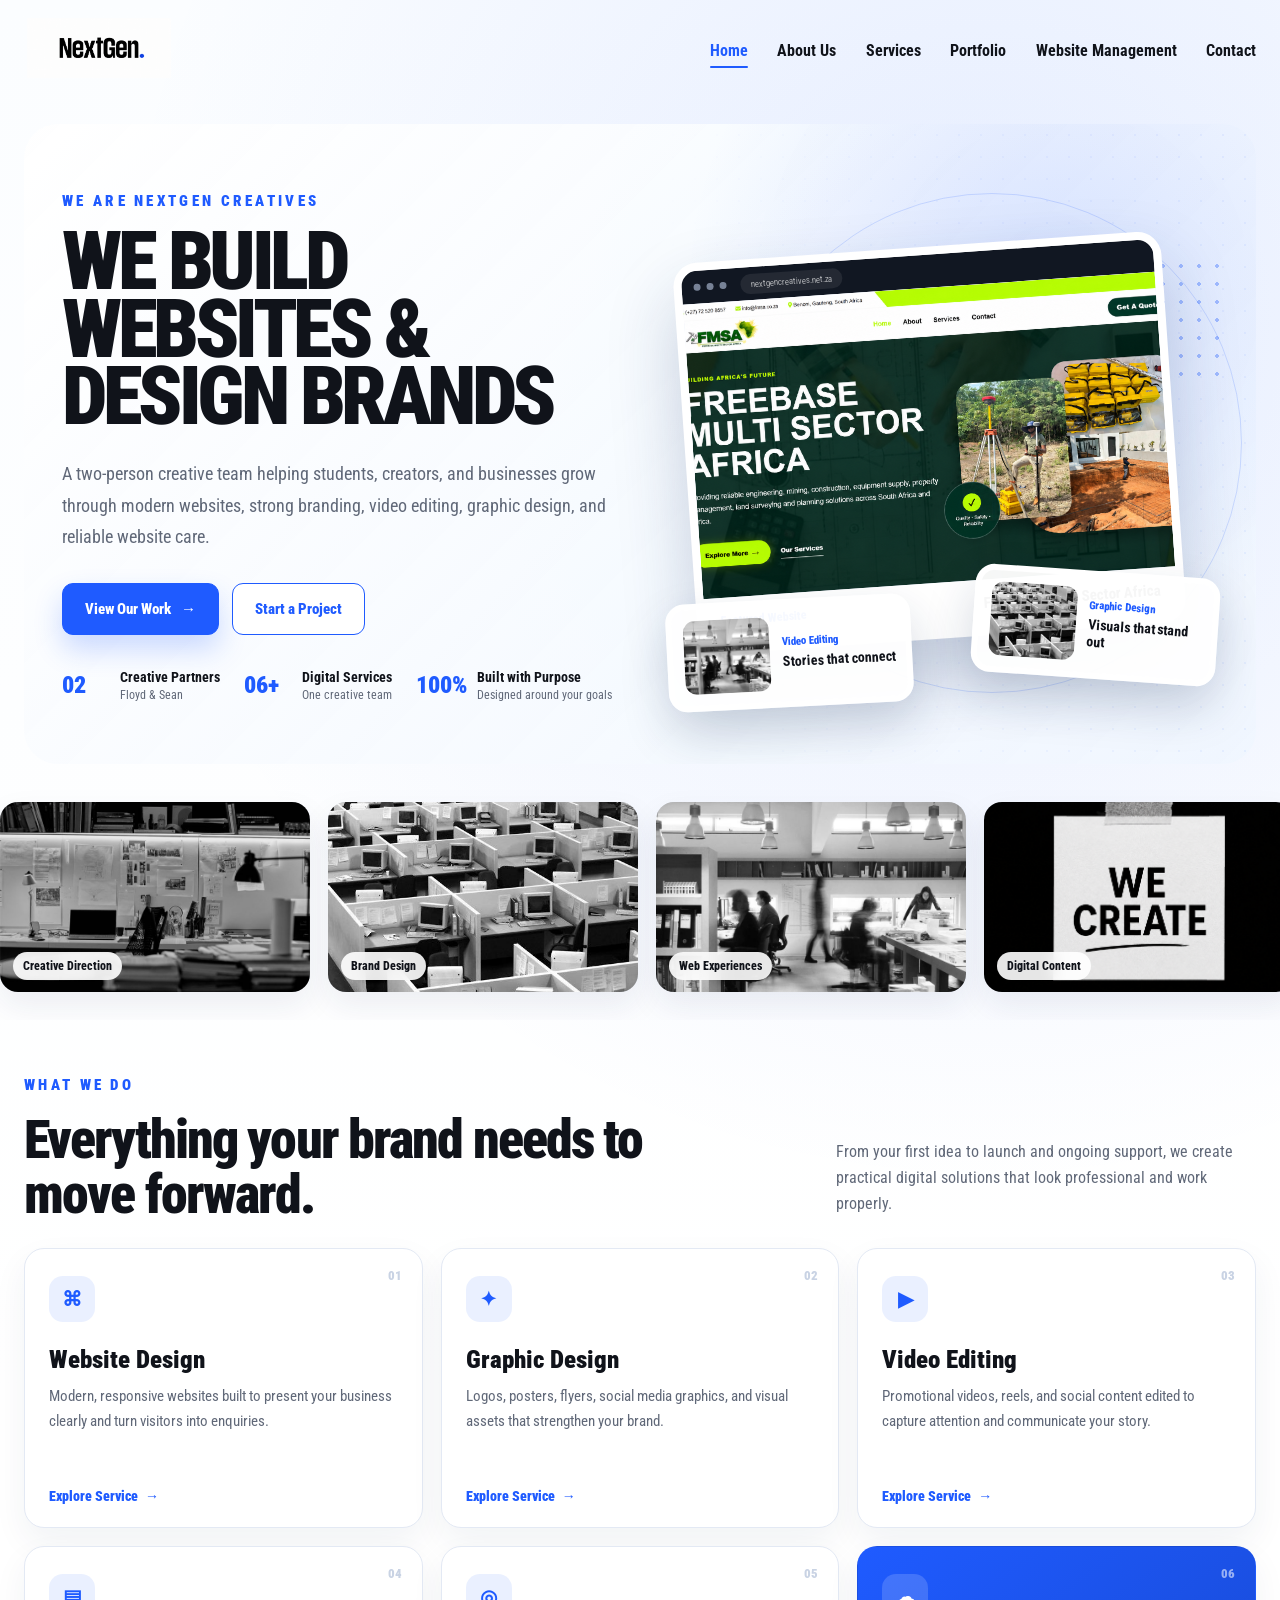
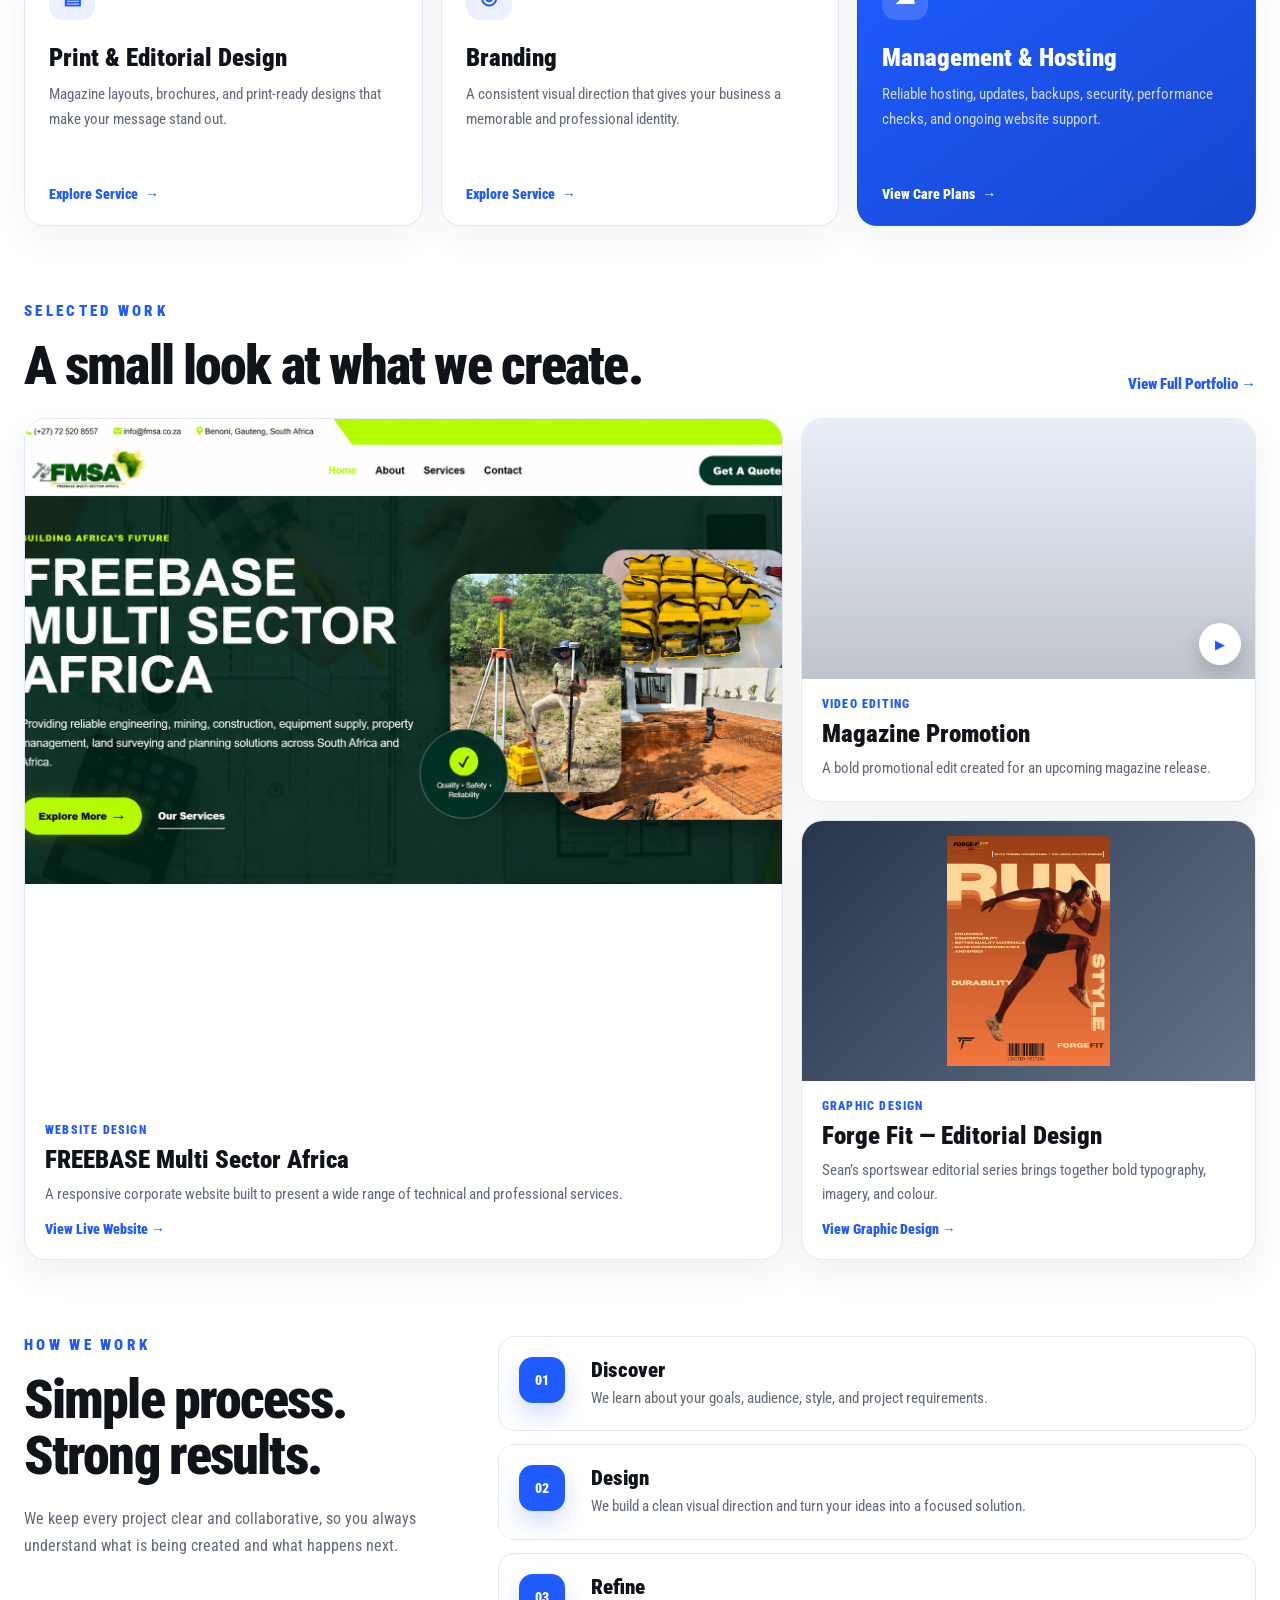
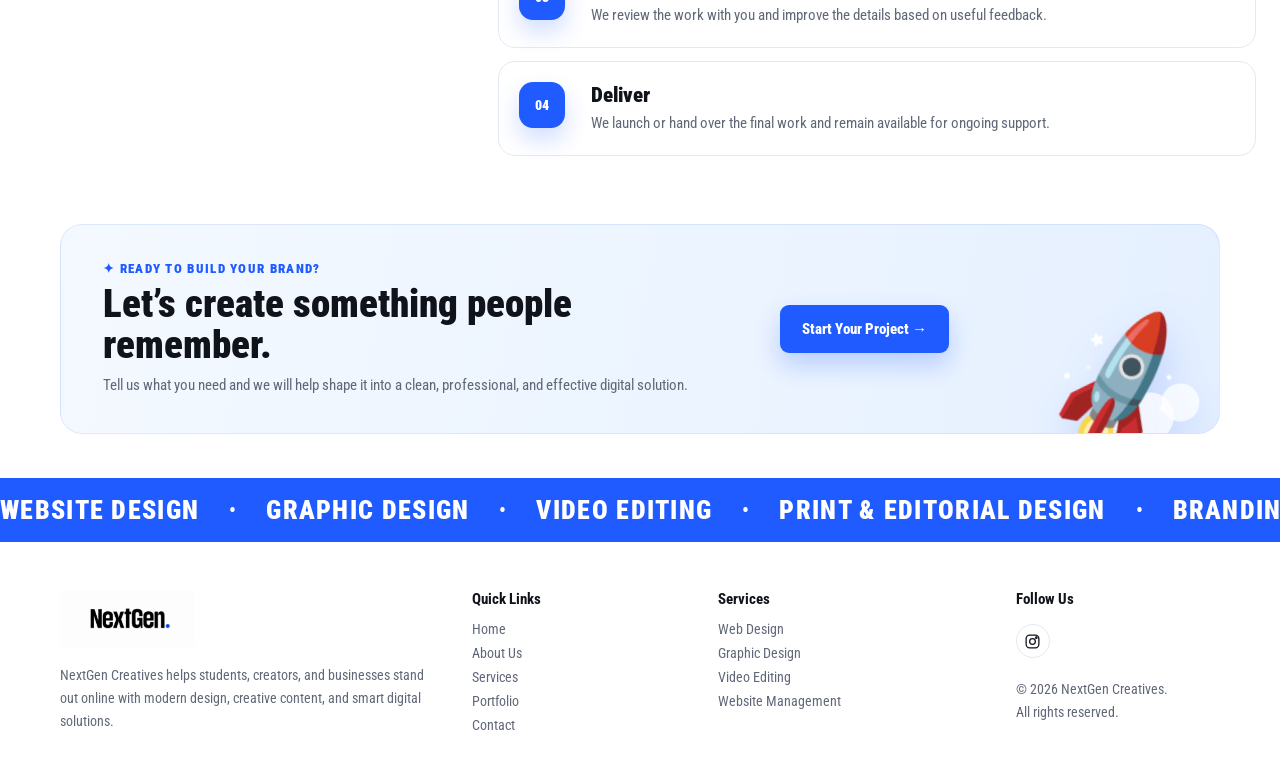
==== commit 8750d7bc: "Replace CV services with graphic design work and add founder portfolio links" ====
--- a/index.html
+++ b/index.html
@@ -1,14 +1,14 @@
 ﻿<!DOCTYPE html>
 <html lang="en">
 <head>
-    <title>NextGen Creatives | Websites, Branding, Video Editing &amp; CV Design</title>
+    <title>NextGen Creatives | Websites, Branding, Video Editing &amp; Graphic Design</title>
     <link rel="stylesheet" href="Style.css">
     <link rel="icon" type="image/png" href="Assets/Gen.png">
     <link rel="apple-touch-icon" href="Assets/Gen.png">
 
     <meta charset="UTF-8">
     <meta name="viewport" content="width=device-width, initial-scale=1.0">
-    <meta name="description" content="NextGen Creatives builds modern websites, designs brands, edits videos, creates professional CVs, and provides website hosting and management.">
+    <meta name="description" content="NextGen Creatives builds modern websites, designs brands, edits videos, creates graphic designs, and provides website hosting and management.">
 
     <link rel="preconnect" href="https://fonts.googleapis.com">
     <link rel="preconnect" href="https://fonts.gstatic.com" crossorigin>
@@ -54,7 +54,7 @@
 
             <p class="home-lead">
                 A two-person creative team helping students, creators, and businesses grow through
-                modern websites, strong branding, video editing, professional CVs, and reliable website care.
+                modern websites, strong branding, video editing, graphic design, and reliable website care.
             </p>
 
             <div class="home-actions">
@@ -159,8 +159,8 @@
             <article class="home-service-card">
                 <span class="home-service-number">04</span>
                 <div class="home-service-icon">▤</div>
-                <h3>CV Creation</h3>
-                <p>Clean, professional CVs that present your experience, strengths, and skills with confidence.</p>
+                <h3>Print &amp; Editorial Design</h3>
+                <p>Magazine layouts, brochures, and print-ready designs that make your message stand out.</p>
                 <a href="Services.html">Explore Service <span>→</span></a>
             </article>
 
@@ -219,13 +219,14 @@
             </article>
 
             <article class="home-work-card">
-                <div class="home-work-media home-cv-media">
-                    <img src="PORTFOLIO/CV_page.jpg" alt="Professional CV design">
+                <div class="home-work-media home-graphic-media">
+                    <img src="PORTFOLIO/graphic-design/forge-fit-cover.jpg" alt="Forge Fit sportswear cover design">
                 </div>
                 <div class="home-work-copy">
-                    <span>CV Creation</span>
-                    <h3>Professional CV Design</h3>
-                    <p>A clean, structured CV that presents skills and experience clearly.</p>
+                    <span>Graphic Design</span>
+                    <h3>Forge Fit — Editorial Design</h3>
+                    <p>Sean’s sportswear editorial series brings together bold typography, imagery, and colour.</p>
+                    <a href="Portfolio.html#graphic-design" class="home-text-link">View Graphic Design <b>→</b></a>
                 </div>
             </article>
         </div>
@@ -261,13 +262,13 @@
             <span>WEBSITE DESIGN</span><b>•</b>
             <span>GRAPHIC DESIGN</span><b>•</b>
             <span>VIDEO EDITING</span><b>•</b>
-            <span>CV CREATION</span><b>•</b>
+            <span>PRINT &amp; EDITORIAL DESIGN</span><b>•</b>
             <span>BRANDING</span><b>•</b>
             <span>WEBSITE HOSTING</span><b>•</b>
             <span>WEBSITE DESIGN</span><b>•</b>
             <span>GRAPHIC DESIGN</span><b>•</b>
             <span>VIDEO EDITING</span><b>•</b>
-            <span>CV CREATION</span><b>•</b>
+            <span>PRINT &amp; EDITORIAL DESIGN</span><b>•</b>
             <span>BRANDING</span><b>•</b>
             <span>WEBSITE HOSTING</span><b>•</b>
         </div>
@@ -294,7 +295,7 @@
         <a href="Services.html">Web Design</a>
         <a href="Services.html">Graphic Design</a>
         <a href="Services.html">Video Editing</a>
-        <a href="Services.html">CV Creation</a>
+
         <a href="Website Management.html">Website Management</a>
     </div>
 
--- a/Style.css
+++ b/Style.css
@@ -976,20 +976,6 @@
     margin-bottom: 8px;
 }
 
-.cv-holder {
-    display: flex;
-    justify-content: center;
-}
-
-.cv-a4 {
-    width: auto !important;
-    height: 700px !important;
-    aspect-ratio: 1 / 1.414;
-    object-fit: contain !important;
-    box-shadow: 0 20px 45px rgba(0,0,0,0.12);
-    background: white;
-}
-
 .contact-grid {
     display: grid;
     grid-template-columns: 1fr 1fr;
@@ -1570,13 +1556,6 @@
         height: auto;
         aspect-ratio: 16 / 9;
         object-fit: cover;
-    }
-
-    .cv-a4 {
-        width: 90% !important;
-        height: auto !important;
-        aspect-ratio: 1 / 1.414;
-        object-fit: contain !important;
     }
 
     .contact-panel,
@@ -2384,19 +2363,6 @@
     box-shadow: 0 8px 20px rgba(0,0,0,0.18);
 }
 
-.portfolio-page .cv-visual {
-    padding: 15px 26px;
-    background: linear-gradient(135deg, #27354d, #65738a);
-}
-
-.portfolio-page .cv-visual img {
-    width: 100%;
-    height: 100%;
-    object-fit: contain;
-    border-radius: 5px;
-    box-shadow: 0 12px 26px rgba(0,0,0,0.18);
-}
-
 .portfolio-page .website-visual {
     background:
         radial-gradient(circle at 75% 80%, rgba(38, 112, 255, 0.24), transparent 30%),
@@ -2690,6 +2656,203 @@
     transform: rotate(-8deg);
 }
 
+
+/* Tour Bus portfolio preview */
+.portfolio-page .tour-bus-visual {
+    position: relative;
+    isolation: isolate;
+    color: white;
+    background:
+        radial-gradient(circle at 82% 22%, rgba(255, 191, 71, 0.32), transparent 24%),
+        linear-gradient(135deg, #0a2234 0%, #123f55 46%, #d8872e 100%);
+}
+
+.portfolio-page .tour-bus-visual::before {
+    content: "";
+    position: absolute;
+    inset: auto -8% -32% 35%;
+    height: 72%;
+    z-index: -1;
+    border-radius: 55% 0 0 0;
+    background: linear-gradient(155deg, rgba(255,255,255,0.14), rgba(255,255,255,0.02));
+    transform: rotate(-5deg);
+}
+
+.portfolio-page .tour-browser-bar {
+    height: 30px;
+    display: flex;
+    align-items: center;
+    gap: 9px;
+    padding: 0 12px;
+    border-bottom: 1px solid rgba(255,255,255,0.12);
+    background: rgba(5, 24, 36, 0.38);
+    backdrop-filter: blur(8px);
+}
+
+.portfolio-page .tour-browser-dots {
+    display: flex;
+    gap: 4px;
+}
+
+.portfolio-page .tour-browser-dots i {
+    width: 6px;
+    height: 6px;
+    border-radius: 50%;
+    background: rgba(255,255,255,0.62);
+}
+
+.portfolio-page .tour-browser-bar small {
+    flex: 1;
+    font-size: 9px;
+    font-weight: 800;
+    letter-spacing: 0.08em;
+    text-transform: uppercase;
+}
+
+.portfolio-page .tour-browser-bar b {
+    font-size: 12px;
+}
+
+.portfolio-page .tour-preview-copy {
+    width: 62%;
+    padding: 25px 0 0 22px;
+    position: relative;
+    z-index: 3;
+}
+
+.portfolio-page .tour-preview-copy > span {
+    display: block;
+    margin-bottom: 7px;
+    color: #ffd486;
+    font-size: 8px;
+    font-weight: 900;
+    letter-spacing: 0.18em;
+}
+
+.portfolio-page .tour-preview-copy h4 {
+    margin: 0;
+    color: white;
+    font-size: 27px;
+    line-height: 0.98;
+    font-weight: 900;
+}
+
+.portfolio-page .tour-preview-copy p {
+    margin: 9px 0 12px;
+    color: rgba(255,255,255,0.76);
+    font-size: 9px;
+    line-height: 1.3;
+}
+
+.portfolio-page .tour-preview-copy strong {
+    display: inline-block;
+    padding: 7px 9px;
+    border-radius: 6px;
+    background: #f2a640;
+    color: #10293a;
+    font-size: 8px;
+    font-weight: 900;
+}
+
+.portfolio-page .tour-route {
+    width: 112px;
+    height: 80px;
+    position: absolute;
+    right: 11px;
+    top: 44px;
+    z-index: 2;
+    opacity: 0.8;
+}
+
+.portfolio-page .tour-route span {
+    width: 90px;
+    height: 44px;
+    position: absolute;
+    left: 8px;
+    top: 15px;
+    border-top: 2px dashed rgba(255,255,255,0.68);
+    border-radius: 50%;
+    transform: rotate(-13deg);
+}
+
+.portfolio-page .route-dot {
+    width: 7px;
+    height: 7px;
+    position: absolute;
+    z-index: 2;
+    border: 2px solid white;
+    border-radius: 50%;
+    background: #f2a640;
+    box-shadow: 0 0 0 3px rgba(242,166,64,0.16);
+}
+
+.portfolio-page .route-dot-one { left: 6px; top: 24px; }
+.portfolio-page .route-dot-two { left: 48px; top: 9px; }
+.portfolio-page .route-dot-three { right: 8px; top: 31px; }
+
+.portfolio-page .tour-bus-shape {
+    width: 135px;
+    height: 68px;
+    position: absolute;
+    right: 19px;
+    bottom: 18px;
+    z-index: 3;
+    filter: drop-shadow(0 13px 11px rgba(4, 18, 27, 0.28));
+}
+
+.portfolio-page .tour-bus-body {
+    width: 100%;
+    height: 43px;
+    position: absolute;
+    left: 0;
+    bottom: 10px;
+    border-radius: 12px 18px 7px 7px;
+    background: linear-gradient(180deg, #f4ad48, #dd842b);
+}
+
+.portfolio-page .tour-bus-body::after {
+    content: "TOURS";
+    position: absolute;
+    right: 12px;
+    bottom: 8px;
+    color: #163247;
+    font-size: 8px;
+    font-weight: 900;
+    letter-spacing: 0.14em;
+}
+
+.portfolio-page .tour-bus-windows {
+    width: 112px;
+    height: 22px;
+    display: grid;
+    grid-template-columns: repeat(4, 1fr);
+    gap: 3px;
+    position: absolute;
+    left: 8px;
+    top: 5px;
+    z-index: 2;
+}
+
+.portfolio-page .tour-bus-windows i {
+    border-radius: 4px 4px 2px 2px;
+    background: linear-gradient(180deg, #dff5ff, #7db0c7);
+    box-shadow: inset 0 0 0 1px rgba(255,255,255,0.34);
+}
+
+.portfolio-page .tour-wheel {
+    width: 18px;
+    height: 18px;
+    position: absolute;
+    bottom: 1px;
+    z-index: 4;
+    border: 4px solid #18232b;
+    border-radius: 50%;
+    background: #9eb0bb;
+}
+
+.portfolio-page .wheel-one { left: 20px; }
+.portfolio-page .wheel-two { right: 18px; }
+
 .portfolio-page .project-card-body {
     display: flex;
     flex: 1;
@@ -2712,7 +2875,6 @@
 }
 
 .portfolio-page .tag-video { background: #6b52e8; }
-.portfolio-page .tag-cv { background: #3268f5; }
 .portfolio-page .tag-web { background: #31b95f; }
 .portfolio-page .tag-brand { background: #8a50dc; }
 .portfolio-page .tag-graphic { background: #f3a21a; }
@@ -3443,7 +3605,7 @@
 .services-page .tag-web { background: #3268f5; }
 .services-page .tag-brand { background: #f3a21a; }
 .services-page .tag-video { background: #31b95f; }
-.services-page .tag-cv { background: #6b52e8; }
+.services-page .tag-print { background: #6b52e8; }
 .services-page .tag-graphic { background: #f39c12; }
 .services-page .tag-management { background: #10b5be; }
 .services-page .tag-hosting { background: #1a8e74; }
@@ -6837,8 +6999,8 @@
     font-size: 13px;
     box-shadow: 0 9px 20px rgba(0,0,0,0.18);
 }
-.home-page .home-cv-media { padding: 15px 28px; background: linear-gradient(135deg, #27354d, #65738a); }
-.home-page .home-cv-media img { object-fit: contain; }
+.home-page .home-graphic-media { padding: 15px 28px; background: linear-gradient(135deg, #27354d, #65738a); }
+.home-page .home-graphic-media img { object-fit: contain; }
 .home-page .home-work-copy { padding: 18px 20px 21px; }
 .home-page .home-work-copy > span { display: block; margin-bottom: 8px; color: var(--home-blue); font-size: 12px; font-weight: 900; text-transform: uppercase; letter-spacing: 0.1em; }
 .home-page .home-work-copy h3 { margin: 0 0 8px; font-size: 25px; font-weight: 900; }
@@ -7972,3 +8134,26 @@
         font-size: 31px;
     }
 }
+
+
+/* Graphic design portfolio and personal portfolio links */
+.portfolio-page .graphic-design-intro { max-width: 760px; margin: 0 auto 24px; color: var(--portfolio-muted); text-align: center; line-height: 1.65; scroll-margin-top: 110px; }
+.portfolio-page .graphic-visual { display: block; padding: 12px; background: #f2f4f8; }
+.portfolio-page .graphic-visual img { display: block; width: 100%; height: 100%; object-fit: contain; }
+.portfolio-page .graphic-logo-dark { background: #050505; }
+.portfolio-page .graphic-logo-white { background: white; }
+.portfolio-page .graphic-logo-white img { transform: scale(2); }
+.portfolio-page .tag-graphic { color: #28200a; background: #ffe3a0; }
+.services-page .print-service-media { background: #f8ede6; }
+.services-page .print-service-media img { object-fit: contain; }
+.about-page .team-portfolio-intro { max-width: 760px; margin: 0 0 26px; color: var(--about-muted); line-height: 1.65; }
+.about-page .team-portfolio-link { display: inline-flex; align-items: center; gap: 8px; margin: 4px 0 16px; color: #2255df; font-size: 15px; font-weight: 800; text-decoration: underline; text-underline-offset: 4px; }
+.team-portfolio-link:focus-visible, .graphic-visual:focus-visible { outline: 3px solid #2255df; outline-offset: 4px; }
+@media (max-width: 600px) {
+    .portfolio-page .portfolio-filters { display: grid; grid-template-columns: repeat(2, minmax(0, 1fr)); gap: 10px; overflow: visible; }
+    .portfolio-page .portfolio-filter { min-width: 0; width: 100%; padding: 12px 8px; }
+    .portfolio-page .portfolio-grid { grid-template-columns: 1fr; }
+    .portfolio-page .project-card:nth-child(3) { margin-top: 0; }
+    .portfolio-page .project-card:not(:first-child) .graphic-visual { height: 300px; }
+    .about-page .team-portfolio-link { font-size: 13px; }
+}
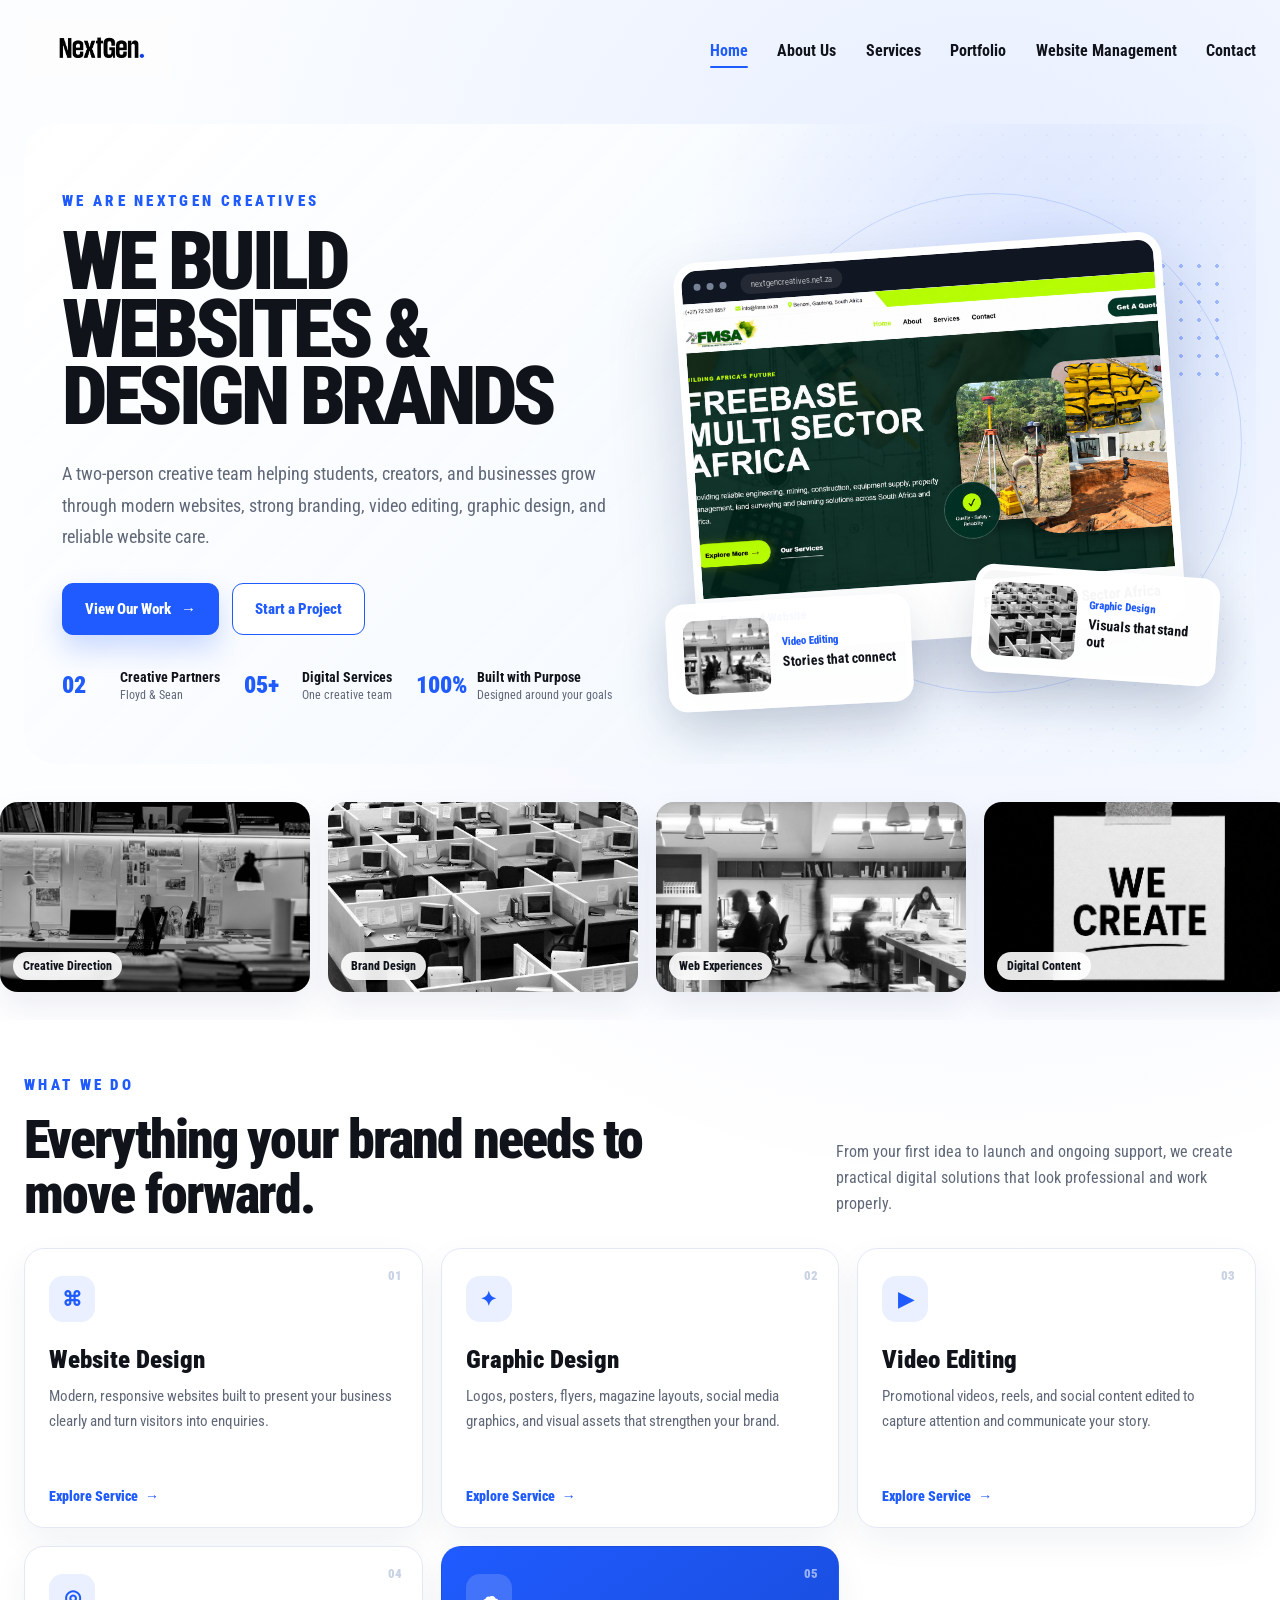
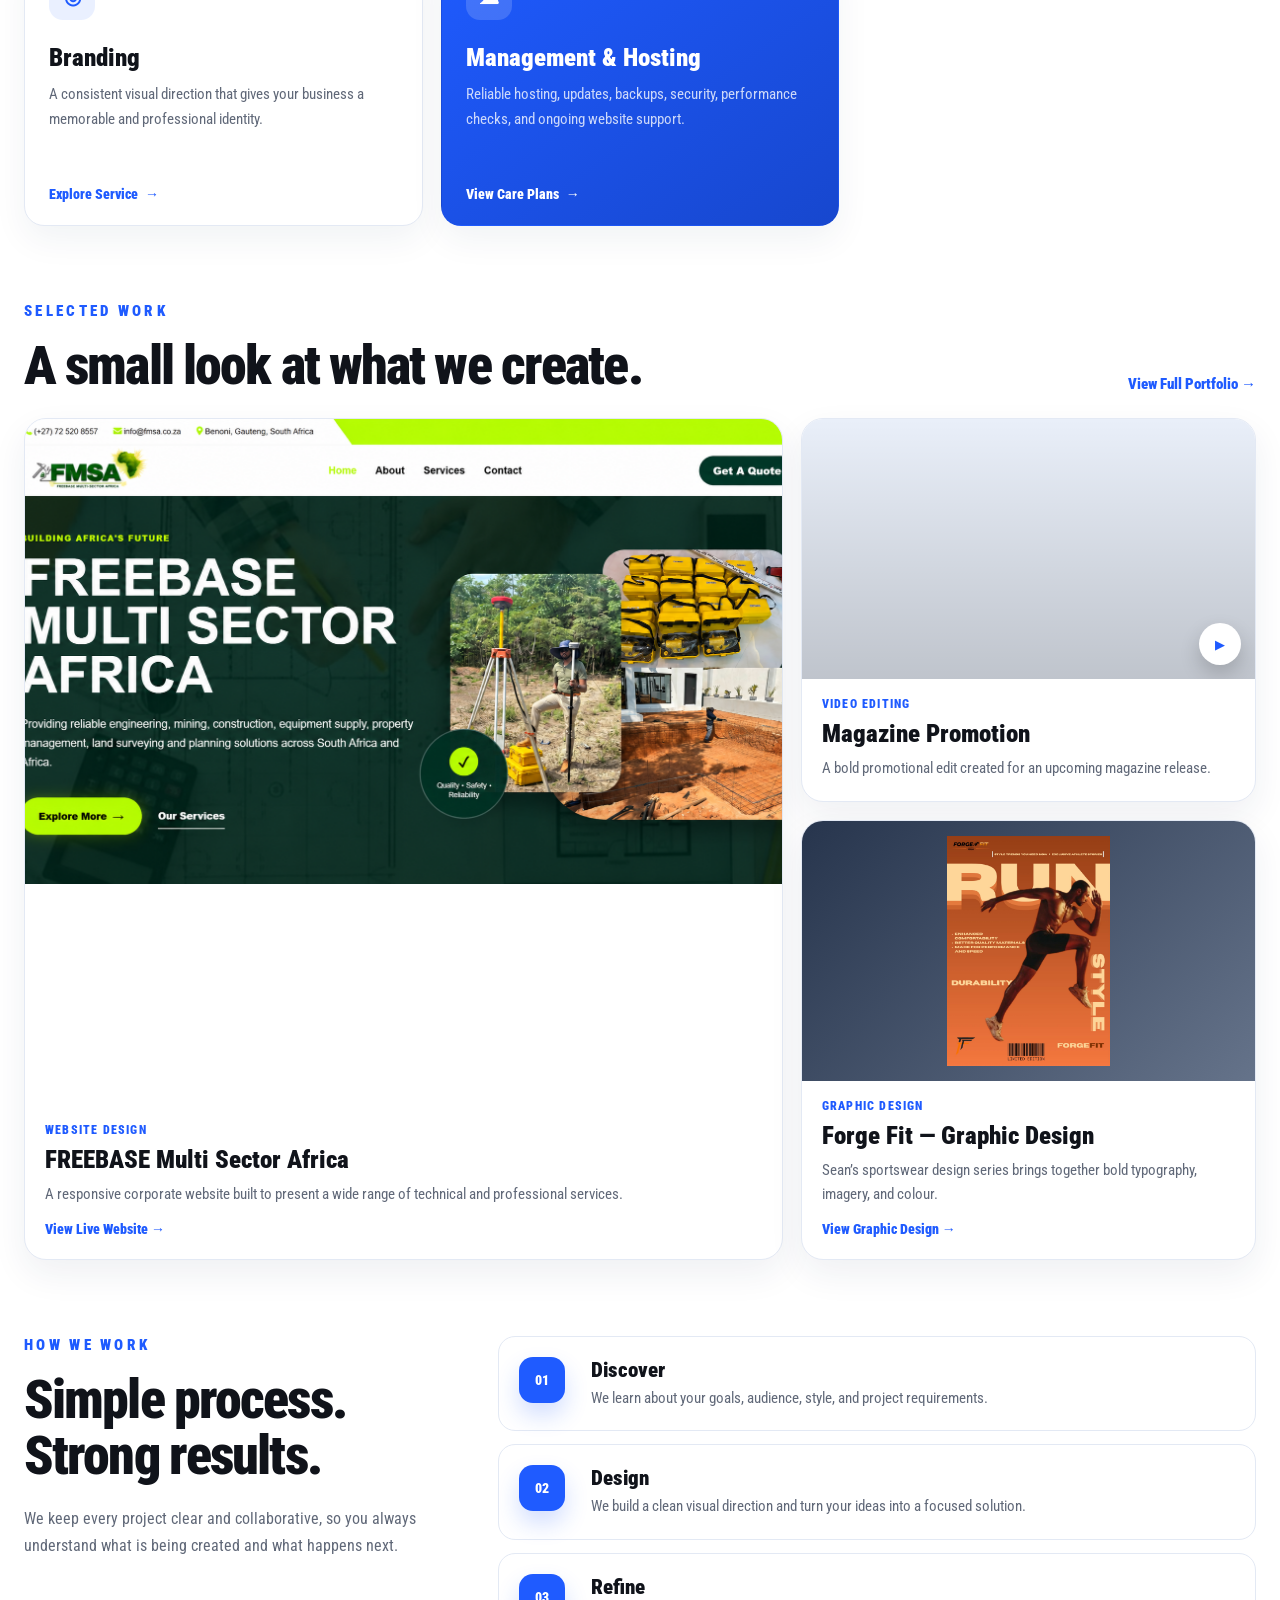
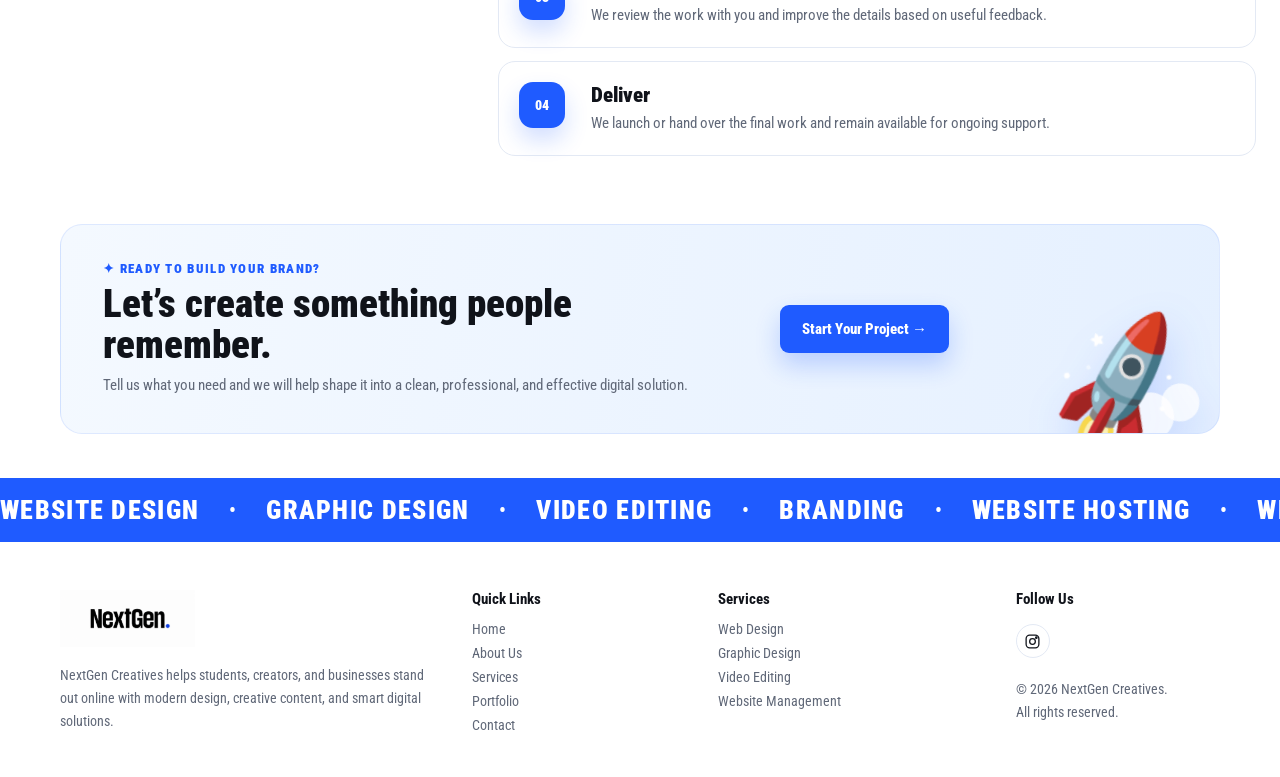
==== commit 0adf3060: "Remove separate print and editorial service; keep work under graphic design" ====
--- a/index.html
+++ b/index.html
@@ -68,7 +68,7 @@
                     <div><strong>Creative Partners</strong><small>Floyd &amp; Sean</small></div>
                 </article>
                 <article>
-                    <span>06+</span>
+                    <span>05+</span>
                     <div><strong>Digital Services</strong><small>One creative team</small></div>
                 </article>
                 <article>
@@ -144,7 +144,7 @@
                 <span class="home-service-number">02</span>
                 <div class="home-service-icon">✦</div>
                 <h3>Graphic Design</h3>
-                <p>Logos, posters, flyers, social media graphics, and visual assets that strengthen your brand.</p>
+                <p>Logos, posters, flyers, magazine layouts, social media graphics, and visual assets that strengthen your brand.</p>
                 <a href="Services.html">Explore Service <span>→</span></a>
             </article>
 
@@ -158,14 +158,6 @@
 
             <article class="home-service-card">
                 <span class="home-service-number">04</span>
-                <div class="home-service-icon">▤</div>
-                <h3>Print &amp; Editorial Design</h3>
-                <p>Magazine layouts, brochures, and print-ready designs that make your message stand out.</p>
-                <a href="Services.html">Explore Service <span>→</span></a>
-            </article>
-
-            <article class="home-service-card">
-                <span class="home-service-number">05</span>
                 <div class="home-service-icon">◎</div>
                 <h3>Branding</h3>
                 <p>A consistent visual direction that gives your business a memorable and professional identity.</p>
@@ -173,7 +165,7 @@
             </article>
 
             <article class="home-service-card home-service-featured">
-                <span class="home-service-number">06</span>
+                <span class="home-service-number">05</span>
                 <div class="home-service-icon">☁</div>
                 <h3>Management &amp; Hosting</h3>
                 <p>Reliable hosting, updates, backups, security, performance checks, and ongoing website support.</p>
@@ -224,8 +216,8 @@
                 </div>
                 <div class="home-work-copy">
                     <span>Graphic Design</span>
-                    <h3>Forge Fit — Editorial Design</h3>
-                    <p>Sean’s sportswear editorial series brings together bold typography, imagery, and colour.</p>
+                    <h3>Forge Fit — Graphic Design</h3>
+                    <p>Sean’s sportswear design series brings together bold typography, imagery, and colour.</p>
                     <a href="Portfolio.html#graphic-design" class="home-text-link">View Graphic Design <b>→</b></a>
                 </div>
             </article>
@@ -262,13 +254,13 @@
             <span>WEBSITE DESIGN</span><b>•</b>
             <span>GRAPHIC DESIGN</span><b>•</b>
             <span>VIDEO EDITING</span><b>•</b>
-            <span>PRINT &amp; EDITORIAL DESIGN</span><b>•</b>
+
             <span>BRANDING</span><b>•</b>
             <span>WEBSITE HOSTING</span><b>•</b>
             <span>WEBSITE DESIGN</span><b>•</b>
             <span>GRAPHIC DESIGN</span><b>•</b>
             <span>VIDEO EDITING</span><b>•</b>
-            <span>PRINT &amp; EDITORIAL DESIGN</span><b>•</b>
+
             <span>BRANDING</span><b>•</b>
             <span>WEBSITE HOSTING</span><b>•</b>
         </div>
--- a/Style.css
+++ b/Style.css
@@ -3605,7 +3605,6 @@
 .services-page .tag-web { background: #3268f5; }
 .services-page .tag-brand { background: #f3a21a; }
 .services-page .tag-video { background: #31b95f; }
-.services-page .tag-print { background: #6b52e8; }
 .services-page .tag-graphic { background: #f39c12; }
 .services-page .tag-management { background: #10b5be; }
 .services-page .tag-hosting { background: #1a8e74; }
@@ -8144,8 +8143,6 @@
 .portfolio-page .graphic-logo-white { background: white; }
 .portfolio-page .graphic-logo-white img { transform: scale(2); }
 .portfolio-page .tag-graphic { color: #28200a; background: #ffe3a0; }
-.services-page .print-service-media { background: #f8ede6; }
-.services-page .print-service-media img { object-fit: contain; }
 .about-page .team-portfolio-intro { max-width: 760px; margin: 0 0 26px; color: var(--about-muted); line-height: 1.65; }
 .about-page .team-portfolio-link { display: inline-flex; align-items: center; gap: 8px; margin: 4px 0 16px; color: #2255df; font-size: 15px; font-weight: 800; text-decoration: underline; text-underline-offset: 4px; }
 .team-portfolio-link:focus-visible, .graphic-visual:focus-visible { outline: 3px solid #2255df; outline-offset: 4px; }
